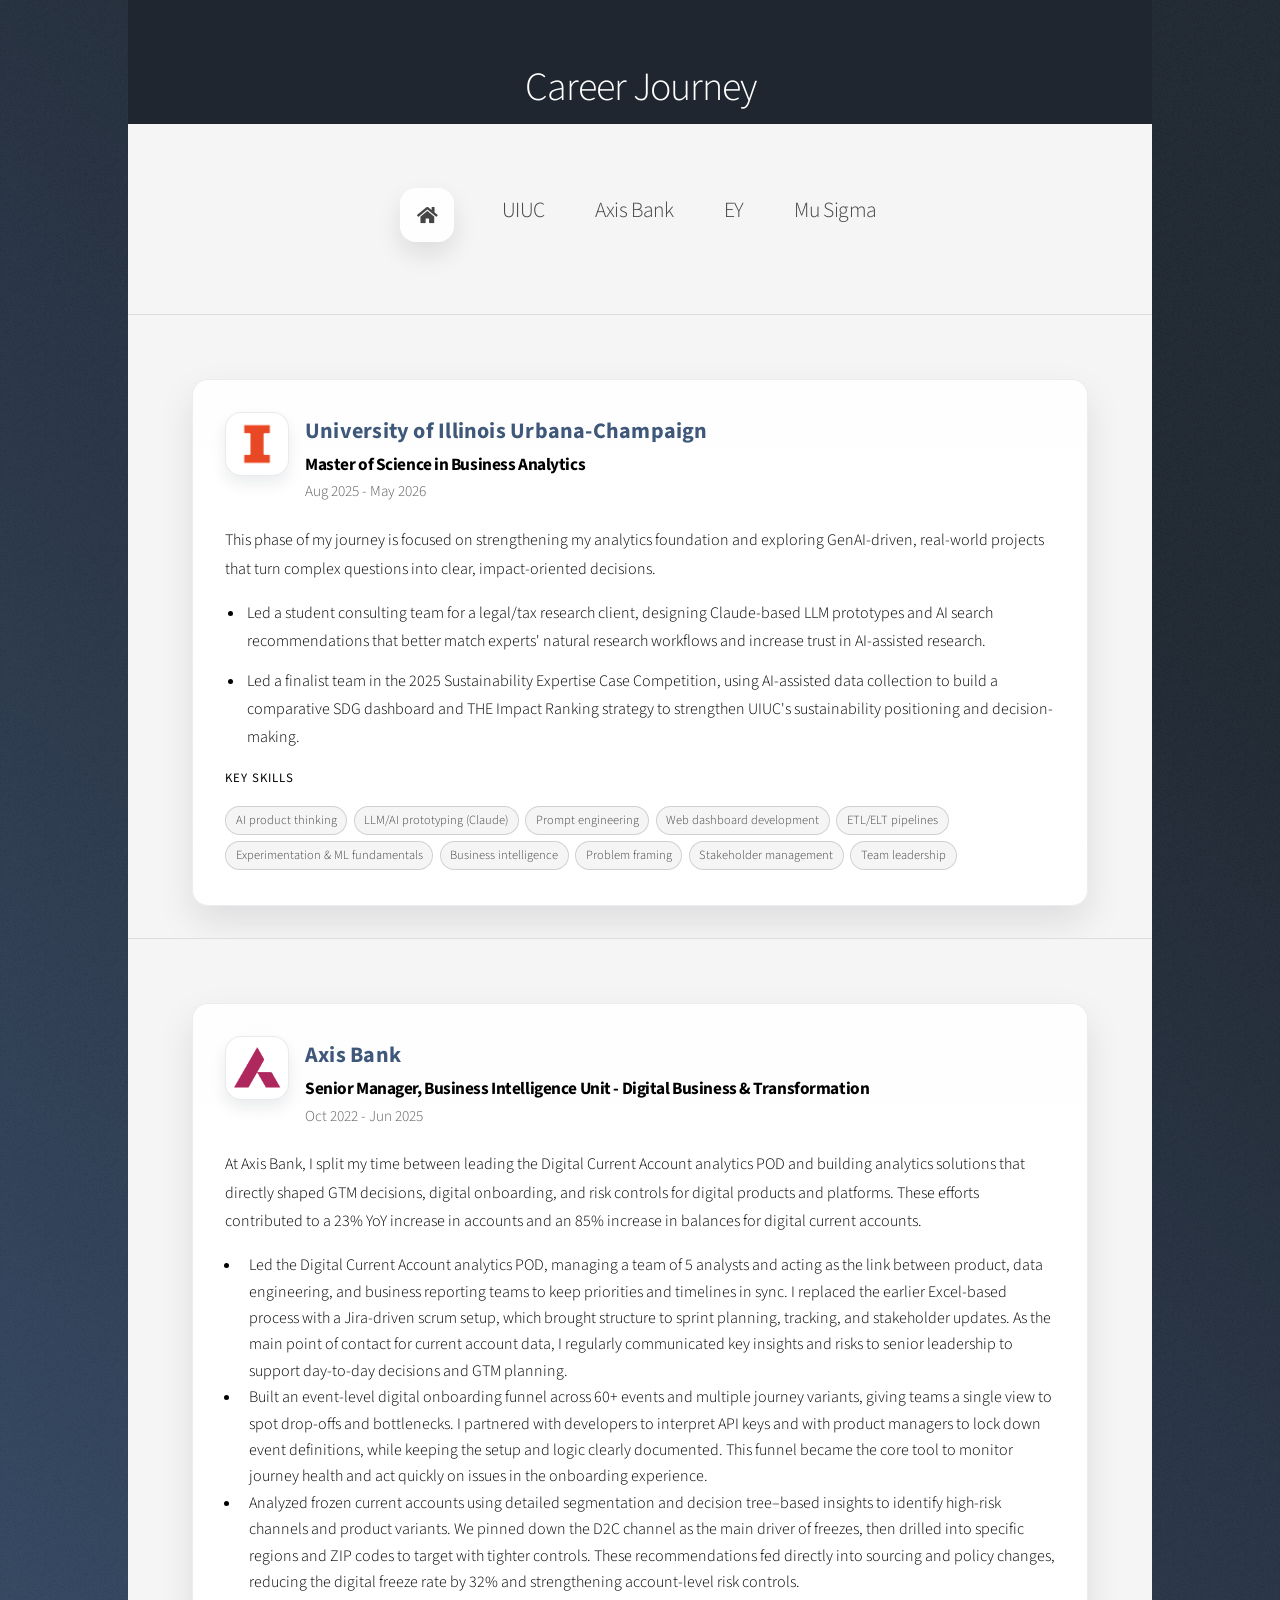
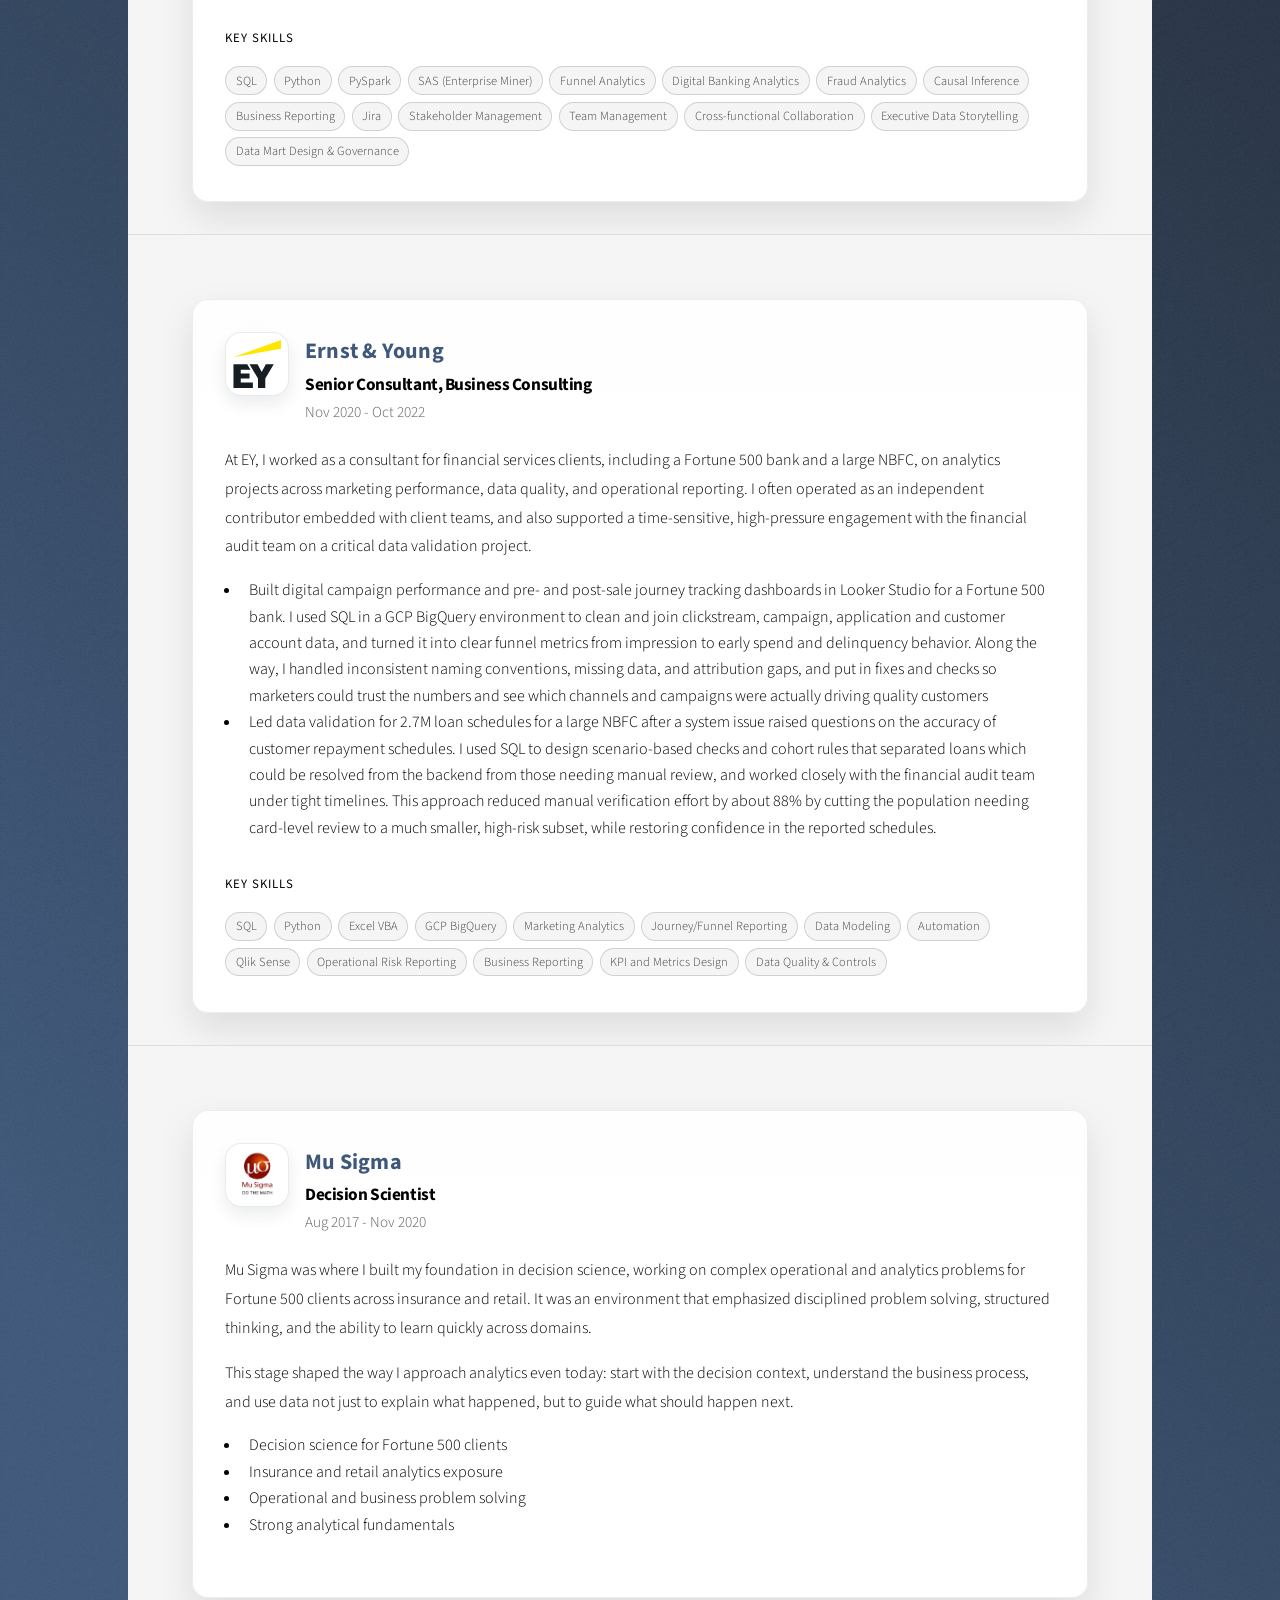
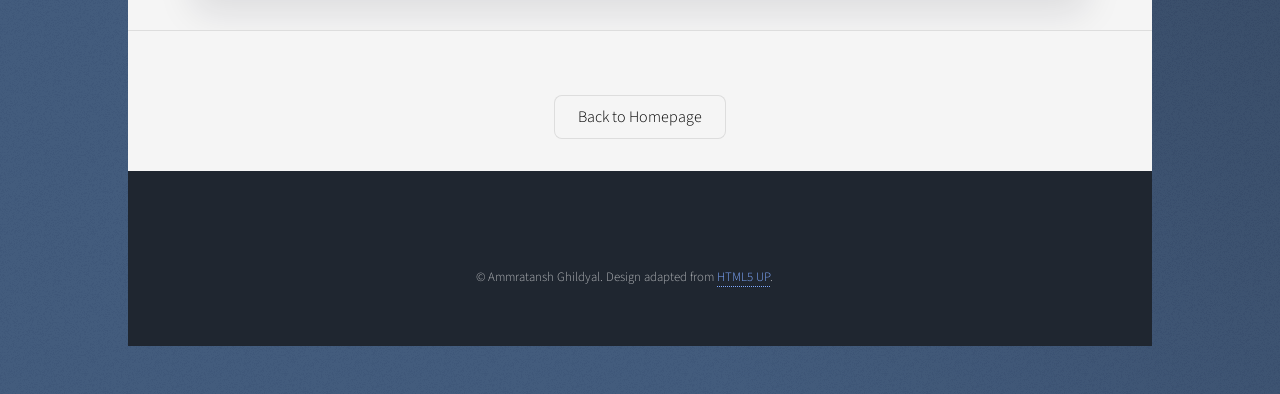
==== career-details.html @ f943766b "Remove extra EY paragraph" ====
<!DOCTYPE HTML>
<!--
	Stellar by HTML5 UP
	html5up.net | @ajlkn
	Free for personal and commercial use under the CCA 3.0 license (html5up.net/license)
-->
<html>
	<head>
		<!-- Google tag (gtag.js) -->
		<script async src="https://www.googletagmanager.com/gtag/js?id=G-5G189T6WT8"></script>
		<script>
		  window.dataLayer = window.dataLayer || [];
		  function gtag(){dataLayer.push(arguments);}
		  gtag('js', new Date());

		  gtag('config', 'G-5G189T6WT8');
		</script>
		<title>Career Journey Details - Ammratansh Ghildyal</title>
		<meta charset="utf-8" />
		<meta name="viewport" content="width=device-width, initial-scale=1, user-scalable=no" />
		<link rel="stylesheet" href="assets/css/main.css" />
		<noscript><link rel="stylesheet" href="assets/css/noscript.css" /></noscript>
		<style>
			.career-detail-nav {
				display: flex;
				justify-content: center;
				flex-wrap: wrap;
				gap: 2.75rem;
				margin: 0 auto 2.5rem auto;
				padding: 0;
				list-style: none;
			}
			.career-detail-nav li {
				padding-left: 0;
			}
			.career-detail-nav a {
				display: inline-flex;
				align-items: center;
				justify-content: center;
				padding: 0.35rem 0.2rem;
				color: rgba(17, 17, 17, 0.78);
				text-decoration: none;
				border: 0;
				font-size: 1.35rem;
				font-weight: 300;
				letter-spacing: -0.02em;
				transition: color 0.25s ease, transform 0.25s ease, background 0.25s ease, box-shadow 0.25s ease;
			}
			.career-detail-nav a:hover {
				color: #3f587a;
				transform: translateY(-0.1rem);
			}
			.career-detail-nav__home {
				width: 3.4rem;
				height: 3.4rem;
				padding: 0;
				border-radius: 1rem;
				background: rgba(255, 255, 255, 0.95);
				box-shadow: 0 0.75rem 1.5rem rgba(16, 24, 40, 0.10);
				color: #3f587a;
			}
			.career-detail-nav__home:hover {
				background: #ffffff;
				box-shadow: 0 1rem 1.9rem rgba(16, 24, 40, 0.14);
				color: #2f4460;
			}
			.career-detail-nav__home:before {
				font-size: 1.15rem;
				margin: 0;
			}
			.career-detail {
				scroll-margin-top: 2rem;
			}
			.career-detail-card {
				padding: 2rem 2rem 1.7rem 2rem;
				border-radius: 1rem;
				background: linear-gradient(180deg, rgba(255, 255, 255, 0.90), rgba(255, 255, 255, 0.98));
				border: 1px solid rgba(63, 88, 122, 0.10);
				box-shadow: 0 1rem 2.25rem rgba(16, 24, 40, 0.10);
				text-align: left;
			}
			.career-detail-header {
				display: flex;
				align-items: flex-start;
				gap: 1rem;
				margin-bottom: 1.25rem;
			}
					.career-detail-header > div {
									display: flex;
									flex-direction: column;
									gap: 0.18rem;
									justify-content: center;
								}
					.career-detail-org,
					.career-detail-role,
					.career-detail-meta {
									padding: 0 !important;
								}
			.career-detail-logo {
				width: 4rem;
				height: 4rem;
				border-radius: 1rem;
				background: #ffffff;
				border: 1px solid rgba(63, 88, 122, 0.12);
				box-shadow: 0 0.5rem 1rem rgba(16, 24, 40, 0.08);
				display: flex;
				align-items: center;
				justify-content: center;
				flex-shrink: 0;
				overflow: hidden;
			}
			.career-detail-logo img {
				max-width: 78%;
				max-height: 78%;
				width: auto;
				height: auto;
				object-fit: contain;
				display: block;
			}
			.career-detail-org {
				margin: 0 !important;
				font-size: 1.38rem;
				font-weight: 700;
				color: #3f587a;
				letter-spacing: 0.01em;
				line-height: 1.12;
			}
			.career-detail-role {
				margin: 0 0 0.1rem 0 !important;
				font-size: 1.08rem;
				font-weight: 700;
				line-height: 1.12;
			}
			.career-detail-meta {
				margin: 0 !important;
				font-size: 0.95rem;
				color: rgba(34, 34, 34, 0.72);
			}
			.career-detail-card p {
				margin: 0 0 1rem 0;
				line-height: 1.8;
			}
			.career-detail-list {
				margin: 0.2rem 0 1rem 0;
				padding-left: 1.25rem;
			}
			.career-detail-list li {
				padding-left: 0.15rem;
				margin-bottom: 0.7rem;
				line-height: 1.75;
			}
			        .key-skills-label {
            margin: 1.1rem 0 0.3rem 0;
            font-size: 0.8rem;
            text-transform: uppercase;
            letter-spacing: 0.08em;
            color: #888;
        }
        .key-skills-list {
            list-style: none;
            padding: 0;
            margin: 0 0 0.5rem 0;
            display: flex;
            flex-wrap: wrap;
            gap: 0.4rem;
        }
        .key-skills-list li {
            font-size: 0.78rem;
            padding: 0.2rem 0.6rem;
            border-radius: 999px;
            border: 1px solid rgba(0,0,0,0.15);
            background: rgba(0,0,0,0.04);
            color: #444;
        }
			@media screen and (max-width: 736px) {
				.career-detail-nav {
					gap: 1.25rem;
					margin-bottom: 2rem;
				}
				.career-detail-nav a {
					font-size: 1rem;
				}
				.career-detail-nav__home {
					width: 3rem;
					height: 3rem;
				}
				.career-detail-card {
					padding: 1.4rem 1.2rem 1.15rem 1.2rem;
				}
				.career-detail-header {
					gap: 0.85rem;
				}
				.career-detail-logo {
					width: 3.3rem;
					height: 3.3rem;
				}
				.career-detail-org {
					font-size: 1.18rem;
				}
				.career-detail-role {
					font-size: 1rem;
				}
			}
		</style>
	</head>
	<body class="is-preload">

		<!-- Wrapper -->
			<div id="wrapper">

				<!-- Header -->
					<header id="header">
						<h1>Career Journey</h1>
					</header>

				<!-- Main -->
					<div id="main">

						<section class="main special">
							<ul class="career-detail-nav">
								<li><a href="index.html" class="career-detail-nav__home icon solid fa-home"><span class="label">Home</span></a></li>
								<li><a href="#uiuc">UIUC</a></li>
								<li><a href="#axis-bank">Axis Bank</a></li>
								<li><a href="#ey">EY</a></li>
								<li><a href="#mu-sigma">Mu Sigma</a></li>
							</ul>
						</section>

						<section id="uiuc" class="main career-detail">
							<div class="career-detail-card">
								<div class="career-detail-header">
									<div class="career-detail-logo">
										<img src="images/logos/Illinois_UIUC.png" alt="University of Illinois Urbana-Champaign logo" />
									</div>
									<div>
										<p class="career-detail-org">University of Illinois Urbana-Champaign</p>
										<h2 class="career-detail-role">Master of Science in Business Analytics</h2>
										<p class="career-detail-meta">Aug 2025 - May 2026</p>
									</div>
								</div>
								<p>This phase of my journey is focused on strengthening my analytics foundation and exploring GenAI-driven, real-world projects that turn complex questions into clear, impact-oriented decisions.</p>
								<ul class="career-detail-list">
									<li>Led a student consulting team for a legal/tax research client, designing Claude-based LLM prototypes and AI search recommendations that better match experts' natural research workflows and increase trust in AI-assisted research.</li>
									<li>Led a finalist team in the 2025 Sustainability Expertise Case Competition, using AI-assisted data collection to build a comparative SDG dashboard and THE Impact Ranking strategy to strengthen UIUC's sustainability positioning and decision-making.</li>
								</ul>
								                                <p class="key-skills-label"><strong>Key skills</strong></p>
                                <ul class="key-skills-list">
                                    <li>AI product thinking</li>
                                    <li>LLM/AI prototyping (Claude)</li>
                                    <li>Prompt engineering</li>
                                    <li>Web dashboard development</li>
                                    <li>ETL/ELT pipelines</li>
                                    <li>Experimentation &amp; ML fundamentals</li>
                                    <li>Business intelligence</li>
                                    <li>Problem framing</li>
                                    <li>Stakeholder management</li>
                                    <li>Team leadership</li>
                                </ul>
							</div>
						</section>

						<section id="axis-bank" class="main career-detail">
							<div class="career-detail-card">
								<div class="career-detail-header">
									<div class="career-detail-logo">
										<img src="images/logos/axis_bank.png" alt="Axis Bank logo" />
									</div>
									<div>
										<p class="career-detail-org">Axis Bank</p>
										<h2 class="career-detail-role">Senior Manager, Business Intelligence Unit - Digital Business &amp; Transformation</h2>
										<p class="career-detail-meta">Oct 2022 - Jun 2025</p>
									</div>
								</div>
								<p>At Axis Bank, I split my time between leading the Digital Current Account analytics POD and building analytics solutions that directly shaped GTM decisions, digital onboarding, and risk controls for digital products and platforms. These efforts contributed to a 23% YoY increase in accounts and an 85% increase in balances for digital current accounts.</p>
								<ul class="career-detail-points">
									<li>Led the Digital Current Account analytics POD, managing a team of 5 analysts and acting as the link between product, data engineering, and business reporting teams to keep priorities and timelines in sync. I replaced the earlier Excel-based process with a Jira-driven scrum setup, which brought structure to sprint planning, tracking, and stakeholder updates. As the main point of contact for current account data, I regularly communicated key insights and risks to senior leadership to support day-to-day decisions and GTM planning. </li>
									<li>Built an event-level digital onboarding funnel across 60+ events and multiple journey variants, giving teams a single view to spot drop-offs and bottlenecks. I partnered with developers to interpret API keys and with product managers to lock down event definitions, while keeping the setup and logic clearly documented. This funnel became the core tool to monitor journey health and act quickly on issues in the onboarding experience.</li>
									<li>Analyzed frozen current accounts using detailed segmentation and decision tree–based insights to identify high-risk channels and product variants. We pinned down the D2C channel as the main driver of freezes, then drilled into specific regions and ZIP codes to target with tighter controls. These recommendations fed directly into sourcing and policy changes, reducing the digital freeze rate by 32% and strengthening account-level risk controls.</li>
								</ul>
								<p class="key-skills-label"><strong>Key Skills</strong></p>
								<ul class="key-skills-list">
									<li>SQL</li>
									<li>Python</li>
									<li>PySpark</li>
									<li>SAS (Enterprise Miner)</li>
									<li>Funnel Analytics</li>
									<li>Digital Banking Analytics</li>
									<li>Fraud Analytics</li>
									<li>Causal Inference</li>
									<li>Business Reporting</li>
									<li>Jira</li>
									<li>Stakeholder Management</li>
									<li>Team Management</li>
									<li>Cross-functional Collaboration</li>
									<li>Executive Data Storytelling</li>
									<li>Data Mart Design &amp; Governance</li>
								</ul>
							</div>
						</section>

						<section id="ey" class="main career-detail">
							<div class="career-detail-card">
								<div class="career-detail-header">
									<div class="career-detail-logo">
										<img src="images/logos/ey.svg" alt="Ernst and Young logo" />
									</div>
									<div>
										<p class="career-detail-org">Ernst &amp; Young</p>
										<h2 class="career-detail-role">Senior Consultant, Business Consulting</h2>
										<p class="career-detail-meta">Nov 2020 - Oct 2022</p>
									</div>
									                        </div>
									<p>At EY, I worked as a consultant for financial services clients, including a Fortune 500 bank and a large NBFC, on analytics projects across marketing performance, data quality, and operational reporting. I often operated as an independent contributor embedded with client teams, and also supported a time-sensitive, high-pressure engagement with the financial audit team on a critical data validation project.</p>
								<ul class="career-detail-points">
									<li>Built digital campaign performance and pre- and post-sale journey tracking dashboards in Looker Studio for a Fortune 500 bank. I used SQL in a GCP BigQuery environment to clean and join clickstream, campaign, application and customer account data, and turned it into clear funnel metrics from impression to early spend and delinquency behavior. Along the way, I handled inconsistent naming conventions, missing data, and attribution gaps, and put in fixes and checks so marketers could trust the numbers and see which channels and campaigns were actually driving quality customers</li>
									<li>Led data validation for 2.7M loan schedules for a large NBFC after a system issue raised questions on the accuracy of customer repayment schedules. I used SQL to design scenario-based checks and cohort rules that separated loans which could be resolved from the backend from those needing manual review, and worked closely with the financial audit team under tight timelines. This approach reduced manual verification effort by about 88% by cutting the population needing card-level review to a much smaller, high-risk subset, while restoring confidence in the reported schedules.</li>
								</ul>
								<p class="key-skills-label"><strong>Key Skills</strong></p>
								<ul class="key-skills-list">
									<li>SQL</li>
									<li>Python</li>
									<li>Excel VBA</li>
									<li>GCP BigQuery</li>
									<li>Marketing Analytics</li>
									<li>Journey/Funnel Reporting</li>
									<li>Data Modeling</li>
									<li>Automation</li>
									<li>Qlik Sense</li>
									<li>Operational Risk Reporting</li>
									<li>Business Reporting</li>
									<li>KPI and Metrics Design</li>
									<li>Data Quality &amp; Controls</li>
								</ul>
							</div>
						</section>

						<section id="mu-sigma" class="main career-detail">
							<div class="career-detail-card">
								<div class="career-detail-header">
									<div class="career-detail-logo">
										<img src="images/logos/mu-sigma.jpg" alt="Mu Sigma logo" />
									</div>
									<div>
										<p class="career-detail-org">Mu Sigma</p>
										<h2 class="career-detail-role">Decision Scientist</h2>
										<p class="career-detail-meta">Aug 2017 - Nov 2020</p>
									</div>
								</div>
								<p>Mu Sigma was where I built my foundation in decision science, working on complex operational and analytics problems for Fortune 500 clients across insurance and retail. It was an environment that emphasized disciplined problem solving, structured thinking, and the ability to learn quickly across domains.</p>
								<p>This stage shaped the way I approach analytics even today: start with the decision context, understand the business process, and use data not just to explain what happened, but to guide what should happen next.</p>
								<ul class="career-detail-points">
									<li>Decision science for Fortune 500 clients</li>
									<li>Insurance and retail analytics exposure</li>
									<li>Operational and business problem solving</li>
									<li>Strong analytical fundamentals</li>
								</ul>
							</div>
						</section>

						<section class="main special">
							<footer class="career-detail-actions">
								<a href="index.html#career" class="button">Back to Homepage</a>
							</footer>
						</section>

					</div>

				<!-- Footer -->
					<footer id="footer">
						<p class="copyright">&copy; Ammratansh Ghildyal. Design adapted from <a href="https://html5up.net">HTML5 UP</a>.</p>
					</footer>

			</div>

		<!-- Scripts -->
			<script src="assets/js/jquery.min.js"></script>
			<script src="assets/js/jquery.scrollex.min.js"></script>
			<script src="assets/js/jquery.scrolly.min.js"></script>
			<script src="assets/js/browser.min.js"></script>
			<script src="assets/js/breakpoints.min.js"></script>
			<script src="assets/js/util.js"></script>
			<script src="assets/js/main.js"></script>

	</body>
</html>
---- assets/css/main.css ----
@import url(fontawesome-all.min.css);
@import 'https://fonts.googleapis.com/css?family=Source+Sans+Pro:300,400';

/*
	Stellar by HTML5 UP
	html5up.net | @ajlkn
	Free for personal and commercial use under the CCA 3.0 license (html5up.net/license)
*/

html, body, div, span, applet, object,
iframe, h1, h2, h3, h4, h5, h6, p, blockquote,
pre, a, abbr, acronym, address, big, cite,
code, del, dfn, em, img, ins, kbd, q, s, samp,
small, strike, strong, sub, sup, tt, var, b,
u, i, center, dl, dt, dd, ol, ul, li, fieldset,
form, label, legend, table, caption, tbody,
tfoot, thead, tr, th, td, article, aside,
canvas, details, embed, figure, figcaption,
footer, header, hgroup, menu, nav, output, ruby,
section, summary, time, mark, audio, video {
	margin: 0;
	padding: 0;
	border: 0;
	font-size: 100%;
	font: inherit;
	vertical-align: baseline;}

article, aside, details, figcaption, figure,
footer, header, hgroup, menu, nav, section {
	display: block;}

body {
	line-height: 1;
}

ol, ul {
	list-style: none;
}

blockquote, q {
	quotes: none;
}

	blockquote:before, blockquote:after, q:before, q:after {
		content: '';
		content: none;
	}

table {
	border-collapse: collapse;
	border-spacing: 0;
}

body {
	-webkit-text-size-adjust: none;
}

mark {
	background-color: transparent;
	color: inherit;
}

input::-moz-focus-inner {
	border: 0;
	padding: 0;
}

input, select, textarea {
	-moz-appearance: none;
	-webkit-appearance: none;
	-ms-appearance: none;
	appearance: none;
}

:root {
	--bg: #1f2630;
	--bg-alt: #252d38;
}

/* Basic */

	@-ms-viewport {
		width: device-width;
	}

	body {
		-ms-overflow-style: scrollbar;
	}

	@media screen and (max-width: 480px) {

		html, body {
			min-width: 320px;
		}

	}

	html {
		box-sizing: border-box;
	}

	*, *:before, *:after {
		box-sizing: inherit;
	}

	body {
		background-color: #1f2630;
		background-image: url("images/overlay.png"), -moz-linear-gradient(45deg, #3f587a 15%, #1f2630 85%);
		background-image: url("images/overlay.png"), -webkit-linear-gradient(45deg, #3f587a 15%, #1f2630 85%);
		background-image: url("images/overlay.png"), -ms-linear-gradient(45deg, #3f587a 15%, #1f2630 85%);
		background-image: url("images/overlay.png"), linear-gradient(45deg, #3f587a 15%, #1f2630 85%);
	}

		body.is-preload *, body.is-preload *:before, body.is-preload *:after {
			-moz-animation: none !important;
			-webkit-animation: none !important;
			-ms-animation: none !important;
			animation: none !important;
			-moz-transition: none !important;
			-webkit-transition: none !important;
			-ms-transition: none !important;
			transition: none !important;
		}

/* Type */

	body {
		background-color: #1f2630;
		color: rgba(255, 255, 255, 0.65);
	}

	body, input, select, textarea {
		font-family: "Source Sans Pro", Helvetica, sans-serif;
		font-size: 17pt;
		font-weight: 300;
		line-height: 1.65;
	}

		@media screen and (max-width: 1680px) {

			body, input, select, textarea {
				font-size: 14pt;
			}

		}

		@media screen and (max-width: 1280px) {

			body, input, select, textarea {
				font-size: 12pt;
			}

		}

		@media screen and (max-width: 360px) {

			body, input, select, textarea {
				font-size: 11pt;
			}

		}

	a {
		-moz-transition: color 0.2s ease, border-bottom 0.2s ease;
		-webkit-transition: color 0.2s ease, border-bottom 0.2s ease;
		-ms-transition: color 0.2s ease, border-bottom 0.2s ease;
		transition: color 0.2s ease, border-bottom 0.2s ease;
		text-decoration: none;
		border-bottom: dotted 1px;
		color: #7fa9ff;
	}

		a:hover {
			color: #a9c1ff;
			border-bottom-color: transparent;
		}

	strong, b {
		font-weight: 400;
	}

	em, i {
		font-style: italic;
	}

	p {
		margin: 0 0 2em 0;
	}

		p.content {
			-moz-columns: 20em 2;
			-webkit-columns: 20em 2;
			-ms-columns: 20em 2;
			columns: 20em 2;
			-moz-column-gap: 2em;
			-webkit-column-gap: 2em;
			-ms-column-gap: 2em;
			column-gap: 2em;
			text-align: justify;
		}

	h1, h2, h3, h4, h5, h6 {
		font-weight: 300;
		line-height: 1.5;
		margin: 0 0 0.1em 0;
		letter-spacing: -0.025em;
	}

		h1 a, h2 a, h3 a, h4 a, h5 a, h6 a {
			color: inherit;
			text-decoration: none;
		}

	h1 {
		font-size: 2.5em;
		line-height: 1.2;
	}

	h2 {
		font-size: 1.5em;
	}

	h3 {
		font-size: 1.25em;
	}

	h4 {
		font-size: 1.1em;
	}

	h5 {
		font-size: 0.9em;
	}

	h6 {
		font-size: 0.7em;
	}

	@media screen and (max-width: 736px) {

		h1 {
			font-size: 2em;
		}

	}

	sub {
		font-size: 0.8em;
		position: relative;
		top: 0.5em;
	}

	sup {
		font-size: 0.8em;
		position: relative;
		top: -0.5em;
	}

	blockquote {
		border-left: solid 4px;
		font-style: italic;
		margin: 0 0 2em 0;
		padding: 0.5em 0 0.5em 2em;
	}

	code {
		border-radius: 8px;
		border: solid 1px;
		font-family: "Courier New", monospace;
		font-size: 0.9em;
		margin: 0 0.25em;
		padding: 0.25em 0.65em;
	}

	pre {
		-webkit-overflow-scrolling: touch;
		font-family: "Courier New", monospace;
		font-size: 0.9em;
		margin: 0 0 2em 0;
	}

		pre code {
			display: block;
			line-height: 1.75;
			padding: 1em 1.5em;
			overflow-x: auto;
		}

	hr {
		border: 0;
		border-bottom: solid 1px;
		margin: 2em 0;
	}

		hr.major {
			margin: 3em 0;
		}

	.align-left {
		text-align: left;
	}

	.align-center {
		text-align: center;
	}

	.align-right {
		text-align: right;
	}

	input, select, textarea {
		color: #ffffff;
	}

	a:hover {
		color: #a9c1ff;
	}

	strong, b {
		color: #ffffff;
	}

	h1, h2, h3, h4, h5, h6 {
		color: #ffffff;
	}

	blockquote {
		border-left-color: rgba(255, 255, 255, 0.35);
	}

	code {
		background: rgba(255, 255, 255, 0.075);
		border-color: rgba(255, 255, 255, 0.35);
	}

	hr {
		border-bottom-color: rgba(255, 255, 255, 0.35);
	}

/* Row */

	.row {
		display: flex;
		flex-wrap: wrap;
		box-sizing: border-box;
		align-items: stretch;
	}

		.row > * {
			box-sizing: border-box;
		}

		.row.gtr-uniform > * > :last-child {
			margin-bottom: 0;
		}

		.row.aln-left {
			justify-content: flex-start;
		}

		.row.aln-center {
			justify-content: center;
		}

		.row.aln-right {
			justify-content: flex-end;
		}

		.row.aln-top {
			align-items: flex-start;
		}

		.row.aln-middle {
			align-items: center;
		}

		.row.aln-bottom {
			align-items: flex-end;
		}

		.row > .imp {
			order: -1;
		}

		.row > .col-1 {
			width: 8.33333%;
		}

		.row > .off-1 {
			margin-left: 8.33333%;
		}

		.row > .col-2 {
			width: 16.66667%;
		}

		.row > .off-2 {
			margin-left: 16.66667%;
		}

		.row > .col-3 {
			width: 25%;
		}

		.row > .off-3 {
			margin-left: 25%;
		}

		.row > .col-4 {
			width: 33.33333%;
		}

		.row > .off-4 {
			margin-left: 33.33333%;
		}

		.row > .col-5 {
			width: 41.66667%;
		}

		.row > .off-5 {
			margin-left: 41.66667%;
		}

		.row > .col-6 {
			width: 50%;
		}

		.row > .off-6 {
			margin-left: 50%;
		}

		.row > .col-7 {
			width: 58.33333%;
		}

		.row > .off-7 {
			margin-left: 58.33333%;
		}

		.row > .col-8 {
			width: 66.66667%;
		}

		.row > .off-8 {
			margin-left: 66.66667%;
		}

		.row > .col-9 {
			width: 75%;
		}

		.row > .off-9 {
			margin-left: 75%;
		}

		.row > .col-10 {
			width: 83.33333%;
		}

		.row > .off-10 {
			margin-left: 83.33333%;
		}

		.row > .col-11 {
			width: 91.66667%;
		}

		.row > .off-11 {
			margin-left: 91.66667%;
		}

		.row > .col-12 {
			width: 100%;
		}

		.row > .off-12 {
			margin-left: 100%;
		}

		.row.gtr-0 {
			margin-top: 0;
			margin-left: 0em;
		}

			.row.gtr-0 > * {
				padding: 0 0 0 0em;
			}

			.row.gtr-0.gtr-uniform {
				margin-top: 0em;
			}

				.row.gtr-0.gtr-uniform > * {
					padding-top: 0em;
				}

		.row.gtr-25 {
			margin-top: 0;
			margin-left: -0.375em;
		}

			.row.gtr-25 > * {
				padding: 0 0 0 0.375em;
			}

			.row.gtr-25.gtr-uniform {
				margin-top: -0.375em;
			}

				.row.gtr-25.gtr-uniform > * {
					padding-top: 0.375em;
				}

		.row.gtr-50 {
			margin-top: 0;
			margin-left: -0.75em;
		}

			.row.gtr-50 > * {
				padding: 0 0 0 0.75em;
			}

			.row.gtr-50.gtr-uniform {
				margin-top: -0.75em;
			}

				.row.gtr-50.gtr-uniform > * {
					padding-top: 0.75em;
				}

		.row {
			margin-top: 0;
			margin-left: -1.5em;
		}

			.row > * {
				padding: 0 0 0 1.5em;
			}

			.row.gtr-uniform {
				margin-top: -1.5em;
			}

				.row.gtr-uniform > * {
					padding-top: 1.5em;
				}

		.row.gtr-150 {
			margin-top: 0;
			margin-left: -2.25em;
		}

			.row.gtr-150 > * {
				padding: 0 0 0 2.25em;
			}

			.row.gtr-150.gtr-uniform {
				margin-top: -2.25em;
			}

				.row.gtr-150.gtr-uniform > * {
					padding-top: 2.25em;
				}

		.row.gtr-200 {
			margin-top: 0;
			margin-left: -3em;
		}

			.row.gtr-200 > * {
				padding: 0 0 0 3em;
			}

			.row.gtr-200.gtr-uniform {
				margin-top: -3em;
			}

				.row.gtr-200.gtr-uniform > * {
					padding-top: 3em;
				}

		@media screen and (max-width: 1680px) {

			.row {
				display: flex;
				flex-wrap: wrap;
				box-sizing: border-box;
				align-items: stretch;
			}

				.row > * {
					box-sizing: border-box;
				}

				.row.gtr-uniform > * > :last-child {
					margin-bottom: 0;
				}

				.row.aln-left {
					justify-content: flex-start;
				}

				.row.aln-center {
					justify-content: center;
				}

				.row.aln-right {
					justify-content: flex-end;
				}

				.row.aln-top {
					align-items: flex-start;
				}

				.row.aln-middle {
					align-items: center;
				}

				.row.aln-bottom {
					align-items: flex-end;
				}

				.row > .imp-xlarge {
					order: -1;
				}

				.row > .col-1-xlarge {
					width: 8.33333%;
				}

				.row > .off-1-xlarge {
					margin-left: 8.33333%;
				}

				.row > .col-2-xlarge {
					width: 16.66667%;
				}

				.row > .off-2-xlarge {
					margin-left: 16.66667%;
				}

				.row > .col-3-xlarge {
					width: 25%;
				}

				.row > .off-3-xlarge {
					margin-left: 25%;
				}

				.row > .col-4-xlarge {
					width: 33.33333%;
				}

				.row > .off-4-xlarge {
					margin-left: 33.33333%;
				}

				.row > .col-5-xlarge {
					width: 41.66667%;
				}

				.row > .off-5-xlarge {
					margin-left: 41.66667%;
				}

				.row > .col-6-xlarge {
					width: 50%;
				}

				.row > .off-6-xlarge {
					margin-left: 50%;
				}

				.row > .col-7-xlarge {
					width: 58.33333%;
				}

				.row > .off-7-xlarge {
					margin-left: 58.33333%;
				}

				.row > .col-8-xlarge {
					width: 66.66667%;
				}

				.row > .off-8-xlarge {
					margin-left: 66.66667%;
				}

				.row > .col-9-xlarge {
					width: 75%;
				}

				.row > .off-9-xlarge {
					margin-left: 75%;
				}

				.row > .col-10-xlarge {
					width: 83.33333%;
				}

				.row > .off-10-xlarge {
					margin-left: 83.33333%;
				}

				.row > .col-11-xlarge {
					width: 91.66667%;
				}

				.row > .off-11-xlarge {
					margin-left: 91.66667%;
				}

				.row > .col-12-xlarge {
					width: 100%;
				}

				.row > .off-12-xlarge {
					margin-left: 100%;
				}

				.row.gtr-0 {
					margin-top: 0;
					margin-left: 0em;
				}

					.row.gtr-0 > * {
						padding: 0 0 0 0em;
					}

					.row.gtr-0.gtr-uniform {
						margin-top: 0em;
					}

						.row.gtr-0.gtr-uniform > * {
							padding-top: 0em;
						}

				.row.gtr-25 {
					margin-top: 0;
					margin-left: -0.375em;
				}

					.row.gtr-25 > * {
						padding: 0 0 0 0.375em;
					}

					.row.gtr-25.gtr-uniform {
						margin-top: -0.375em;
					}

						.row.gtr-25.gtr-uniform > * {
							padding-top: 0.375em;
						}

				.row.gtr-50 {
					margin-top: 0;
					margin-left: -0.75em;
				}

					.row.gtr-50 > * {
						padding: 0 0 0 0.75em;
					}

					.row.gtr-50.gtr-uniform {
						margin-top: -0.75em;
					}

						.row.gtr-50.gtr-uniform > * {
							padding-top: 0.75em;
						}

				.row {
					margin-top: 0;
					margin-left: -1.5em;
				}

					.row > * {
						padding: 0 0 0 1.5em;
					}

					.row.gtr-uniform {
						margin-top: -1.5em;
					}

						.row.gtr-uniform > * {
							padding-top: 1.5em;
						}

				.row.gtr-150 {
					margin-top: 0;
					margin-left: -2.25em;
				}

					.row.gtr-150 > * {
						padding: 0 0 0 2.25em;
					}

					.row.gtr-150.gtr-uniform {
						margin-top: -2.25em;
					}

						.row.gtr-150.gtr-uniform > * {
							padding-top: 2.25em;
						}

				.row.gtr-200 {
					margin-top: 0;
					margin-left: -3em;
				}

					.row.gtr-200 > * {
						padding: 0 0 0 3em;
					}

					.row.gtr-200.gtr-uniform {
						margin-top: -3em;
					}

						.row.gtr-200.gtr-uniform > * {
							padding-top: 3em;
						}

		}

		@media screen and (max-width: 1280px) {

			.row {
				display: flex;
				flex-wrap: wrap;
				box-sizing: border-box;
				align-items: stretch;
			}

				.row > * {
					box-sizing: border-box;
				}

				.row.gtr-uniform > * > :last-child {
					margin-bottom: 0;
				}

				.row.aln-left {
					justify-content: flex-start;
				}

				.row.aln-center {
					justify-content: center;
				}

				.row.aln-right {
					justify-content: flex-end;
				}

				.row.aln-top {
					align-items: flex-start;
				}

				.row.aln-middle {
					align-items: center;
				}

				.row.aln-bottom {
					align-items: flex-end;
				}

				.row > .imp-large {
					order: -1;
				}

				.row > .col-1-large {
					width: 8.33333%;
				}

				.row > .off-1-large {
					margin-left: 8.33333%;
				}

				.row > .col-2-large {
					width: 16.66667%;
				}

				.row > .off-2-large {
					margin-left: 16.66667%;
				}

				.row > .col-3-large {
					width: 25%;
				}

				.row > .off-3-large {
					margin-left: 25%;
				}

				.row > .col-4-large {
					width: 33.33333%;
				}

				.row > .off-4-large {
					margin-left: 33.33333%;
				}

				.row > .col-5-large {
					width: 41.66667%;
				}

				.row > .off-5-large {
					margin-left: 41.66667%;
				}

				.row > .col-6-large {
					width: 50%;
				}

				.row > .off-6-large {
					margin-left: 50%;
				}

				.row > .col-7-large {
					width: 58.33333%;
				}

				.row > .off-7-large {
					margin-left: 58.33333%;
				}

				.row > .col-8-large {
					width: 66.66667%;
				}

				.row > .off-8-large {
					margin-left: 66.66667%;
				}

				.row > .col-9-large {
					width: 75%;
				}

				.row > .off-9-large {
					margin-left: 75%;
				}

				.row > .col-10-large {
					width: 83.33333%;
				}

				.row > .off-10-large {
					margin-left: 83.33333%;
				}

				.row > .col-11-large {
					width: 91.66667%;
				}

				.row > .off-11-large {
					margin-left: 91.66667%;
				}

				.row > .col-12-large {
					width: 100%;
				}

				.row > .off-12-large {
					margin-left: 100%;
				}

				.row.gtr-0 {
					margin-top: 0;
					margin-left: 0em;
				}

					.row.gtr-0 > * {
						padding: 0 0 0 0em;
					}

					.row.gtr-0.gtr-uniform {
						margin-top: 0em;
					}

						.row.gtr-0.gtr-uniform > * {
							padding-top: 0em;
						}

				.row.gtr-25 {
					margin-top: 0;
					margin-left: -0.375em;
				}

					.row.gtr-25 > * {
						padding: 0 0 0 0.375em;
					}

					.row.gtr-25.gtr-uniform {
						margin-top: -0.375em;
					}

						.row.gtr-25.gtr-uniform > * {
							padding-top: 0.375em;
						}

				.row.gtr-50 {
					margin-top: 0;
					margin-left: -0.75em;
				}

					.row.gtr-50 > * {
						padding: 0 0 0 0.75em;
					}

					.row.gtr-50.gtr-uniform {
						margin-top: -0.75em;
					}

						.row.gtr-50.gtr-uniform > * {
							padding-top: 0.75em;
						}

				.row {
					margin-top: 0;
					margin-left: -1.5em;
				}

					.row > * {
						padding: 0 0 0 1.5em;
					}

					.row.gtr-uniform {
						margin-top: -1.5em;
					}

						.row.gtr-uniform > * {
							padding-top: 1.5em;
						}

				.row.gtr-150 {
					margin-top: 0;
					margin-left: -2.25em;
				}

					.row.gtr-150 > * {
						padding: 0 0 0 2.25em;
					}

					.row.gtr-150.gtr-uniform {
						margin-top: -2.25em;
					}

						.row.gtr-150.gtr-uniform > * {
							padding-top: 2.25em;
						}

				.row.gtr-200 {
					margin-top: 0;
					margin-left: -3em;
				}

					.row.gtr-200 > * {
						padding: 0 0 0 3em;
					}

					.row.gtr-200.gtr-uniform {
						margin-top: -3em;
					}

						.row.gtr-200.gtr-uniform > * {
							padding-top: 3em;
						}

		}

		@media screen and (max-width: 980px) {

			.row {
				display: flex;
				flex-wrap: wrap;
				box-sizing: border-box;
				align-items: stretch;
			}

				.row > * {
					box-sizing: border-box;
				}

				.row.gtr-uniform > * > :last-child {
					margin-bottom: 0;
				}

				.row.aln-left {
					justify-content: flex-start;
				}

				.row.aln-center {
					justify-content: center;
				}

				.row.aln-right {
					justify-content: flex-end;
				}

				.row.aln-top {
					align-items: flex-start;
				}

				.row.aln-middle {
					align-items: center;
				}

				.row.aln-bottom {
					align-items: flex-end;
				}

				.row > .imp-medium {
					order: -1;
				}

				.row > .col-1-medium {
					width: 8.33333%;
				}

				.row > .off-1-medium {
					margin-left: 8.33333%;
				}

				.row > .col-2-medium {
					width: 16.66667%;
				}

				.row > .off-2-medium {
					margin-left: 16.66667%;
				}

				.row > .col-3-medium {
					width: 25%;
				}

				.row > .off-3-medium {
					margin-left: 25%;
				}

				.row > .col-4-medium {
					width: 33.33333%;
				}

				.row > .off-4-medium {
					margin-left: 33.33333%;
				}

				.row > .col-5-medium {
					width: 41.66667%;
				}

				.row > .off-5-medium {
					margin-left: 41.66667%;
				}

				.row > .col-6-medium {
					width: 50%;
				}

				.row > .off-6-medium {
					margin-left: 50%;
				}

				.row > .col-7-medium {
					width: 58.33333%;
				}

				.row > .off-7-medium {
					margin-left: 58.33333%;
				}

				.row > .col-8-medium {
					width: 66.66667%;
				}

				.row > .off-8-medium {
					margin-left: 66.66667%;
				}

				.row > .col-9-medium {
					width: 75%;
				}

				.row > .off-9-medium {
					margin-left: 75%;
				}

				.row > .col-10-medium {
					width: 83.33333%;
				}

				.row > .off-10-medium {
					margin-left: 83.33333%;
				}

				.row > .col-11-medium {
					width: 91.66667%;
				}

				.row > .off-11-medium {
					margin-left: 91.66667%;
				}

				.row > .col-12-medium {
					width: 100%;
				}

				.row > .off-12-medium {
					margin-left: 100%;
				}

				.row.gtr-0 {
					margin-top: 0;
					margin-left: 0em;
				}

					.row.gtr-0 > * {
						padding: 0 0 0 0em;
					}

					.row.gtr-0.gtr-uniform {
						margin-top: 0em;
					}

						.row.gtr-0.gtr-uniform > * {
							padding-top: 0em;
						}

				.row.gtr-25 {
					margin-top: 0;
					margin-left: -0.375em;
				}

					.row.gtr-25 > * {
						padding: 0 0 0 0.375em;
					}

					.row.gtr-25.gtr-uniform {
						margin-top: -0.375em;
					}

						.row.gtr-25.gtr-uniform > * {
							padding-top: 0.375em;
						}

				.row.gtr-50 {
					margin-top: 0;
					margin-left: -0.75em;
				}

					.row.gtr-50 > * {
						padding: 0 0 0 0.75em;
					}

					.row.gtr-50.gtr-uniform {
						margin-top: -0.75em;
					}

						.row.gtr-50.gtr-uniform > * {
							padding-top: 0.75em;
						}

				.row {
					margin-top: 0;
					margin-left: -1.5em;
				}

					.row > * {
						padding: 0 0 0 1.5em;
					}

					.row.gtr-uniform {
						margin-top: -1.5em;
					}

						.row.gtr-uniform > * {
							padding-top: 1.5em;
						}

				.row.gtr-150 {
					margin-top: 0;
					margin-left: -2.25em;
				}

					.row.gtr-150 > * {
						padding: 0 0 0 2.25em;
					}

					.row.gtr-150.gtr-uniform {
						margin-top: -2.25em;
					}

						.row.gtr-150.gtr-uniform > * {
							padding-top: 2.25em;
						}

				.row.gtr-200 {
					margin-top: 0;
					margin-left: -3em;
				}

					.row.gtr-200 > * {
						padding: 0 0 0 3em;
					}

					.row.gtr-200.gtr-uniform {
						margin-top: -3em;
					}

						.row.gtr-200.gtr-uniform > * {
							padding-top: 3em;
						}

		}

		@media screen and (max-width: 736px) {

			.row {
				display: flex;
				flex-wrap: wrap;
				box-sizing: border-box;
				align-items: stretch;
			}

				.row > * {
					box-sizing: border-box;
				}

				.row.gtr-uniform > * > :last-child {
					margin-bottom: 0;
				}

				.row.aln-left {
					justify-content: flex-start;
				}

				.row.aln-center {
					justify-content: center;
				}

				.row.aln-right {
					justify-content: flex-end;
				}

				.row.aln-top {
					align-items: flex-start;
				}

				.row.aln-middle {
					align-items: center;
				}

				.row.aln-bottom {
					align-items: flex-end;
				}

				.row > .imp-small {
					order: -1;
				}

				.row > .col-1-small {
					width: 8.33333%;
				}

				.row > .off-1-small {
					margin-left: 8.33333%;
				}

				.row > .col-2-small {
					width: 16.66667%;
				}

				.row > .off-2-small {
					margin-left: 16.66667%;
				}

				.row > .col-3-small {
					width: 25%;
				}

				.row > .off-3-small {
					margin-left: 25%;
				}

				.row > .col-4-small {
					width: 33.33333%;
				}

				.row > .off-4-small {
					margin-left: 33.33333%;
				}

				.row > .col-5-small {
					width: 41.66667%;
				}

				.row > .off-5-small {
					margin-left: 41.66667%;
				}

				.row > .col-6-small {
					width: 50%;
				}

				.row > .off-6-small {
					margin-left: 50%;
				}

				.row > .col-7-small {
					width: 58.33333%;
				}

				.row > .off-7-small {
					margin-left: 58.33333%;
				}

				.row > .col-8-small {
					width: 66.66667%;
				}

				.row > .off-8-small {
					margin-left: 66.66667%;
				}

				.row > .col-9-small {
					width: 75%;
				}

				.row > .off-9-small {
					margin-left: 75%;
				}

				.row > .col-10-small {
					width: 83.33333%;
				}

				.row > .off-10-small {
					margin-left: 83.33333%;
				}

				.row > .col-11-small {
					width: 91.66667%;
				}

				.row > .off-11-small {
					margin-left: 91.66667%;
				}

				.row > .col-12-small {
					width: 100%;
				}

				.row > .off-12-small {
					margin-left: 100%;
				}

				.row.gtr-0 {
					margin-top: 0;
					margin-left: 0em;
				}

					.row.gtr-0 > * {
						padding: 0 0 0 0em;
					}

					.row.gtr-0.gtr-uniform {
						margin-top: 0em;
					}

						.row.gtr-0.gtr-uniform > * {
							padding-top: 0em;
						}

				.row.gtr-25 {
					margin-top: 0;
					margin-left: -0.25em;
				}

					.row.gtr-25 > * {
						padding: 0 0 0 0.25em;
					}

					.row.gtr-25.gtr-uniform {
						margin-top: -0.25em;
					}

						.row.gtr-25.gtr-uniform > * {
							padding-top: 0.25em;
						}

				.row.gtr-50 {
					margin-top: 0;
					margin-left: -0.5em;
				}

					.row.gtr-50 > * {
						padding: 0 0 0 0.5em;
					}

					.row.gtr-50.gtr-uniform {
						margin-top: -0.5em;
					}

						.row.gtr-50.gtr-uniform > * {
							padding-top: 0.5em;
						}

				.row {
					margin-top: 0;
					margin-left: -1em;
				}

					.row > * {
						padding: 0 0 0 1em;
					}

					.row.gtr-uniform {
						margin-top: -1em;
					}

						.row.gtr-uniform > * {
							padding-top: 1em;
						}

				.row.gtr-150 {
					margin-top: 0;
					margin-left: -1.5em;
				}

					.row.gtr-150 > * {
						padding: 0 0 0 1.5em;
					}

					.row.gtr-150.gtr-uniform {
						margin-top: -1.5em;
					}

						.row.gtr-150.gtr-uniform > * {
							padding-top: 1.5em;
						}

				.row.gtr-200 {
					margin-top: 0;
					margin-left: -2em;
				}

					.row.gtr-200 > * {
						padding: 0 0 0 2em;
					}

					.row.gtr-200.gtr-uniform {
						margin-top: -2em;
					}

						.row.gtr-200.gtr-uniform > * {
							padding-top: 2em;
						}

		}

		@media screen and (max-width: 480px) {

			.row {
				display: flex;
				flex-wrap: wrap;
				box-sizing: border-box;
				align-items: stretch;
			}

				.row > * {
					box-sizing: border-box;
				}

				.row.gtr-uniform > * > :last-child {
					margin-bottom: 0;
				}

				.row.aln-left {
					justify-content: flex-start;
				}

				.row.aln-center {
					justify-content: center;
				}

				.row.aln-right {
					justify-content: flex-end;
				}

				.row.aln-top {
					align-items: flex-start;
				}

				.row.aln-middle {
					align-items: center;
				}

				.row.aln-bottom {
					align-items: flex-end;
				}

				.row > .imp-xsmall {
					order: -1;
				}

				.row > .col-1-xsmall {
					width: 8.33333%;
				}

				.row > .off-1-xsmall {
					margin-left: 8.33333%;
				}

				.row > .col-2-xsmall {
					width: 16.66667%;
				}

				.row > .off-2-xsmall {
					margin-left: 16.66667%;
				}

				.row > .col-3-xsmall {
					width: 25%;
				}

				.row > .off-3-xsmall {
					margin-left: 25%;
				}

				.row > .col-4-xsmall {
					width: 33.33333%;
				}

				.row > .off-4-xsmall {
					margin-left: 33.33333%;
				}

				.row > .col-5-xsmall {
					width: 41.66667%;
				}

				.row > .off-5-xsmall {
					margin-left: 41.66667%;
				}

				.row > .col-6-xsmall {
					width: 50%;
				}

				.row > .off-6-xsmall {
					margin-left: 50%;
				}

				.row > .col-7-xsmall {
					width: 58.33333%;
				}

				.row > .off-7-xsmall {
					margin-left: 58.33333%;
				}

				.row > .col-8-xsmall {
					width: 66.66667%;
				}

				.row > .off-8-xsmall {
					margin-left: 66.66667%;
				}

				.row > .col-9-xsmall {
					width: 75%;
				}

				.row > .off-9-xsmall {
					margin-left: 75%;
				}

				.row > .col-10-xsmall {
					width: 83.33333%;
				}

				.row > .off-10-xsmall {
					margin-left: 83.33333%;
				}

				.row > .col-11-xsmall {
					width: 91.66667%;
				}

				.row > .off-11-xsmall {
					margin-left: 91.66667%;
				}

				.row > .col-12-xsmall {
					width: 100%;
				}

				.row > .off-12-xsmall {
					margin-left: 100%;
				}

				.row.gtr-0 {
					margin-top: 0;
					margin-left: 0em;
				}

					.row.gtr-0 > * {
						padding: 0 0 0 0em;
					}

					.row.gtr-0.gtr-uniform {
						margin-top: 0em;
					}

						.row.gtr-0.gtr-uniform > * {
							padding-top: 0em;
						}

				.row.gtr-25 {
					margin-top: 0;
					margin-left: -0.3125em;
				}

					.row.gtr-25 > * {
						padding: 0 0 0 0.3125em;
					}

					.row.gtr-25.gtr-uniform {
						margin-top: -0.3125em;
					}

						.row.gtr-25.gtr-uniform > * {
							padding-top: 0.3125em;
						}

				.row.gtr-50 {
					margin-top: 0;
					margin-left: -0.625em;
				}

					.row.gtr-50 > * {
						padding: 0 0 0 0.625em;
					}

					.row.gtr-50.gtr-uniform {
						margin-top: -0.625em;
					}

						.row.gtr-50.gtr-uniform > * {
							padding-top: 0.625em;
						}

				.row {
					margin-top: 0;
					margin-left: -1.25em;
				}

					.row > * {
						padding: 0 0 0 1.25em;
					}

					.row.gtr-uniform {
						margin-top: -1.25em;
					}

						.row.gtr-uniform > * {
							padding-top: 1.25em;
						}

				.row.gtr-150 {
					margin-top: 0;
					margin-left: -1.875em;
				}

					.row.gtr-150 > * {
						padding: 0 0 0 1.875em;
					}

					.row.gtr-150.gtr-uniform {
						margin-top: -1.875em;
					}

						.row.gtr-150.gtr-uniform > * {
							padding-top: 1.875em;
						}

				.row.gtr-200 {
					margin-top: 0;
					margin-left: -2.5em;
				}

					.row.gtr-200 > * {
						padding: 0 0 0 2.5em;
					}

					.row.gtr-200.gtr-uniform {
						margin-top: -2.5em;
					}

						.row.gtr-200.gtr-uniform > * {
							padding-top: 2.5em;
						}

		}

/* Box */

	.box {
		border-radius: 8px;
		border: solid;
		margin-bottom: 2em;
		padding: 1.5em;
	}

		.box > :last-child,
		.box > :last-child > :last-child,
		.box > :last-child > :last-child > :last-child {
			margin-bottom: 0;
		}

		.box.alt {
			border: 0;
			border-radius: 0;
			padding: 0;
		}

	.box {
		border-color: rgba(255, 255, 255, 0.35);
	}

/* Button */

	input[type="submit"],
	input[type="reset"],
	input[type="button"],
	button,
	.button {
		-moz-appearance: none;
		-webkit-appearance: none;
		-ms-appearance: none;
		appearance: none;
		-moz-transition: background-color 0.2s ease-in-out, color 0.2s ease-in-out;
		-webkit-transition: background-color 0.2s ease-in-out, color 0.2s ease-in-out;
		-ms-transition: background-color 0.2s ease-in-out, color 0.2s ease-in-out;
		transition: background-color 0.2s ease-in-out, color 0.2s ease-in-out;
		border-radius: 8px;
		border: 0;
		cursor: pointer;
		display: inline-block;
		font-weight: 300;
		height: 2.75em;
		line-height: 2.75em;
		min-width: 9.25em;
		padding: 0 1.5em;
		text-align: center;
		text-decoration: none;
		white-space: nowrap;
	}

		input[type="submit"].icon,
		input[type="reset"].icon,
		input[type="button"].icon,
		button.icon,
		.button.icon {
			padding-left: 1.35em;
		}

			input[type="submit"].icon:before,
			input[type="reset"].icon:before,
			input[type="button"].icon:before,
			button.icon:before,
			.button.icon:before {
				margin-right: 0.5em;
			}

		input[type="submit"].fit,
		input[type="reset"].fit,
		input[type="button"].fit,
		button.fit,
		.button.fit {
			width: 100%;
		}

		input[type="submit"].small,
		input[type="reset"].small,
		input[type="button"].small,
		button.small,
		.button.small {
			font-size: 0.8em;
		}

		input[type="submit"].large,
		input[type="reset"].large,
		input[type="button"].large,
		button.large,
		.button.large {
			font-size: 1.35em;
		}

		input[type="submit"].disabled, input[type="submit"]:disabled,
		input[type="reset"].disabled,
		input[type="reset"]:disabled,
		input[type="button"].disabled,
		input[type="button"]:disabled,
		button.disabled,
		button:disabled,
		.button.disabled,
		.button:disabled {
			pointer-events: none;
			opacity: 0.25;
		}

		@media screen and (max-width: 736px) {

			input[type="submit"],
			input[type="reset"],
			input[type="button"],
			button,
			.button {
				min-width: 0;
			}

		}

	input[type="submit"],
	input[type="reset"],
	input[type="button"],
	button,
	.button {
		background-color: transparent;
		box-shadow: inset 0 0 0 1px rgba(255, 255, 255, 0.35);
		color: #ffffff !important;
	}

		input[type="submit"]:hover,
		input[type="reset"]:hover,
		input[type="button"]:hover,
		button:hover,
		.button:hover {
			background-color: rgba(255, 255, 255, 0.075);
		}

		input[type="submit"]:active,
		input[type="reset"]:active,
		input[type="button"]:active,
		button:active,
		.button:active {
			background-color: rgba(255, 255, 255, 0.2);
		}

		input[type="submit"].icon:before,
		input[type="reset"].icon:before,
		input[type="button"].icon:before,
		button.icon:before,
		.button.icon:before {
			color: rgba(255, 255, 255, 0.5);
		}

		input[type="submit"].primary,
		input[type="reset"].primary,
		input[type="button"].primary,
		button.primary,
		.button.primary {
			background-color: #3f587a;
			color: #ffffff !important;
			box-shadow: none;
		}

			input[type="submit"].primary:hover,
			input[type="reset"].primary:hover,
			input[type="button"].primary:hover,
			button.primary:hover,
			.button.primary:hover {
				background-color: #4c6a92;
			}

			input[type="submit"].primary:active,
			input[type="reset"].primary:active,
			input[type="button"].primary:active,
			button.primary:active,
			.button.primary:active {
				background-color: #374c69;
			}

			input[type="submit"].primary.icon:before,
			input[type="reset"].primary.icon:before,
			input[type="button"].primary.icon:before,
			button.primary.icon:before,
			.button.primary.icon:before {
				color: #ffffff !important;
			}

/* Form */

	form {
		margin: 0 0 2em 0;
	}

	label {
		display: block;
		font-size: 0.9em;
		font-weight: 400;
		margin: 0 0 1em 0;
	}

	input[type="text"],
	input[type="password"],
	input[type="email"],
	select,
	textarea {
		-moz-appearance: none;
		-webkit-appearance: none;
		-ms-appearance: none;
		appearance: none;
		border-radius: 8px;
		border: solid 1px;
		color: inherit;
		display: block;
		outline: 0;
		padding: 0 1em;
		text-decoration: none;
		width: 100%;
	}

		input[type="text"]:invalid,
		input[type="password"]:invalid,
		input[type="email"]:invalid,
		select:invalid,
		textarea:invalid {
			box-shadow: none;
		}

	select {
		background-size: 1.25rem;
		background-repeat: no-repeat;
		background-position: calc(100% - 1rem) center;
		height: 2.75em;
		padding-right: 2.75em;
		text-overflow: ellipsis;
	}

		select:focus::-ms-value {
			background-color: transparent;
		}

		select::-ms-expand {
			display: none;
		}

	input[type="text"],
	input[type="password"],
	input[type="email"],
	select {
		height: 2.75em;
	}

	textarea {
		padding: 0.75em 1em;
	}

	input[type="checkbox"],
	input[type="radio"] {
		-moz-appearance: none;
		-webkit-appearance: none;
		-ms-appearance: none;
		appearance: none;
		display: block;
		float: left;
		margin-right: -2em;
		opacity: 0;
		width: 1em;
		z-index: -1;
	}

		input[type="checkbox"] + label,
		input[type="radio"] + label {
			text-decoration: none;
			cursor: pointer;
			display: inline-block;
			font-size: 1em;
			font-weight: 300;
			padding-left: 2.4em;
			padding-right: 0.75em;
			position: relative;
		}

			input[type="checkbox"] + label:before,
			input[type="radio"] + label:before {
				-moz-osx-font-smoothing: grayscale;
				-webkit-font-smoothing: antialiased;
				display: inline-block;
				font-style: normal;
				font-variant: normal;
				text-rendering: auto;
				line-height: 1;
				text-transform: none !important;
				font-family: 'Font Awesome 5 Free';
				font-weight: 900;
			}

			input[type="checkbox"] + label:before,
			input[type="radio"] + label:before {
				border-radius: 8px;
				border: solid 1px;
				content: '';
				display: inline-block;
				font-size: 0.8em;
				height: 2.0625em;
				left: 0;
				line-height: 2.0625em;
				position: absolute;
				text-align: center;
				top: 0;
				width: 2.0625em;
			}

		input[type="checkbox"]:checked + label:before,
		input[type="radio"]:checked + label:before {
			content: '\f00c';
		}

	input[type="checkbox"] + label:before {
		border-radius: 8px;
	}

	input[type="radio"] + label:before {
		border-radius: 100%;
	}

	::-webkit-input-placeholder {
		opacity: 1.0;
	}

	:-moz-placeholder {
		opacity: 1.0;
	}

	::-moz-placeholder {
		opacity: 1.0;
	}

	:-ms-input-placeholder {
		opacity: 1.0;
	}

	label {
		color: #ffffff;
	}

	input[type="text"],
	input[type="password"],
	input[type="email"],
	select,
	textarea {
		background-color: rgba(255, 255, 255, 0.075);
		border-color: rgba(255, 255, 255, 0.35);
	}

		input[type="text"]:focus,
		input[type="password"]:focus,
		input[type="email"]:focus,
		select:focus,
		textarea:focus {
			border-color: #3f587a;
			box-shadow: 0 0 0 1px #3f587a;
		}

	select {
		background-image: url("data:image/svg+xml;charset=utf8,%3Csvg xmlns='http://www.w3.org/2000/svg' width='40' height='40' preserveAspectRatio='none' viewBox='0 0 40 40'%3E%3Cpath d='M9.4,12.3l10.4,10.4l10.4-10.4c0.2-0.2,0.5-0.4,0.9-0.4c0.3,0,0.6,0.1,0.9,0.4l3.3,3.3c0.2,0.2,0.4,0.5,0.4,0.9 c0,0.4-0.1,0.6-0.4,0.9L20.7,31.9c-0.2,0.2-0.5,0.4-0.9,0.4c-0.3,0-0.6-0.1-0.9-0.4L4.3,17.3c-0.2-0.2-0.4-0.5-0.4-0.9 c0-0.4,0.1-0.6,0.4-0.9l3.3-3.3c0.2-0.2,0.5-0.4,0.9-0.4S9.1,12.1,9.4,12.3z' fill='rgba(255, 255, 255, 0.35)' /%3E%3C/svg%3E");
	}

		select option {
			color: #ffffff;
			background: #1f2630;
		}

	input[type="checkbox"] + label,
	input[type="radio"] + label {
		color: rgba(255, 255, 255, 0.65);
	}

		input[type="checkbox"] + label:before,
		input[type="radio"] + label:before {
			background: rgba(255, 255, 255, 0.075);
			border-color: rgba(255, 255, 255, 0.35);
		}

	input[type="checkbox"]:checked + label:before,
	input[type="radio"]:checked + label:before {
		background-color: #ffffff;
		border-color: #ffffff;
		color: #3f587a;
	}

	input[type="checkbox"]:focus + label:before,
	input[type="radio"]:focus + label:before {
		border-color: #3f587a;
		box-shadow: 0 0 0 1px #3f587a;
	}

	::-webkit-input-placeholder {
		color: rgba(255, 255, 255, 0.5) !important;
	}

	:-moz-placeholder {
		color: rgba(255, 255, 255, 0.5) !important;
	}

	::-moz-placeholder {
		color: rgba(255, 255, 255, 0.5) !important;
	}

	:-ms-input-placeholder {
		color: rgba(255, 255, 255, 0.5) !important;
	}

	.formerize-placeholder {
		color: rgba(255, 255, 255, 0.5) !important;
	}

/* Icon */

	.icon {
		text-decoration: none;
		-moz-transition: background-color 0.2s ease-in-out, color 0.2s ease-in-out;
		-webkit-transition: background-color 0.2s ease-in-out, color 0.2s ease-in-out;
		-ms-transition: background-color 0.2s ease-in-out, color 0.2s ease-in-out;
		transition: background-color 0.2s ease-in-out, color 0.2s ease-in-out;
		border-bottom: none;
		position: relative;
	}

		.icon:before {
			-moz-osx-font-smoothing: grayscale;
			-webkit-font-smoothing: antialiased;
			display: inline-block;
			font-style: normal;
			font-variant: normal;
			text-rendering: auto;
			line-height: 1;
			text-transform: none !important;
			font-family: 'Font Awesome 5 Free';
			font-weight: 400;
		}

		.icon > .label {
			display: none;
		}

		.icon:before {
			line-height: solid;
		}

		.icon.solid:before {
			font-weight: 900;
		}

		.icon.brands:before {
			font-family: 'Font Awesome 5 Brands';
		}

		.icon.major {
			border: solid 1px;
			display: inline-block;
			border-radius: 100%;
			padding: 0.65em;
			margin: 0 0 2em 0;
			cursor: default;
		}

			.icon.major:before {
				display: inline-block;
				font-size: 6.25rem;
				width: 2.25em;
				height: 2.25em;
				line-height: 2.2em;
				border-radius: 100%;
				border: solid 1px;
				text-align: center;
			}

		.icon.alt {
			display: inline-block;
			border: solid 1px;
			border-radius: 100%;
		}

			.icon.alt:before {
				display: block;
				font-size: 1.25em;
				width: 2em;
				height: 2em;
				text-align: center;
				line-height: 2em;
			}

		.icon.style1 {
			color: #5c708c;
		}

		.icon.style2 {
			color: #7084a0;
		}

		.icon.style3 {
			color: #5b6f8c;
		}

		.icon.style4 {
			color: #4d627d;
		}

		.icon.style5 {
			color: #3f587a;
		}

		@media screen and (max-width: 1680px) {

			.icon.major:before {
				font-size: 5.5rem;
			}

		}

		@media screen and (max-width: 1280px) {

			.icon.major:before {
				font-size: 4.75rem;
			}

		}

		@media screen and (max-width: 736px) {

			.icon.major {
				margin: 0 0 1.5em 0;
				padding: 0.35em;
			}

				.icon.major:before {
					font-size: 3.5rem;
				}

		}

	.icon.major {
		border-color: rgba(255, 255, 255, 0.35);
	}

		.icon.major:before {
			border-color: rgba(255, 255, 255, 0.35);
		}

	.icon.alt {
		border-color: rgba(255, 255, 255, 0.35);
		color: #ffffff;
	}

		.icon.alt:hover {
			background-color: rgba(255, 255, 255, 0.075);
		}

		.icon.alt:active {
			background-color: rgba(255, 255, 255, 0.2);
		}

/* Image */

	.image {
		border-radius: 8px;
		border: 0;
		display: inline-block;
		position: relative;
	}

		.image img {
			border-radius: 8px;
			display: block;
		}

		.image.left, .image.right {
			max-width: 40%;
		}

			.image.left img, .image.right img {
				width: 100%;
			}

		.image.left {
			float: left;
			margin: 0 1.5em 1em 0;
			top: 0.25em;
		}

		.image.right {
			float: right;
			margin: 0 0 1em 1.5em;
			top: 0.25em;
		}

		.image.fit {
			display: block;
			margin: 0 0 2em 0;
			width: 100%;
		}

			.image.fit img {
				width: 100%;
			}

		.image.main {
			display: block;
			margin: 0 0 3em 0;
			width: 100%;
		}

			.image.main img {
				width: 100%;
			}

/* List */

	ol {
		list-style: decimal;
		margin: 0 0 2em 0;
		padding-left: 1.25em;
	}

		ol li {
			padding-left: 0.25em;
		}

	ul {
		list-style: disc;
		margin: 0 0 2em 0;
		padding-left: 1em;
	}

		ul li {
			padding-left: 0.5em;
		}

		ul.alt {
			list-style: none;
			padding-left: 0;
		}

			ul.alt li {
				border-top: solid 1px;
				padding: 0.5em 0;
			}

				ul.alt li:first-child {
					border-top: 0;
					padding-top: 0;
				}

	dl {
		margin: 0 0 2em 0;
	}

		dl dt {
			display: block;
			font-weight: 400;
			margin: 0 0 1em 0;
		}

		dl dd {
			margin-left: 2em;
		}

		dl.alt dt {
			display: block;
			width: 3em;
			margin: 0;
			clear: left;
			float: left;
		}

		dl.alt dd {
			margin: 0 0 0.85em 5.5em;
		}

		dl.alt:after {
			content: '';
			display: block;
			clear: both;
		}

	ul.alt li {
		border-top-color: rgba(255, 255, 255, 0.35);
	}

	dl dt {
		color: #ffffff;
	}

/* Actions */

	ul.actions {
		display: -moz-flex;
		display: -webkit-flex;
		display: -ms-flex;
		display: flex;
		cursor: default;
		list-style: none;
		margin-left: -1em;
		padding-left: 0;
	}

		ul.actions li {
			padding: 0 0 0 1em;
			vertical-align: middle;
		}

		ul.actions.special {
			-moz-justify-content: center;
			-webkit-justify-content: center;
			-ms-justify-content: center;
			justify-content: center;
			width: 100%;
			margin-left: 0;
		}

			ul.actions.special li:first-child {
				padding-left: 0;
			}

		ul.actions.stacked {
			-moz-flex-direction: column;
			-webkit-flex-direction: column;
			-ms-flex-direction: column;
			flex-direction: column;
			margin-left: 0;
		}

			ul.actions.stacked li {
				padding: 1.3em 0 0 0;
			}

				ul.actions.stacked li:first-child {
					padding-top: 0;
				}

		ul.actions.fit {
			width: calc(100% + 1em);
		}

			ul.actions.fit li {
				-moz-flex-grow: 1;
				-webkit-flex-grow: 1;
				-ms-flex-grow: 1;
				flex-grow: 1;
				-moz-flex-shrink: 1;
				-webkit-flex-shrink: 1;
				-ms-flex-shrink: 1;
				flex-shrink: 1;
				width: 100%;
			}

				ul.actions.fit li > * {
					width: 100%;
				}

			ul.actions.fit.stacked {
				width: 100%;
			}

		@media screen and (max-width: 480px) {

			ul.actions:not(.fixed) {
				-moz-flex-direction: column;
				-webkit-flex-direction: column;
				-ms-flex-direction: column;
				flex-direction: column;
				margin-left: 0;
				width: 100% !important;
			}

				ul.actions:not(.fixed) li {
					-moz-flex-grow: 1;
					-webkit-flex-grow: 1;
					-ms-flex-grow: 1;
					flex-grow: 1;
					-moz-flex-shrink: 1;
					-webkit-flex-shrink: 1;
					-ms-flex-shrink: 1;
					flex-shrink: 1;
					padding: 1em 0 0 0;
					text-align: center;
					width: 100%;
				}

					ul.actions:not(.fixed) li > * {
						width: 100%;
					}

					ul.actions:not(.fixed) li:first-child {
						padding-top: 0;
					}

					ul.actions:not(.fixed) li input[type="submit"],
					ul.actions:not(.fixed) li input[type="reset"],
					ul.actions:not(.fixed) li input[type="button"],
					ul.actions:not(.fixed) li button,
					ul.actions:not(.fixed) li .button {
						width: 100%;
					}

						ul.actions:not(.fixed) li input[type="submit"].icon:before,
						ul.actions:not(.fixed) li input[type="reset"].icon:before,
						ul.actions:not(.fixed) li input[type="button"].icon:before,
						ul.actions:not(.fixed) li button.icon:before,
						ul.actions:not(.fixed) li .button.icon:before {
							margin-left: -0.5rem;
						}

		}

/* Icons */

	ul.icons {
		cursor: default;
		list-style: none;
		padding-left: 0;
	}

		ul.icons li {
			display: inline-block;
			padding: 0 0.65em 0 0;
		}

			ul.icons li:last-child {
				padding-right: 0 !important;
			}

/* Section/Article */

	section.special, article.special {
		text-align: center;
	}

	header.major {
		margin-bottom: 3em;
	}

		header.major h2 {
			font-size: 2em;
		}

			header.major h2:after {
				display: block;
				content: '';
				width: 3.25em;
				height: 2px;
				margin: 0.7em 0 1em 0;
				border-radius: 2px;
			}

				section.special header.major h2:after, article.special header.major h2:after {
					margin-left: auto;
					margin-right: auto;
				}

		header.major p {
			font-size: 1.25em;
			letter-spacing: -0.025em;
		}

		header.major.special {
			text-align: center;
		}

			header.major.special h2:after {
				margin-left: auto;
				margin-right: auto;
			}

	footer.major {
		margin-top: 3em;
	}

	@media screen and (max-width: 736px) {

		header.major {
			margin-bottom: 0;
		}

			header.major h2 {
				font-size: 1.5em;
			}

			header.major p {
				font-size: 1em;
				letter-spacing: 0;
			}

				header.major p br {
					display: none;
				}

		footer.major {
			margin-top: 0;
		}

	}

	header.major h2:after {
		background-color: rgba(255, 255, 255, 0.35);
	}

	section.main {
		padding: 5em 5em 3em 5em;
		background-color: var(--bg-alt);
		color: #000000;
		border-top: solid 1px rgba(255, 255, 255, 0.08);
	}

		section.main:first-of-type {
			border-top: 0;
		}

	section.main.special {
		text-align: center;
	}

	section.main input,
	section.main select,
	section.main textarea,
	section.main h1,
	section.main h2,
	section.main h3,
	section.main h4,
	section.main h5,
	section.main h6,
	section.main strong,
	section.main b {
		color: #000000;
	}

	section.main a:hover {
		color: #000000;
	}

	section.main .button {
		color: #000000 !important;
		box-shadow: inset 0 0 0 1px rgba(255, 255, 255, 0.35);
	}

		section.main .button:hover {
			background-color: rgba(255, 255, 255, 0.08);
		}

	section.hero {
		background-color: var(--bg);
		text-align: center;
		padding: 6rem 2rem 4rem 2rem;
		border-top: 0;
	}

	section.hero .major p {
		margin: 0 0 0.75rem 0;
		font-size: 1.1rem;
		opacity: 0.85;
	}

	section.hero .major h1 {
		margin: 0;
		font-size: 3rem;
	}

	.hero-actions {
		list-style: none;
		margin: 2rem 0 0 0;
		padding: 0;
		display: flex;
		justify-content: center;
		gap: 1rem;
		flex-wrap: wrap;
	}

	.hero-actions li {
		margin: 0;
	}

	.career-journey {
		max-width: 720px;
		margin: 0 auto;
		text-align: center;
	}

	.career-entry {
		padding: 1.25rem 0;
		border-bottom: 1px solid rgba(255, 255, 255, 0.15);
	}

		.career-entry:last-child {
			border-bottom: none;
		}

	.career-entry h3 {
		margin: 0 0 0.35rem 0;
	}

	.career-entry p {
		margin: 0.2rem 0;
	}

	@media screen and (max-width: 1280px) {

		section.main {
			padding: 4em 4em 2em 4em;
		}

	}

	@media screen and (max-width: 980px) {

		section.main {
			padding: 4em 3em 2em 3em;
		}

	}

	@media screen and (max-width: 736px) {

		section.main {
			padding: 3em 2em 1em 2em;
		}

		section.hero {
			padding: 4em 2em 2.5em 2em;
		}

		section.hero .major h1 {
			font-size: 2.4rem;
		}

	}

	@media screen and (max-width: 480px) {

		section.main {
			padding: 3em 1.5em 1em 1.5em;
		}

		section.hero {
			padding: 3.5em 1.5em 2em 1.5em;
		}

	}

/* Table */

	.table-wrapper {
		-webkit-overflow-scrolling: touch;
		overflow-x: auto;
	}

	table {
		margin: 0 0 2em 0;
		width: 100%;
	}

		table tbody tr {
			border: solid 1px;
			border-left: 0;
			border-right: 0;
		}

		table td {
			padding: 0.75em 0.75em;
		}

		table th {
			font-size: 0.9em;
			font-weight: 400;
			padding: 0 0.75em 0.75em 0.75em;
			text-align: left;
		}

		table thead {
			border-bottom: solid 2px;
		}

		table tfoot {
			border-top: solid 2px;
		}

		table.alt {
			border-collapse: separate;
		}

			table.alt tbody tr td {
				border: solid 1px;
				border-left-width: 0;
				border-top-width: 0;
			}

				table.alt tbody tr td:first-child {
					border-left-width: 1px;
				}

			table.alt tbody tr:first-child td {
				border-top-width: 1px;
			}

			table.alt thead {
				border-bottom: 0;
			}

			table.alt tfoot {
				border-top: 0;
			}

	table tbody tr {
		border-color: rgba(255, 255, 255, 0.35);
	}

		table tbody tr:nth-child(2n + 1) {
			background-color: rgba(255, 255, 255, 0.075);
		}

	table th {
		color: #ffffff;
	}

	table thead {
		border-bottom-color: rgba(255, 255, 255, 0.35);
	}

	table tfoot {
		border-top-color: rgba(255, 255, 255, 0.35);
	}

	table.alt tbody tr td {
		border-color: rgba(255, 255, 255, 0.35);
	}

/* Features */

	.features {
		display: -moz-flex;
		display: -webkit-flex;
		display: -ms-flex;
		display: flex;
		-moz-flex-wrap: wrap;
		-webkit-flex-wrap: wrap;
		-ms-flex-wrap: wrap;
		flex-wrap: wrap;
		-moz-justify-content: center;
		-webkit-justify-content: center;
		-ms-justify-content: center;
		justify-content: center;
		width: calc(100% + 2em);
		margin: 0 0 3em -2em;
		padding: 0;
		list-style: none;
	}

		.features li {
			width: calc(33.33333% - 2em);
			margin-left: 2em;
			margin-top: 3em;
			padding: 0;
		}

			.features li:nth-child(1), .features li:nth-child(2), .features li:nth-child(3) {
				margin-top: 0;
			}

			.features li > :last-child {
				margin-bottom: 0;
			}

		@media screen and (max-width: 980px) {

			.features li {
				width: calc(50% - 2em);
			}

				.features li:nth-child(3) {
					margin-top: 3em;
				}

		}

		@media screen and (max-width: 736px) {

			.features {
				width: 100%;
				margin: 0 0 2em 0;
			}

				.features li {
					width: 100%;
					margin-left: 0;
					margin-top: 2em;
				}

					.features li:nth-child(2), .features li:nth-child(3) {
						margin-top: 2em;
					}

		}

/* Statistics */

	.statistics {
		display: -moz-flex;
		display: -webkit-flex;
		display: -ms-flex;
		display: flex;
		width: 100%;
		margin: 0 0 3em 0;
		padding: 0;
		list-style: none;
		cursor: default;
	}

		.statistics li {
			-moz-flex: 1;
			-webkit-flex: 1;
			-ms-flex: 1;
			flex: 1;
			padding: 1.5em;
			color: #ffffff;
			text-align: center;
		}

			.statistics li.style1 {
				background-color: #5c708c;
			}

			.statistics li.style2 {
				background-color: #7084a0;
			}

			.statistics li.style3 {
				background-color: #5b6f8c;
			}

			.statistics li.style4 {
				background-color: #4d627d;
			}

			.statistics li.style5 {
				background-color: #3f587a;
			}

			.statistics li strong, .statistics li b {
				display: block;
				font-size: 2em;
				line-height: 1.1;
				color: inherit !important;
				font-weight: 300;
				letter-spacing: -0.025em;
			}

			.statistics li:first-child {
				border-top-left-radius: 8px;
				border-bottom-left-radius: 8px;
			}

			.statistics li:last-child {
				border-top-right-radius: 8px;
				border-bottom-right-radius: 8px;
			}

			.statistics li .icon {
				display: inline-block;
			}

				.statistics li .icon:before {
					font-size: 2.75rem;
					line-height: 1.3;
				}

		@media screen and (max-width: 980px) {

			.statistics li strong, .statistics li b {
				font-size: 1.5em;
			}

		}

		@media screen and (max-width: 736px) {

			.statistics {
				display: block;
				width: 20em;
				max-width: 100%;
				margin: 0 auto 2em auto;
			}

				.statistics li:first-child {
					border-bottom-left-radius: 0;
					border-top-right-radius: 8px;
				}

				.statistics li:last-child {
					border-top-right-radius: 0;
					border-bottom-left-radius: 8px;
				}

				.statistics li .icon:before {
					font-size: 3.75rem;
				}

				.statistics li strong, .statistics li b {
					font-size: 2.5em;
				}

		}

/* Spotlight */

	.spotlight {
		display: -moz-flex;
		display: -webkit-flex;
		display: -ms-flex;
		display: flex;
		-moz-align-items: center;
		-webkit-align-items: center;
		-ms-align-items: center;
		align-items: center;
		margin: 0 0 2em 0;
	}

		.spotlight .content {
			-moz-flex: 1;
			-webkit-flex: 1;
			-ms-flex: 1;
			flex: 1;
		}

			.spotlight .content > :last-child {
				margin-bottom: 0;
			}

			.spotlight .content header.major {
				margin: 0 0 2em 0;
			}

		.spotlight .image {
			display: inline-block;
			margin-left: 4em;
			padding: 0.65em;
			border-radius: 100%;
			border: solid 1px;
		}

			.spotlight .image img {
				display: block;
				border-radius: 100%;
				width: 16em;
			}

		@media screen and (max-width: 980px) {

			.spotlight {
				-moz-flex-direction: column-reverse;
				-webkit-flex-direction: column-reverse;
				-ms-flex-direction: column-reverse;
				flex-direction: column-reverse;
				text-align: center;
			}

				.spotlight .content {
					-moz-flex: 0 1 auto;
					-webkit-flex: 0 1 auto;
					-ms-flex: 0 1 auto;
					flex: 0 1 auto;
					width: 100%;
				}

					.spotlight .content header.major h2:after {
						margin-left: auto;
						margin-right: auto;
					}

					.spotlight .content .actions {
						-moz-justify-content: center;
						-webkit-justify-content: center;
						-ms-justify-content: center;
						justify-content: center;
						width: calc(100% + 1em);
					}

				.spotlight .image {
					-moz-flex: 0 1 auto;
					-webkit-flex: 0 1 auto;
					-ms-flex: 0 1 auto;
					flex: 0 1 auto;
					margin-left: 0;
					margin-bottom: 2em;
				}

		}

		@media screen and (max-width: 736px) {

			.spotlight .image {
				padding: 0.35em;
			}

				.spotlight .image img {
					width: 12em;
				}

		}

	.spotlight .image {
		border-color: rgba(255, 255, 255, 0.35);
	}

/* Header */

	#header {
		padding: 5em 5em 1em 5em ;
		text-align: center;
	}

		#header h1 {
			margin: 0 0 0.25em 0;
		}

		#header p {
			font-size: 1.25em;
			letter-spacing: -0.025em;
		}

		#header.alt {
			padding: 7em 5em 4em 5em ;
		}

			#header.alt h1 {
				font-size: 3.25em;
			}

			#header.alt > * {
				-moz-transition: opacity 3s ease;
				-webkit-transition: opacity 3s ease;
				-ms-transition: opacity 3s ease;
				transition: opacity 3s ease;
				-moz-transition-delay: 0.5s;
				-webkit-transition-delay: 0.5s;
				-ms-transition-delay: 0.5s;
				transition-delay: 0.5s;
				opacity: 1;
			}

			#header.alt .logo {
				-moz-transition: opacity 1.25s ease, -moz-transform 0.5s ease;
				-webkit-transition: opacity 1.25s ease, -webkit-transform 0.5s ease;
				-ms-transition: opacity 1.25s ease, -ms-transform 0.5s ease;
				transition: opacity 1.25s ease, transform 0.5s ease;
				-moz-transition-delay: 0s;
				-webkit-transition-delay: 0s;
				-ms-transition-delay: 0s;
				transition-delay: 0s;
				display: block;
				margin: 0 0 1.5em 0;
			}

				#header.alt .logo img {
					display: block;
					margin: 0 auto;
					max-width: 75%;
				}

		@media screen and (max-width: 1280px) {

			#header {
				padding: 4em 4em 0.1em 4em ;
			}

				#header.alt {
					padding: 6em 4em 3em 4em ;
				}

		}

		@media screen and (max-width: 980px) {

			#header {
				padding: 4em 3em 0.1em 3em ;
			}

				#header.alt {
					padding: 5em 3em 2em 3em ;
				}

		}

		@media screen and (max-width: 736px) {

			#header {
				padding: 3em 2em 0.1em 2em ;
			}

				#header p {
					font-size: 1em;
					letter-spacing: 0;
				}

					#header p br {
						display: none;
					}

				#header.alt {
					padding: 4em 2em 1em 2em ;
				}

					#header.alt h1 {
						font-size: 2.5em;
					}

		}

		@media screen and (max-width: 480px) {

			#header {
				padding: 3em 1.5em 0.1em 1.5em ;
			}

				#header.alt {
					padding: 4em 1.5em 1em 1.5em ;
				}

		}

		@media screen and (max-width: 360px) {

			#header {
				padding: 2.5em 1em 0.1em 1em ;
			}

				#header.alt {
					padding: 3.5em 1em 0.5em 1em ;
				}

		}

		body.is-preload #header.alt > * {
			opacity: 0;
		}

		body.is-preload #header.alt .logo {
			-moz-transform: scale(0.8) rotate(-30deg);
			-webkit-transform: scale(0.8) rotate(-30deg);
			-ms-transform: scale(0.8) rotate(-30deg);
			transform: scale(0.8) rotate(-30deg);
		}

/* Nav */

	#nav {
		-moz-transition: background-color 0.2s ease, border-top-left-radius 0.2s ease, border-top-right-radius 0.2s ease, padding 0.2s ease;
		-webkit-transition: background-color 0.2s ease, border-top-left-radius 0.2s ease, border-top-right-radius 0.2s ease, padding 0.2s ease;
		-ms-transition: background-color 0.2s ease, border-top-left-radius 0.2s ease, border-top-right-radius 0.2s ease, padding 0.2s ease;
		transition: background-color 0.2s ease, border-top-left-radius 0.2s ease, border-top-right-radius 0.2s ease, padding 0.2s ease;
		background-color: #ffffff;
		color: #636363;
		position: absolute;
		width: 64em;
		max-width: calc(100% - 4em);
		padding: 1em;
		background-color: #f7f7f7;
		border-top-left-radius: 0.25em;
		border-top-right-radius: 0.25em;
		cursor: default;
		text-align: center;
	}

		#nav input, #nav select, #nav textarea {
			color: #636363;
		}

		#nav a:hover {
			color: #3f587a;
		}

		#nav strong, #nav b {
			color: #636363;
		}

		#nav h1, #nav h2, #nav h3, #nav h4, #nav h5, #nav h6 {
			color: #636363;
		}

		#nav blockquote {
			border-left-color: #dddddd;
		}

		#nav code {
			background: rgba(222, 222, 222, 0.25);
			border-color: #dddddd;
		}

		#nav hr {
			border-bottom-color: #dddddd;
		}

		#nav + #main {
			padding-top: 4.25em;
		}

		#nav ul {
			margin: 0;
			padding: 0;
			list-style: none;
		}

			#nav ul li {
				-moz-transition: margin 0.2s ease;
				-webkit-transition: margin 0.2s ease;
				-ms-transition: margin 0.2s ease;
				transition: margin 0.2s ease;
				display: inline-block;
				margin: 0 0.35em;
				padding: 0;
				vertical-align: middle;
			}

				#nav ul li a {
					-moz-transition: font-size 0.2s ease;
					-webkit-transition: font-size 0.2s ease;
					-ms-transition: font-size 0.2s ease;
					transition: font-size 0.2s ease;
					display: inline-block;
					height: 2.25em;
					line-height: 2.25em;
					padding: 0 1.25em;
					border: 0;
					border-radius: 8px;
					box-shadow: inset 0 0 0 1px transparent;
								color: #636363;
				}

					#nav ul li a:hover {
						background-color: rgba(222, 222, 222, 0.25);
					}

					#nav ul li a.active {
						background-color: #ffffff;
						box-shadow: none;
					}

		#nav.alt {
			position: fixed;
			top: 0;
			padding: 0.5em 1em;
			background-color: rgba(247, 247, 247, 0.95);
			border-top-left-radius: 0;
			border-top-right-radius: 0;
			z-index: 10000;
		}

			#nav.alt ul li {
				margin: 0 0.175em;
			}

				#nav.alt ul li a {
					font-size: 0.9em;
				}

		@media screen and (max-width: 736px) {

			#nav {
				display: none;
			}

				#nav + #main {
					padding-top: 0;
				}

		}

/* Main */

	#main {
		background-color: #f5f5f5;
		color: #000000;
		border-radius: 0.25em;
	}

		#main input, #main select, #main textarea {
			color: #000000;
		}

		#main a:hover {
			color: #000000;
		}

		#main strong, #main b {
			color: #000000;
		}

		#main h1, #main h2, #main h3, #main h4, #main h5, #main h6 {
			color: #000000;
		}

		#main blockquote {
			border-left-color: #dddddd;
		}

		#main code {
			background: rgba(222, 222, 222, 0.25);
			border-color: #dddddd;
		}

		#main hr {
			border-bottom-color: #dddddd;
		}

		#main .box {
			border-color: #dddddd;
		}

		#main input[type="submit"],
		#main input[type="reset"],
		#main input[type="button"],
		#main button,
		#main .button {
			background-color: transparent;
			box-shadow: inset 0 0 0 1px #dddddd;
			color: #000000 !important;
		}

			#main input[type="submit"]:hover,
			#main input[type="reset"]:hover,
			#main input[type="button"]:hover,
			#main button:hover,
			#main .button:hover {
				background-color: rgba(222, 222, 222, 0.25);
			}

			#main input[type="submit"]:active,
			#main input[type="reset"]:active,
			#main input[type="button"]:active,
			#main button:active,
			#main .button:active {
				background-color: rgba(222, 222, 222, 0.5);
			}

			#main input[type="submit"].icon:before,
			#main input[type="reset"].icon:before,
			#main input[type="button"].icon:before,
			#main button.icon:before,
			#main .button.icon:before {
				color: rgba(99, 99, 99, 0.25);
			}

			#main input[type="submit"].primary,
			#main input[type="reset"].primary,
			#main input[type="button"].primary,
			#main button.primary,
			#main .button.primary {
				background-color: #3f587a;
				color: #ffffff !important;
				box-shadow: none;
			}

				#main input[type="submit"].primary:hover,
				#main input[type="reset"].primary:hover,
				#main input[type="button"].primary:hover,
				#main button.primary:hover,
				#main .button.primary:hover {
					background-color: #4c6a92;
				}

				#main input[type="submit"].primary:active,
				#main input[type="reset"].primary:active,
				#main input[type="button"].primary:active,
				#main button.primary:active,
				#main .button.primary:active {
					background-color: #374c69;
				}

				#main input[type="submit"].primary.icon:before,
				#main input[type="reset"].primary.icon:before,
				#main input[type="button"].primary.icon:before,
				#main button.primary.icon:before,
				#main .button.primary.icon:before {
					color: #ffffff !important;
				}

		#main label {
			color: #000000;
		}

		#main input[type="text"],
		#main input[type="password"],
		#main input[type="email"],
		#main select,
		#main textarea {
			background-color: rgba(222, 222, 222, 0.25);
			border-color: #dddddd;
		}

			#main input[type="text"]:focus,
			#main input[type="password"]:focus,
			#main input[type="email"]:focus,
			#main select:focus,
			#main textarea:focus {
				border-color: #3f587a;
				box-shadow: 0 0 0 1px #3f587a;
			}

		#main select {
			background-image: url("data:image/svg+xml;charset=utf8,%3Csvg xmlns='http://www.w3.org/2000/svg' width='40' height='40' preserveAspectRatio='none' viewBox='0 0 40 40'%3E%3Cpath d='M9.4,12.3l10.4,10.4l10.4-10.4c0.2-0.2,0.5-0.4,0.9-0.4c0.3,0,0.6,0.1,0.9,0.4l3.3,3.3c0.2,0.2,0.4,0.5,0.4,0.9 c0,0.4-0.1,0.6-0.4,0.9L20.7,31.9c-0.2,0.2-0.5,0.4-0.9,0.4c-0.3,0-0.6-0.1-0.9-0.4L4.3,17.3c-0.2-0.2-0.4-0.5-0.4-0.9 c0-0.4,0.1-0.6,0.4-0.9l3.3-3.3c0.2-0.2,0.5-0.4,0.9-0.4S9.1,12.1,9.4,12.3z' fill='%23dddddd' /%3E%3C/svg%3E");
		}

			#main select option {
				color: #000000;
				background: #ffffff;
			}

		#main input[type="checkbox"] + label,
		#main input[type="radio"] + label {
			color: #000000;
		}

			#main input[type="checkbox"] + label:before,
			#main input[type="radio"] + label:before {
				background: rgba(222, 222, 222, 0.25);
				border-color: #dddddd;
			}

		#main input[type="checkbox"]:checked + label:before,
		#main input[type="radio"]:checked + label:before {
			background-color: #636363;
			border-color: #636363;
			color: #ffffff;
		}

		#main input[type="checkbox"]:focus + label:before,
		#main input[type="radio"]:focus + label:before {
			border-color: #3f587a;
			box-shadow: 0 0 0 1px #3f587a;
		}

		#main ::-webkit-input-placeholder {
			color: rgba(99, 99, 99, 0.25) !important;
		}

		#main :-moz-placeholder {
			color: rgba(99, 99, 99, 0.25) !important;
		}

		#main ::-moz-placeholder {
			color: rgba(99, 99, 99, 0.25) !important;
		}

		#main :-ms-input-placeholder {
			color: rgba(99, 99, 99, 0.25) !important;
		}

		#main .formerize-placeholder {
			color: rgba(99, 99, 99, 0.25) !important;
		}

		#main .icon.major {
			border-color: #dddddd;
		}

			#main .icon.major:before {
				border-color: #dddddd;
			}

		#main .icon.alt {
			border-color: #dddddd;
			color: #000000;
		}

			#main .icon.alt:hover {
				background-color: rgba(222, 222, 222, 0.25);
			}

			#main .icon.alt:active {
				background-color: rgba(222, 222, 222, 0.5);
			}

		#main ul.alt li {
			border-top-color: #dddddd;
		}

		#main dl dt {
			color: #000000;
		}

		#main header.major h2:after {
			background-color: #dddddd;
			background-image: -moz-linear-gradient(90deg, #5c708c, #4d627d, #3f587a);
			background-image: -webkit-linear-gradient(90deg, #5c708c, #4d627d, #3f587a);
			background-image: -ms-linear-gradient(90deg, #5c708c, #4d627d, #3f587a);
			background-image: linear-gradient(90deg, #5c708c, #4d627d, #3f587a);
		}

		#main table tbody tr {
			border-color: #dddddd;
		}

			#main table tbody tr:nth-child(2n + 1) {
				background-color: rgba(222, 222, 222, 0.25);
			}

		#main table th {
			color: #000000;
		}

		#main table thead {
			border-bottom-color: #dddddd;
		}

		#main table tfoot {
			border-top-color: #dddddd;
		}

		#main table.alt tbody tr td {
			border-color: #dddddd;
		}

		#main .spotlight .image {
			border-color: #dddddd;
		}

		#main > .main {
			padding: 5em 5em 3em 5em ;
			background-color: #f5f5f5;
			border-top: solid 1px #dddddd;
		}

			#main > .main:first-child {
				border-top: 0;
			}

			#main > .main > .image.main:first-child {
				margin: -5em 0 5em -5em;
				width: calc(100% + 10em);
				border-top-right-radius: 0.25em;
				border-top-left-radius: 0.25em;
				border-bottom-right-radius: 0;
				border-bottom-left-radius: 0;
			}

				#main > .main > .image.main:first-child img {
					border-top-right-radius: 0.25em;
					border-top-left-radius: 0.25em;
					border-bottom-right-radius: 0;
					border-bottom-left-radius: 0;
				}

		@media screen and (max-width: 1280px) {

			#main > .main {
				padding: 4em 4em 2em 4em ;
			}

				#main > .main > .image.main:first-child {
					margin: -4em 0 4em -4em;
					width: calc(100% + 8em);
				}

		}

		@media screen and (max-width: 980px) {

			#main > .main {
				padding: 4em 3em 2em 3em ;
			}

				#main > .main > .image.main:first-child {
					margin: -4em 0 4em -3em;
					width: calc(100% + 6em);
				}

		}

		@media screen and (max-width: 736px) {

			#main > .main {
				padding: 3em 2em 1em 2em ;
			}

				#main > .main > .image.main:first-child {
					margin: -3em 0 2em -2em;
					width: calc(100% + 4em);
				}

		}

		@media screen and (max-width: 480px) {

			#main > .main {
				padding: 3em 1.5em 1em 1.5em ;
			}

				#main > .main > .image.main:first-child {
					margin: -3em 0 1.5em -1.5em;
					width: calc(100% + 3em);
				}

		}

		@media screen and (max-width: 360px) {

			#main {
				border-radius: 0;
			}

				#main > .main {
					padding: 2.5em 1em 0.5em 1em ;
				}

					#main > .main > .image.main:first-child {
						margin: -2.5em 0 1.5em -1em;
						width: calc(100% + 2em);
						border-radius: 0;
					}

						#main > .main > .image.main:first-child img {
							border-radius: 0;
						}

		}

/* Footer */

	#footer {
		display: -moz-flex;
		display: -webkit-flex;
		display: -ms-flex;
		display: flex;
		-moz-flex-wrap: wrap;
		-webkit-flex-wrap: wrap;
		-ms-flex-wrap: wrap;
		flex-wrap: wrap;
		padding: 5em 5em 3em 5em ;
		width: calc(100% + 2em);
		margin: 0 0 3em -2em;
	}

		#footer > * {
			width: calc(50% - 2em);
			margin-left: 2em;
		}

		#footer .copyright {
			width: 100%;
			margin: 2.5em 0 2em 0;
			font-size: 0.8em;
			text-align: center;
		}

		@media screen and (max-width: 1280px) {

			#footer {
				padding: 4em 4em 2em 4em ;
			}

		}

		@media screen and (max-width: 980px) {

			#footer {
				padding: 4em 3em 2em 3em ;
				display: block;
				margin: 0 0 3em 0;
				width: 100%;
			}

				#footer > * {
					width: 100%;
					margin-left: 0;
					margin-bottom: 3em;
				}

				#footer .copyright {
					text-align: left;
				}

		}

		@media screen and (max-width: 736px) {

			#footer {
				padding: 3em 2em 1em 2em ;
			}

		}

		@media screen and (max-width: 480px) {

			#footer {
				padding: 3em 1.5em 1em 1.5em ;
			}

		}

		@media screen and (max-width: 480px) {

			#footer {
				padding: 2.5em 1em 0.5em 1em ;
			}

		}

/* Wrapper */

	#wrapper {
		width: 64em;
		max-width: calc(100% - 4em);
		margin: 0 auto;
		background-color: #1f2630;
	}

		@media screen and (max-width: 480px) {

			#wrapper {
				max-width: calc(100% - 2em);
			}

		}

		@media screen and (max-width: 360px) {

			#wrapper {
				max-width: 100%;
			}

		}
/* Career Timeline Styles */


.career-timeline {
  margin-top: 2em;
  padding: 0 1em;
}

.career-card {
  margin-bottom: 3em;
  padding: 1.5em;
  background: rgba(255, 255, 255, 0.05);
  border-left: 2px solid #3f587a;
  display: flex;
  gap: 1.5em;
  align-items: flex-start;
  -moz-transition: all 0.3s ease;
  -webkit-transition: all 0.3s ease;
  -ms-transition: all 0.3s ease;
  transition: all 0.3s ease;
}

.career-card:hover {
  background: rgba(255, 255, 255, 0.08);
  box-shadow: 0 2px 8px rgba(0, 0, 0, 0.1);
}

.career-icon {
  flex-shrink: 0;
  display: flex;
  align-items: center;
  justify-content: center;
  width: 3.5em;
  height: 3.5em;
  background: #3f587a;
  border-radius: 50%;
}

.career-icon i {
  font-size: 1.5em;
  color: #fff;
}

.career-content h3 {
  margin: 0 0 0.25em 0;
  font-size: 1.25em;
}

.career-company {
  margin: 0 0 0.5em 0;
  font-size: 0.95em;
  color: #999;
}

.career-summary {
  margin: 0 0 0.75em 0;
  font-size: 0.95em;
  line-height: 1.6;
}

.career-highlights {
  margin: 0;
  padding-left: 1.5em;
  list-style: disc;
}

.career-highlights li {
  margin-bottom: 0.5em;
  font-size: 0.9em;
  line-height: 1.6;
  color: #999;
}

/* Mobile adjustments */
@media screen and (max-width: 736px) {
  .career-card {
    flex-direction: column;
    align-items: center;
    text-align: center;
    padding: 1.25em;
    gap: 1em;
  }
}

/* Projects section: layout and alignment */
#projects header.major h2:after {
  margin-left: auto;
  margin-right: auto;
}

#projects .projects-grid {
  max-width: 52rem;
  margin: 0 auto;
  display: grid;
  grid-template-columns: 1fr;
  gap: 2rem;
  align-items: stretch;
}

#projects .project-card {
  background: linear-gradient(180deg, rgba(255, 255, 255, 0.82), rgba(255, 255, 255, 0.96));
  border-radius: 1rem;
  padding: 2.25rem 2.25rem;
  box-shadow: 0 1rem 2.25rem rgba(16, 24, 40, 0.12);
  text-align: left;
  border: 1px solid rgba(63, 88, 122, 0.08);
  transition: transform 0.25s ease, box-shadow 0.25s ease, border-color 0.25s ease, background 0.25s ease;
}

#projects .project-card:hover {
  transform: translateY(-0.45rem);
  box-shadow: 0 1.35rem 2.75rem rgba(16, 24, 40, 0.16);
  border-color: rgba(63, 88, 122, 0.2);
}

#projects .project-card__heading {
  margin: 0 0 1.25rem 0;
  padding-bottom: 1rem;
  border-bottom: 1px solid rgba(63, 88, 122, 0.12);
  font-size: 1.35rem;
  font-weight: 700;
}

#projects .project-card__list {
  display: flex;
  flex-direction: column;
  gap: 1.5rem;
}

#projects .project-item {
  padding-top: 0.25rem;
  display: grid;
  grid-template-columns: auto minmax(0, 1fr);
  grid-template-areas:
    "number text"
    ". action";
  column-gap: 1.25rem;
  row-gap: 1rem;
  align-items: start;
}

#projects .project-item__number {
  grid-area: number;
  font-weight: 700;
  font-size: 0.85rem;
  width: 2.4rem;
  height: 2.4rem;
  border-radius: 999px;
  border: 0;
  background: rgba(63, 88, 122, 0.1);
  color: #3f587a;
  display: flex;
  align-items: center;
  justify-content: center;
  box-shadow: inset 0 0 0 1px rgba(63, 88, 122, 0.12);
}

#projects .project-item__text {
  grid-area: text;
  min-width: 0;
}

#projects .project-item__title {
  font-weight: 400;
  margin: 0 0 0.5rem 0;
  line-height: 1.35;
}

#projects .project-item__description {
  margin: 0;
  font-size: 0.95em;
  line-height: 1.8;
  opacity: 0.8;
}

#projects .project-item__action {
  grid-area: action;
  justify-self: start;
  align-self: start;
  display: flex;
  align-items: center;
  flex-wrap: wrap;
  gap: 0.75rem;
  padding-left: 0.1rem;
}

/* Stack cards on smaller screens */
@media screen and (max-width: 980px) {
  #projects .projects-grid {
    max-width: 100%;
  }
}

/* Responsive tweak: stack text and button on narrow screens */
@media screen and (max-width: 736px) {
  #projects .project-item {
    grid-template-columns: auto 1fr;
  }

  #projects .project-item__action {
    justify-self: start;
  }
}

/* Reuse existing button style, just a bit smaller */
#projects .button.small {
  display: inline-flex;
  align-items: center;
  justify-content: center;
  font-size: 0.85em;
  height: auto;
  line-height: 1.2;
  padding: 0.85rem 1.1rem;
  min-width: 10.5rem;
  text-align: center;
  white-space: nowrap;
}

/* Skills section */
#skills header.major h2:after {
  margin-left: auto;
  margin-right: auto;
}

#skills .skills-grid {
  max-width: 58rem;
  margin: 0 auto;
  display: grid;
  grid-template-columns: repeat(2, minmax(0, 1fr));
  gap: 1.5rem;
  text-align: left;
}

#skills .skill-card {
  position: relative;
  padding: 1.75rem 1.6rem 1.5rem 1.6rem;
  border-radius: 1rem;
  background: linear-gradient(180deg, rgba(255, 255, 255, 0.88), rgba(255, 255, 255, 0.98));
  border: 1px solid rgba(63, 88, 122, 0.10);
  box-shadow: 0 1rem 2rem rgba(16, 24, 40, 0.10);
  transition: transform 0.25s ease, box-shadow 0.25s ease, border-color 0.25s ease;
}

#skills .skill-card:hover {
  transform: translateY(-0.35rem);
  box-shadow: 0 1.25rem 2.5rem rgba(16, 24, 40, 0.14);
  border-color: rgba(63, 88, 122, 0.22);
}

#skills .skill-card__icon {
  width: 3rem;
  height: 3rem;
  border-radius: 0.9rem;
  display: inline-flex;
  align-items: center;
  justify-content: center;
  background: linear-gradient(135deg, rgba(63, 88, 122, 0.16), rgba(98, 119, 146, 0.22));
  color: #3f587a;
  flex-shrink: 0;
}

#skills .skill-card__icon .icon:before {
  font-size: 1.1rem;
}

#skills .skill-card__header {
  display: flex;
  align-items: center;
  gap: 0.95rem;
  margin: 0 0 1rem 0;
}

#skills .skill-card h3 {
  margin: 0;
  font-size: 1.12rem;
  font-weight: 700;
  line-height: 1.35;
}

#skills .skill-pill-list {
  list-style: none;
  margin: 0;
  padding: 0;
  display: flex;
  flex-wrap: wrap;
  gap: 0.65rem;
}

#skills .skill-pill-list li {
  margin: 0;
  padding: 0.5rem 0.8rem;
  border-radius: 999px;
  background: rgba(63, 88, 122, 0.08);
  color: rgba(17, 17, 17, 0.88);
  font-size: 0.9rem;
  line-height: 1.3;
}

@media screen and (max-width: 980px) {
  #skills .skills-grid {
    grid-template-columns: 1fr;
    max-width: 40rem;
  }
}

@media screen and (max-width: 736px) {
  #skills .skill-card {
    padding: 1.35rem 1.15rem 1.2rem 1.15rem;
  }

  #skills .skill-card__header {
    gap: 0.8rem;
    align-items: flex-start;
  }

  #skills .skill-pill-list li {
    font-size: 0.85rem;
  }
}
---- assets/css/noscript.css ----
/*
	Stellar by HTML5 UP
	html5up.net | @ajlkn
	Free for personal and commercial use under the CCA 3.0 license (html5up.net/license)
*/

/* Header */

	body.is-preload #header.alt > * {
		opacity: 1;
	}

	body.is-preload #header.alt .logo {
		-moz-transform: none;
		-webkit-transform: none;
		-ms-transform: none;
		transform: none;
	}
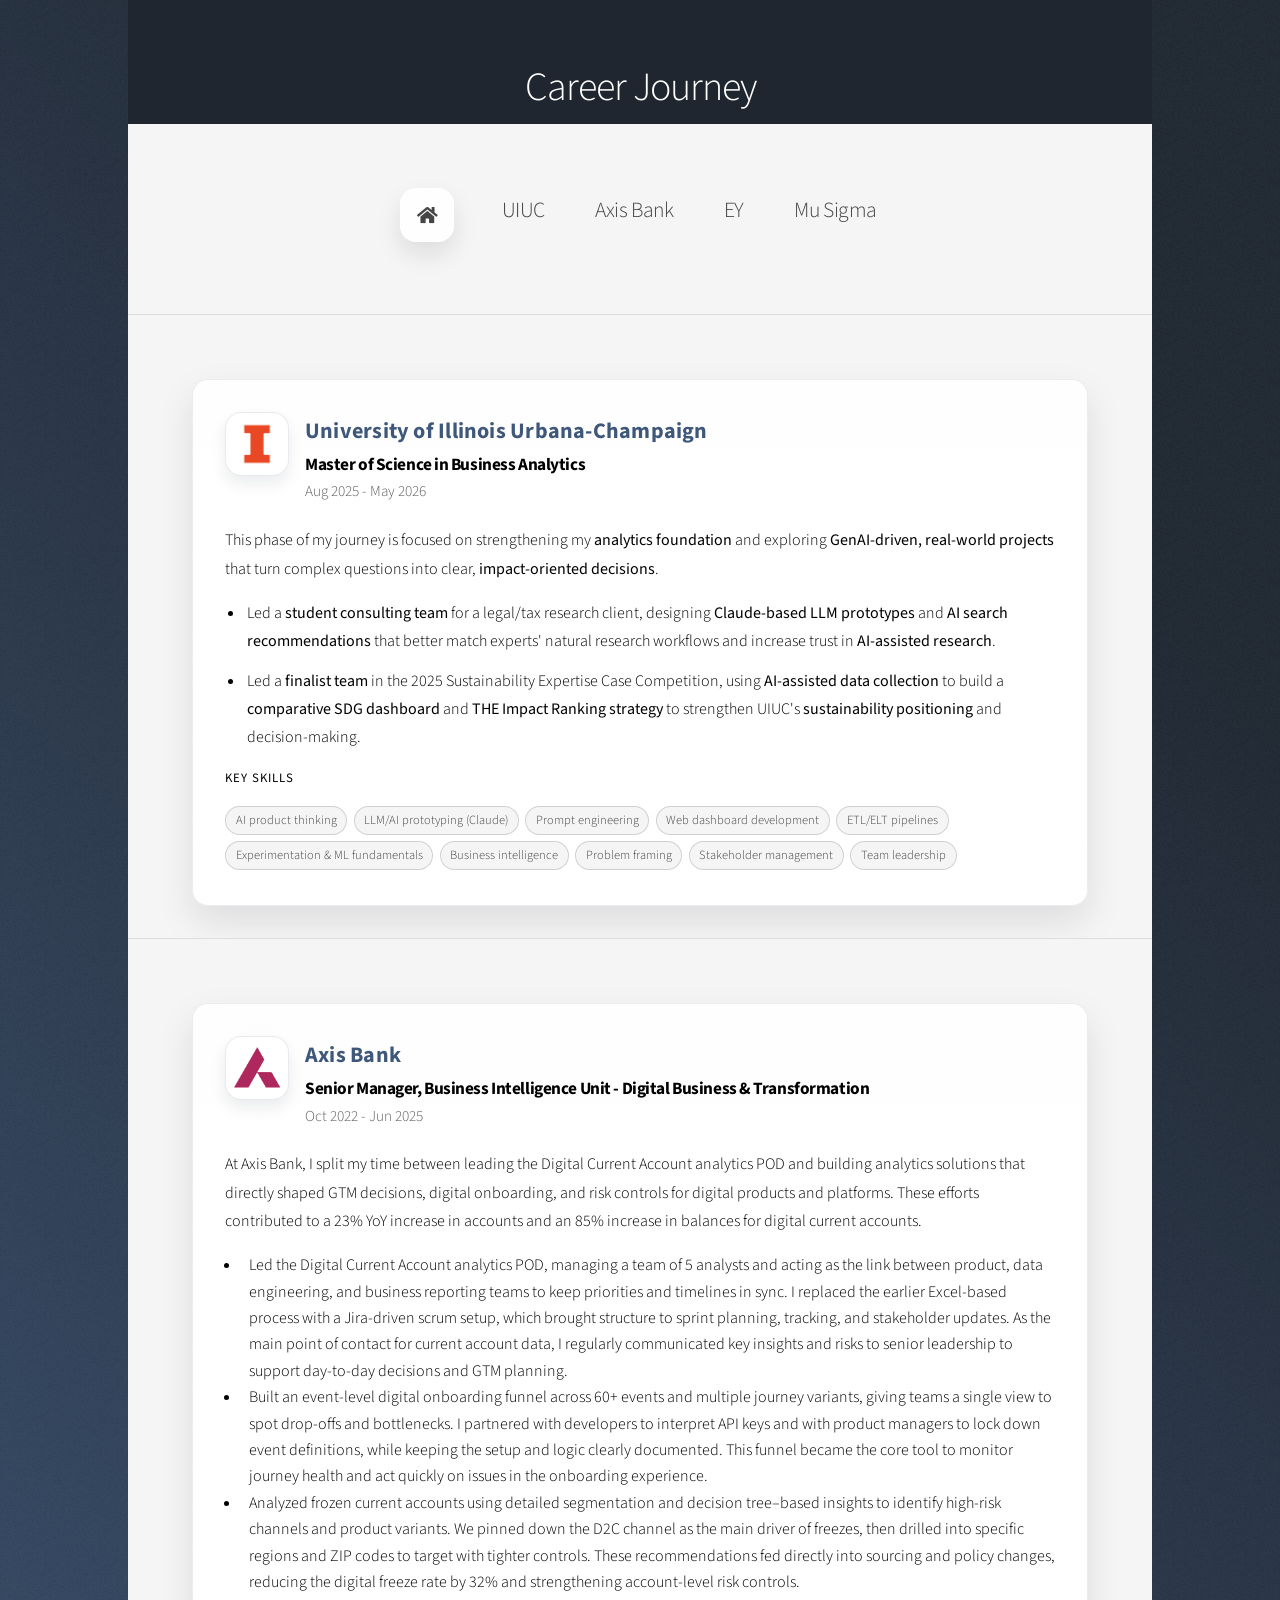
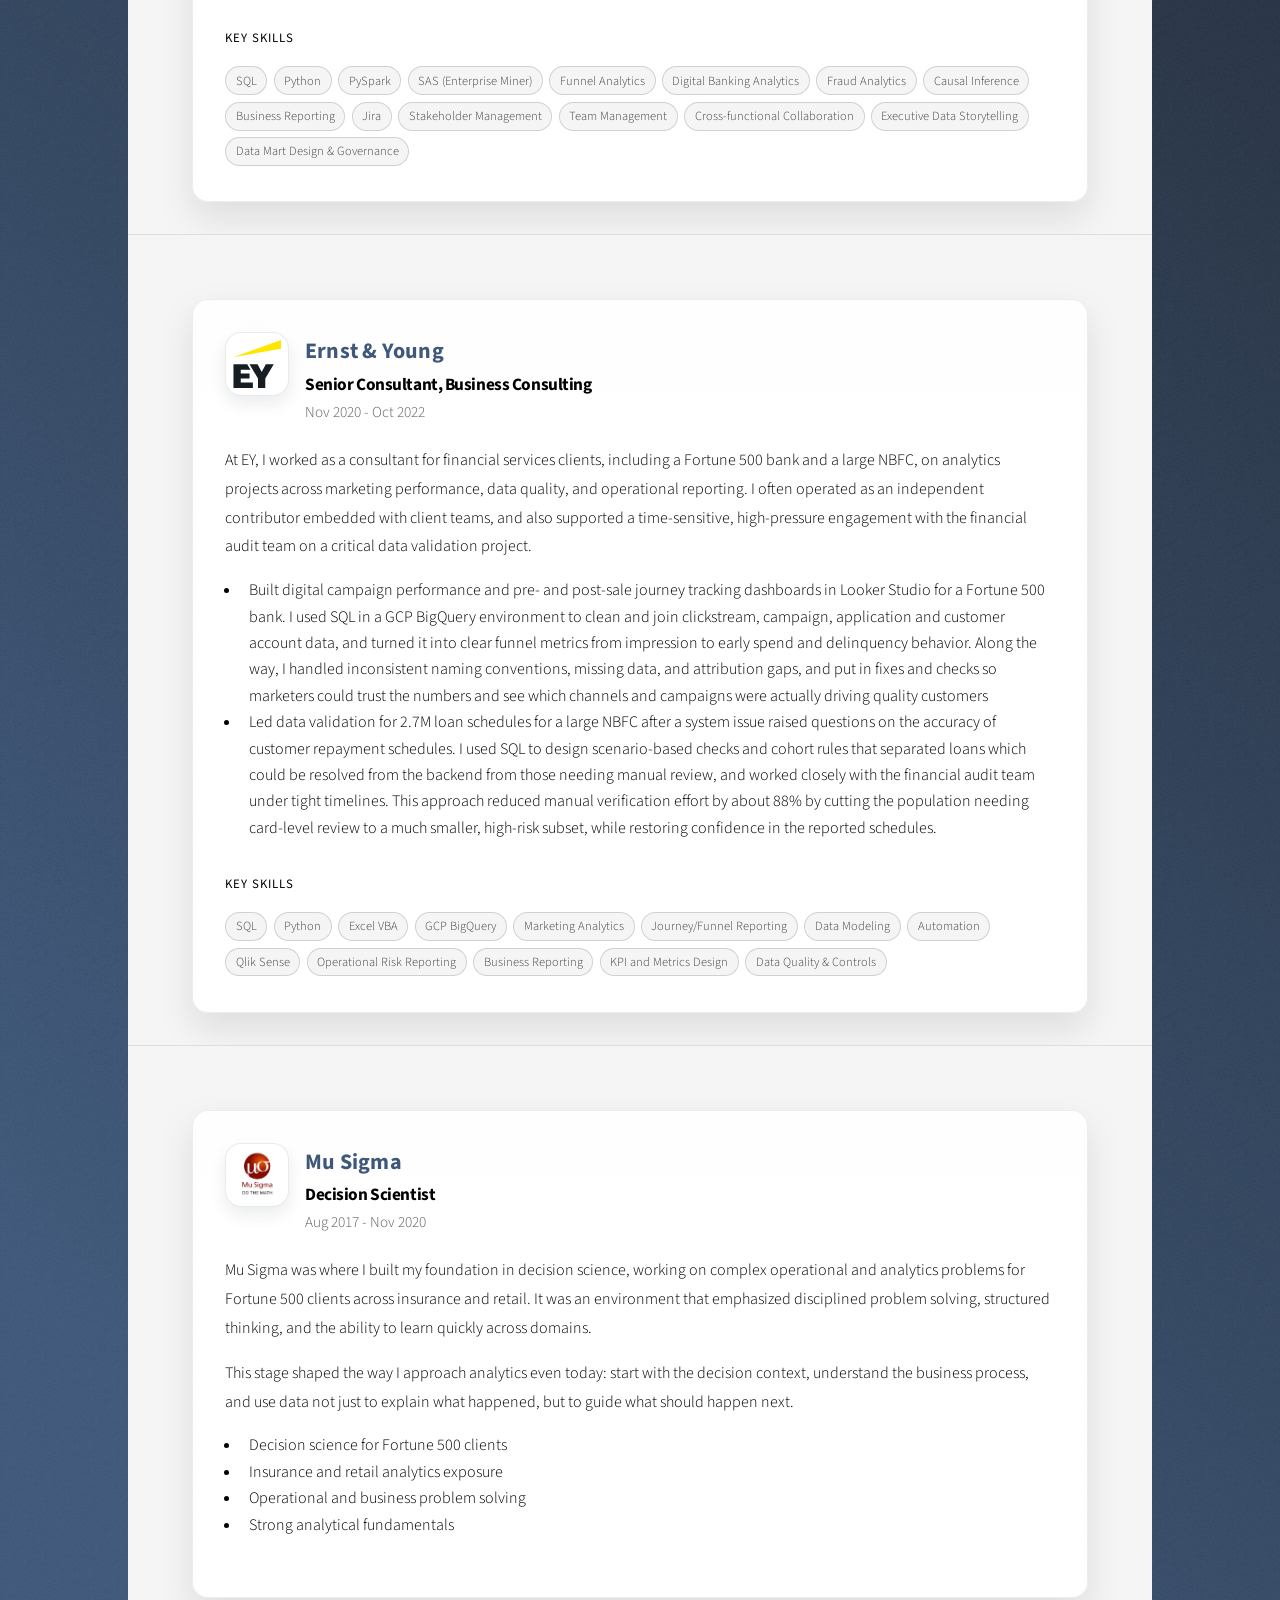
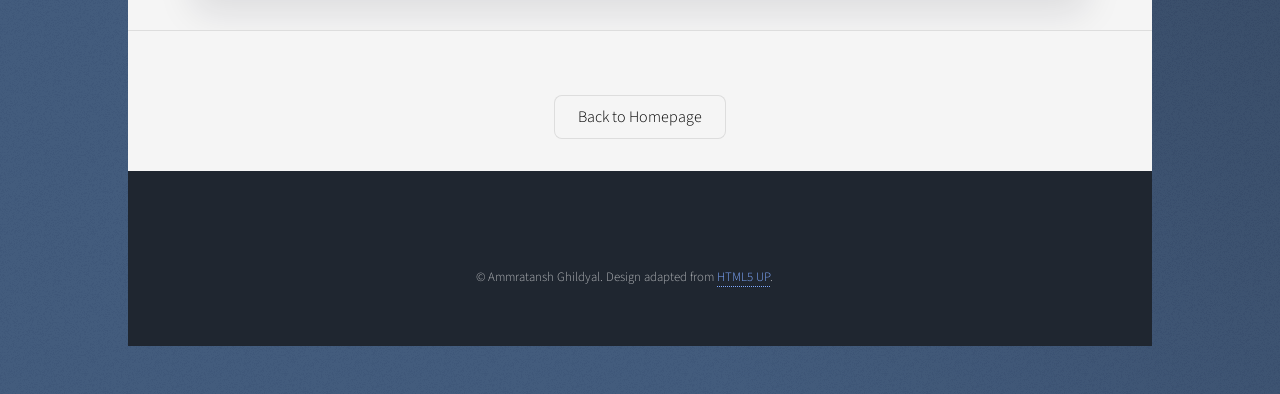
==== commit 8462109f: "Emphasize UIUC role highlights" ====
--- a/career-details.html
+++ b/career-details.html
@@ -238,10 +238,10 @@
 										<p class="career-detail-meta">Aug 2025 - May 2026</p>
 									</div>
 								</div>
-								<p>This phase of my journey is focused on strengthening my analytics foundation and exploring GenAI-driven, real-world projects that turn complex questions into clear, impact-oriented decisions.</p>
+								<p>This phase of my journey is focused on strengthening my <strong>analytics foundation</strong> and exploring <strong>GenAI-driven, real-world projects</strong> that turn complex questions into clear, <strong>impact-oriented decisions</strong>.</p>
 								<ul class="career-detail-list">
-									<li>Led a student consulting team for a legal/tax research client, designing Claude-based LLM prototypes and AI search recommendations that better match experts' natural research workflows and increase trust in AI-assisted research.</li>
-									<li>Led a finalist team in the 2025 Sustainability Expertise Case Competition, using AI-assisted data collection to build a comparative SDG dashboard and THE Impact Ranking strategy to strengthen UIUC's sustainability positioning and decision-making.</li>
+									<li>Led a <strong>student consulting team</strong> for a legal/tax research client, designing <strong>Claude-based LLM prototypes</strong> and <strong>AI search recommendations</strong> that better match experts' natural research workflows and increase trust in <strong>AI-assisted research</strong>.</li>
+									<li>Led a <strong>finalist team</strong> in the 2025 Sustainability Expertise Case Competition, using <strong>AI-assisted data collection</strong> to build a <strong>comparative SDG dashboard</strong> and <strong>THE Impact Ranking strategy</strong> to strengthen UIUC's <strong>sustainability positioning</strong> and decision-making.</li>
 								</ul>
 								                                <p class="key-skills-label"><strong>Key skills</strong></p>
                                 <ul class="key-skills-list">
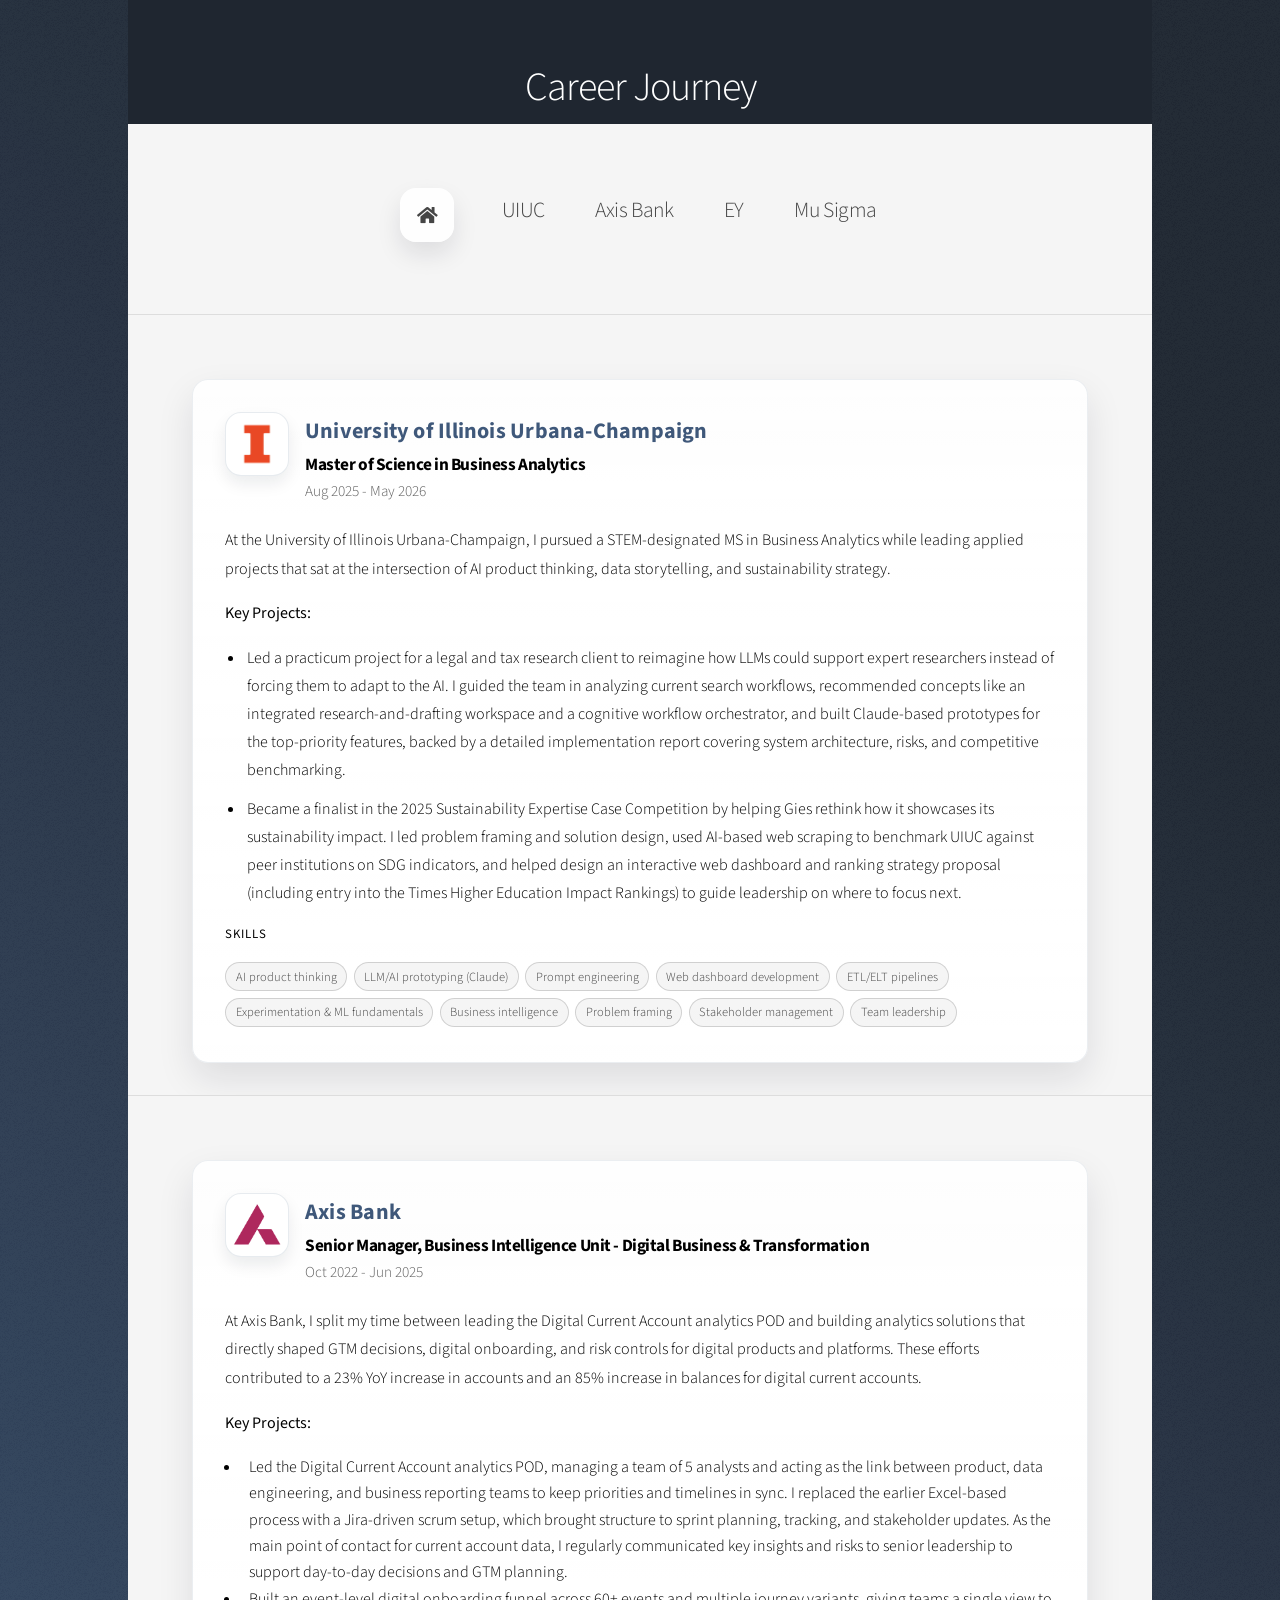
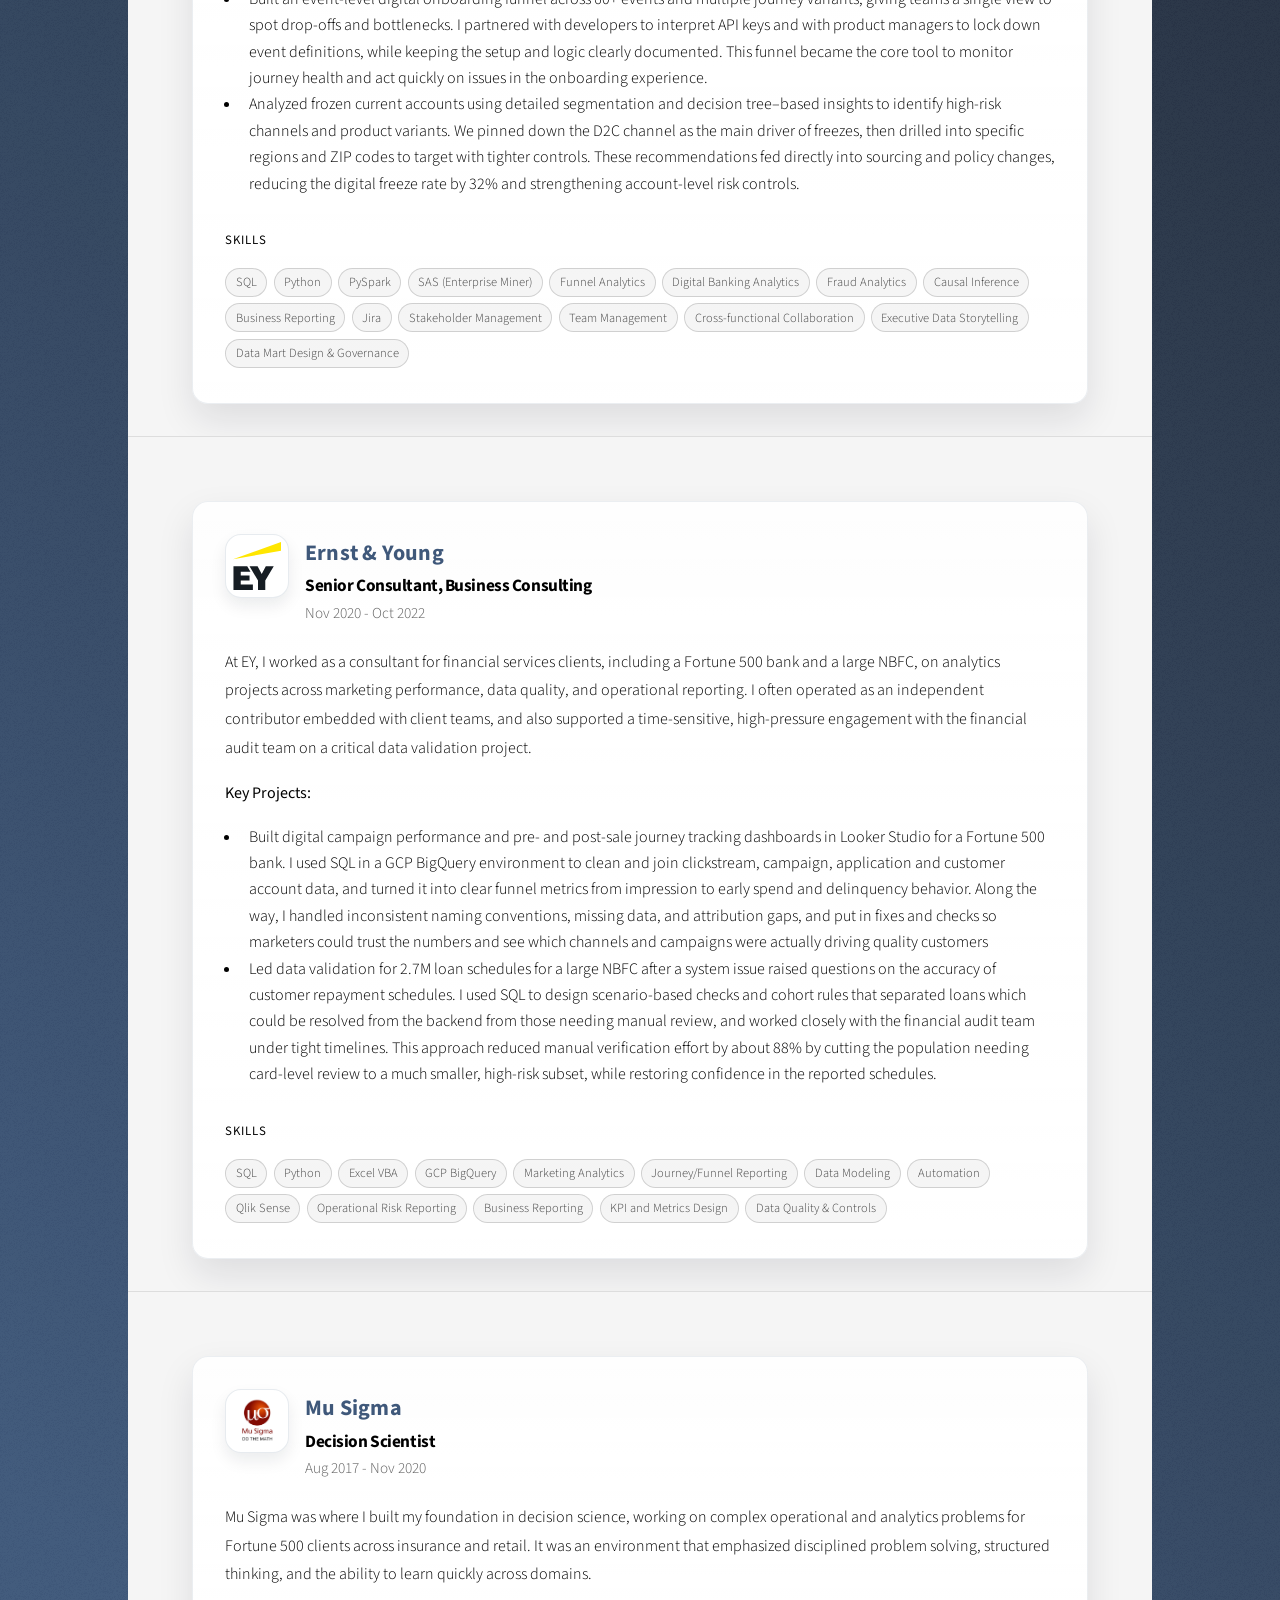
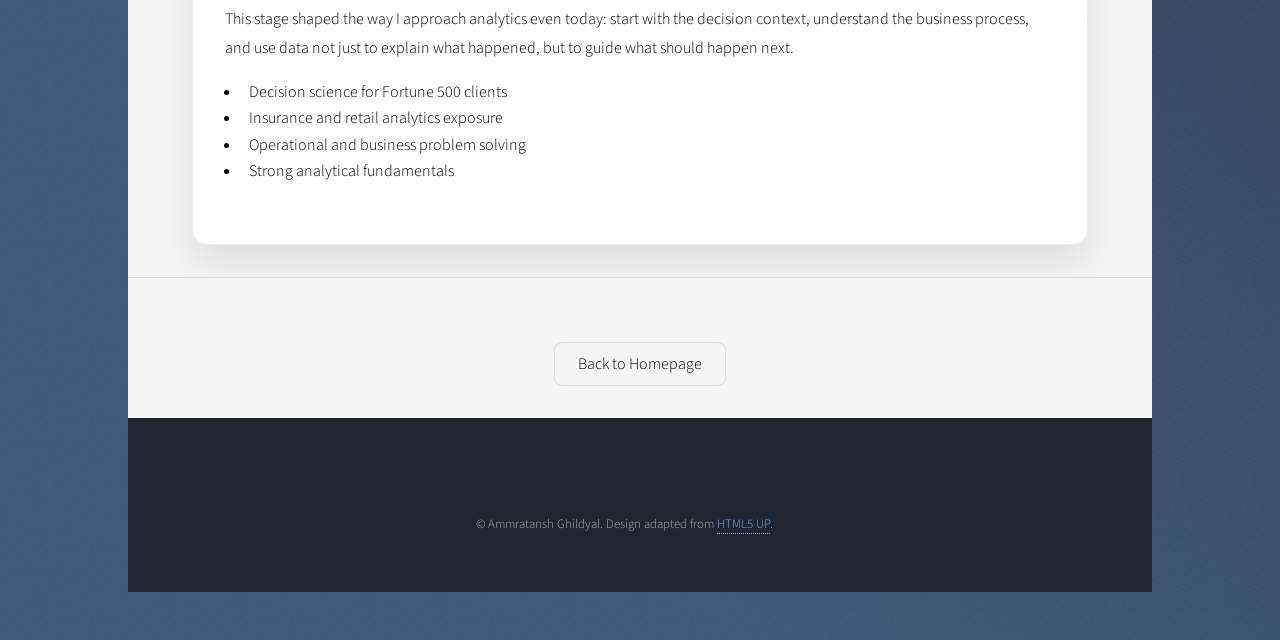
==== commit 9daa827f: "Refresh career card copy and labels" ====
--- a/career-details.html
+++ b/career-details.html
@@ -238,12 +238,13 @@
 										<p class="career-detail-meta">Aug 2025 - May 2026</p>
 									</div>
 								</div>
-								<p>This phase of my journey is focused on strengthening my <strong>analytics foundation</strong> and exploring <strong>GenAI-driven, real-world projects</strong> that turn complex questions into clear, <strong>impact-oriented decisions</strong>.</p>
+								<p>At the University of Illinois Urbana-Champaign, I pursued a STEM-designated MS in Business Analytics while leading applied projects that sat at the intersection of AI product thinking, data storytelling, and sustainability strategy.</p>
+								<p class="key-Projects-label"><strong>Key Projects: </strong></p>
 								<ul class="career-detail-list">
-									<li>Led a <strong>student consulting team</strong> for a legal/tax research client, designing <strong>Claude-based LLM prototypes</strong> and <strong>AI search recommendations</strong> that better match experts' natural research workflows and increase trust in <strong>AI-assisted research</strong>.</li>
-									<li>Led a <strong>finalist team</strong> in the 2025 Sustainability Expertise Case Competition, using <strong>AI-assisted data collection</strong> to build a <strong>comparative SDG dashboard</strong> and <strong>THE Impact Ranking strategy</strong> to strengthen UIUC's <strong>sustainability positioning</strong> and decision-making.</li>
-								</ul>
-								                                <p class="key-skills-label"><strong>Key skills</strong></p>
+									<li>Led a practicum project for a legal and tax research client to reimagine how LLMs could support expert researchers instead of forcing them to adapt to the AI. I guided the team in analyzing current search workflows, recommended concepts like an integrated research-and-drafting workspace and a cognitive workflow orchestrator, and built Claude-based prototypes for the top-priority features, backed by a detailed implementation report covering system architecture, risks, and competitive benchmarking.</li>
+									<li>Became a finalist in the 2025 Sustainability Expertise Case Competition by helping Gies rethink how it showcases its sustainability impact. I led problem framing and solution design, used AI-based web scraping to benchmark UIUC against peer institutions on SDG indicators, and helped design an interactive web dashboard and ranking strategy proposal (including entry into the Times Higher Education Impact Rankings) to guide leadership on where to focus next.</li>
+								</ul>
+								                                <p class="key-skills-label"><strong>Skills</strong></p>
                                 <ul class="key-skills-list">
                                     <li>AI product thinking</li>
                                     <li>LLM/AI prototyping (Claude)</li>
@@ -272,12 +273,13 @@
 									</div>
 								</div>
 								<p>At Axis Bank, I split my time between leading the Digital Current Account analytics POD and building analytics solutions that directly shaped GTM decisions, digital onboarding, and risk controls for digital products and platforms. These efforts contributed to a 23% YoY increase in accounts and an 85% increase in balances for digital current accounts.</p>
+								<p class="key-Projects-label"><strong>Key Projects: </strong></p>
 								<ul class="career-detail-points">
 									<li>Led the Digital Current Account analytics POD, managing a team of 5 analysts and acting as the link between product, data engineering, and business reporting teams to keep priorities and timelines in sync. I replaced the earlier Excel-based process with a Jira-driven scrum setup, which brought structure to sprint planning, tracking, and stakeholder updates. As the main point of contact for current account data, I regularly communicated key insights and risks to senior leadership to support day-to-day decisions and GTM planning. </li>
 									<li>Built an event-level digital onboarding funnel across 60+ events and multiple journey variants, giving teams a single view to spot drop-offs and bottlenecks. I partnered with developers to interpret API keys and with product managers to lock down event definitions, while keeping the setup and logic clearly documented. This funnel became the core tool to monitor journey health and act quickly on issues in the onboarding experience.</li>
 									<li>Analyzed frozen current accounts using detailed segmentation and decision tree–based insights to identify high-risk channels and product variants. We pinned down the D2C channel as the main driver of freezes, then drilled into specific regions and ZIP codes to target with tighter controls. These recommendations fed directly into sourcing and policy changes, reducing the digital freeze rate by 32% and strengthening account-level risk controls.</li>
 								</ul>
-								<p class="key-skills-label"><strong>Key Skills</strong></p>
+								<p class="key-skills-label"><strong>Skills</strong></p>
 								<ul class="key-skills-list">
 									<li>SQL</li>
 									<li>Python</li>
@@ -311,11 +313,12 @@
 									</div>
 									                        </div>
 									<p>At EY, I worked as a consultant for financial services clients, including a Fortune 500 bank and a large NBFC, on analytics projects across marketing performance, data quality, and operational reporting. I often operated as an independent contributor embedded with client teams, and also supported a time-sensitive, high-pressure engagement with the financial audit team on a critical data validation project.</p>
-								<ul class="career-detail-points">
+									<p class="key-Projects-label"><strong>Key Projects: </strong></p>
+									<ul class="career-detail-points">
 									<li>Built digital campaign performance and pre- and post-sale journey tracking dashboards in Looker Studio for a Fortune 500 bank. I used SQL in a GCP BigQuery environment to clean and join clickstream, campaign, application and customer account data, and turned it into clear funnel metrics from impression to early spend and delinquency behavior. Along the way, I handled inconsistent naming conventions, missing data, and attribution gaps, and put in fixes and checks so marketers could trust the numbers and see which channels and campaigns were actually driving quality customers</li>
 									<li>Led data validation for 2.7M loan schedules for a large NBFC after a system issue raised questions on the accuracy of customer repayment schedules. I used SQL to design scenario-based checks and cohort rules that separated loans which could be resolved from the backend from those needing manual review, and worked closely with the financial audit team under tight timelines. This approach reduced manual verification effort by about 88% by cutting the population needing card-level review to a much smaller, high-risk subset, while restoring confidence in the reported schedules.</li>
 								</ul>
-								<p class="key-skills-label"><strong>Key Skills</strong></p>
+								<p class="key-skills-label"><strong>Skills</strong></p>
 								<ul class="key-skills-list">
 									<li>SQL</li>
 									<li>Python</li>
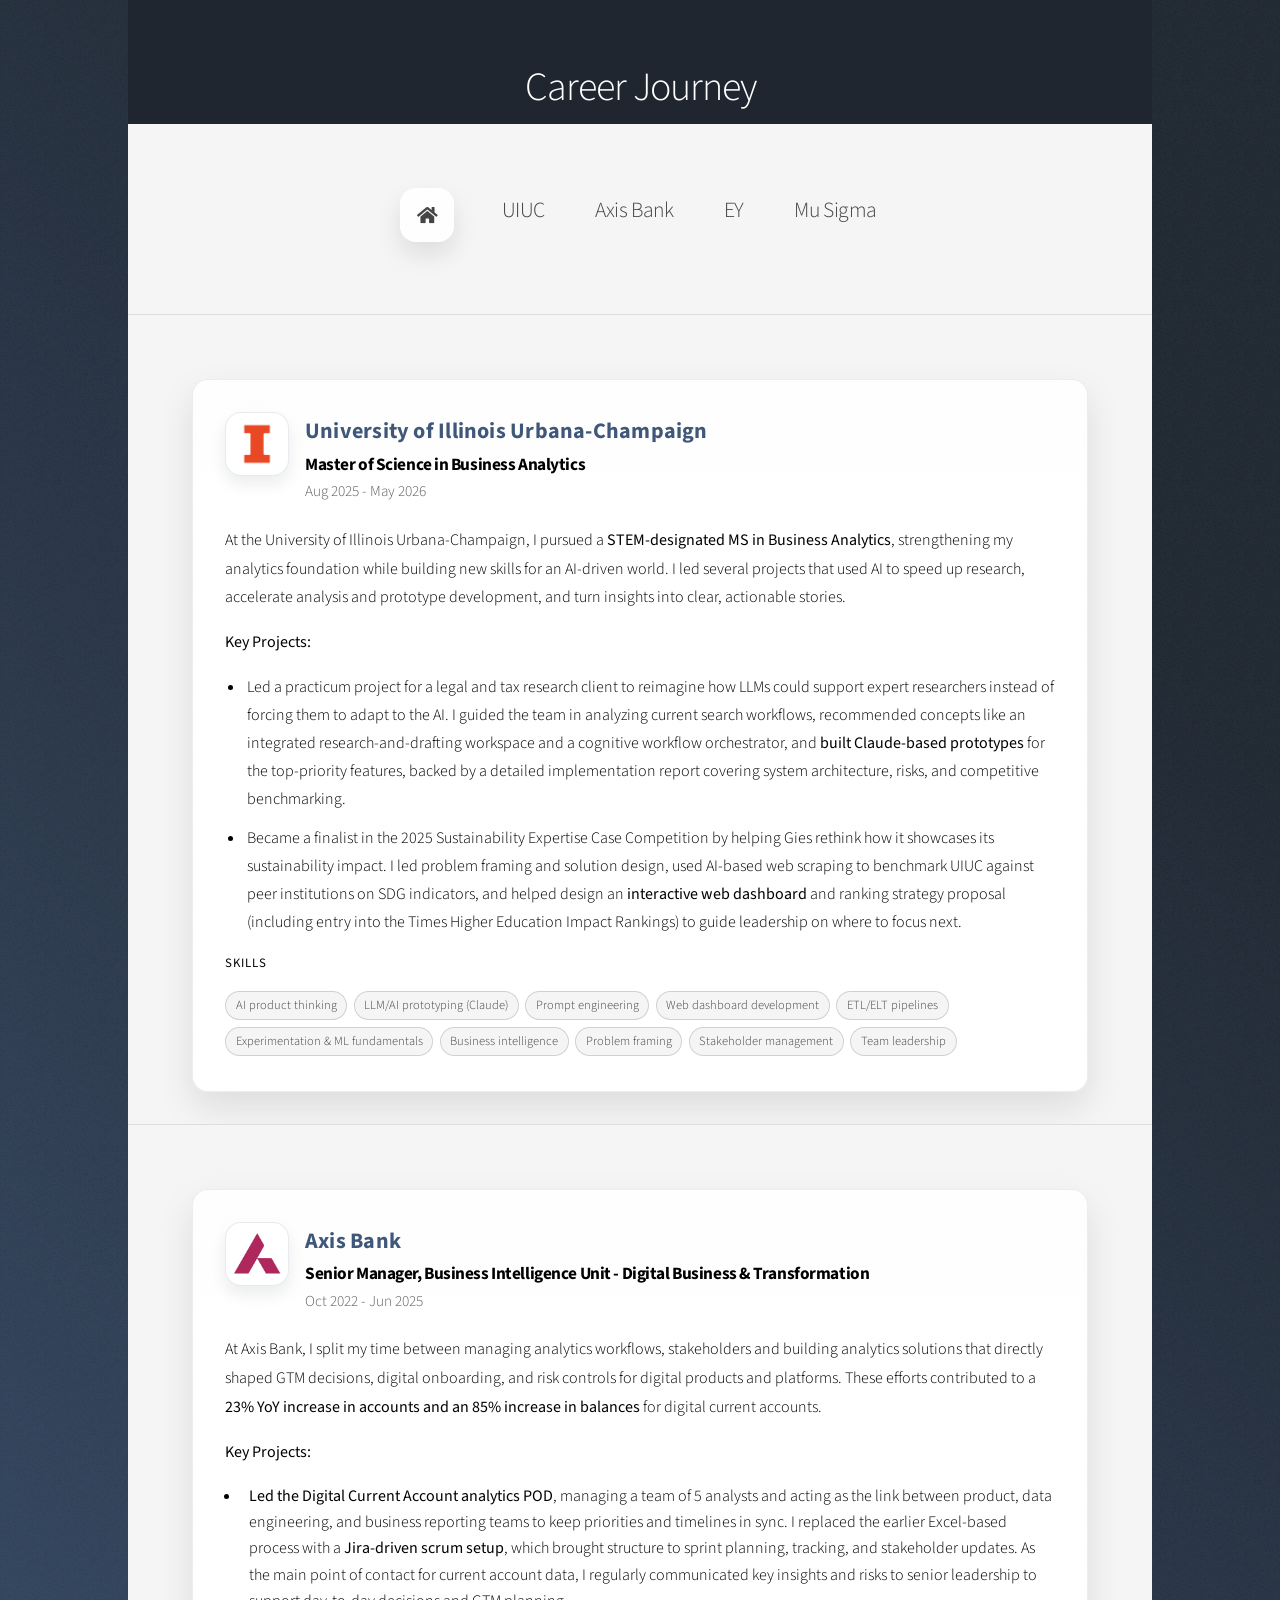
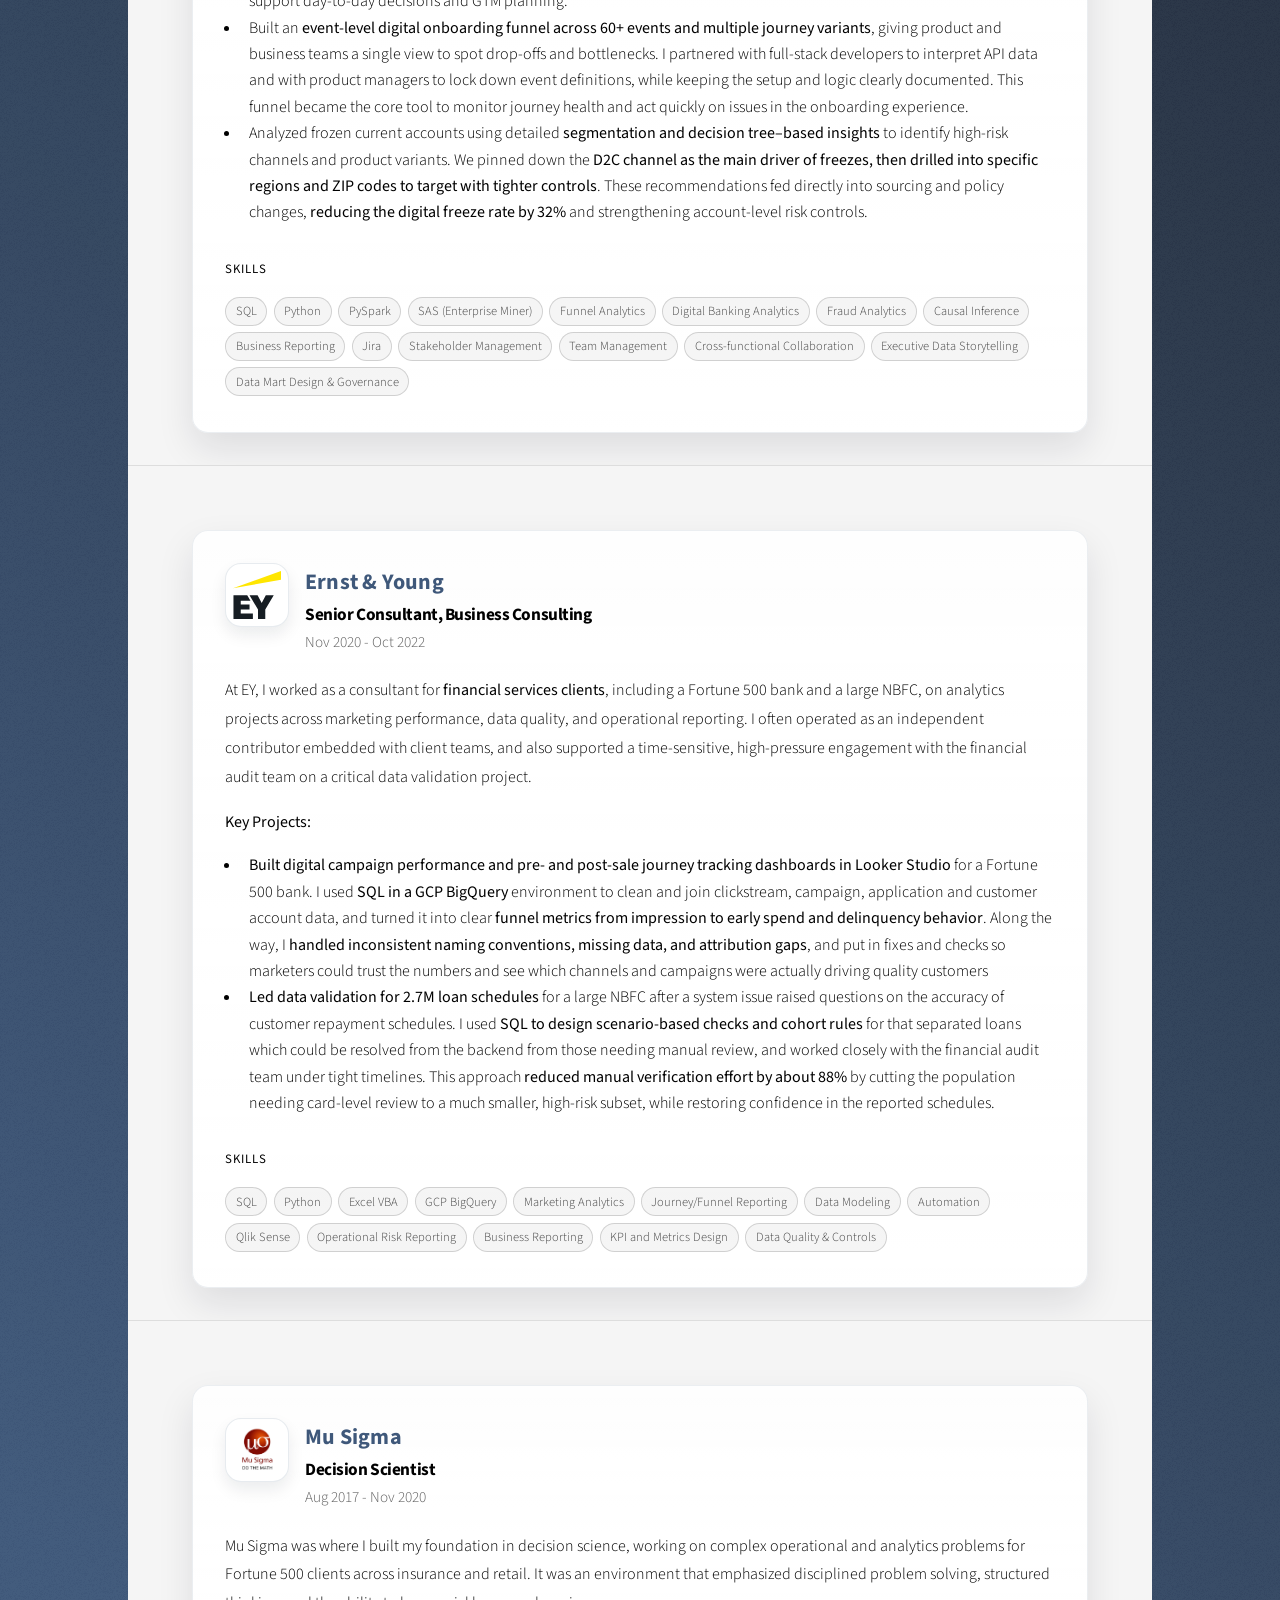
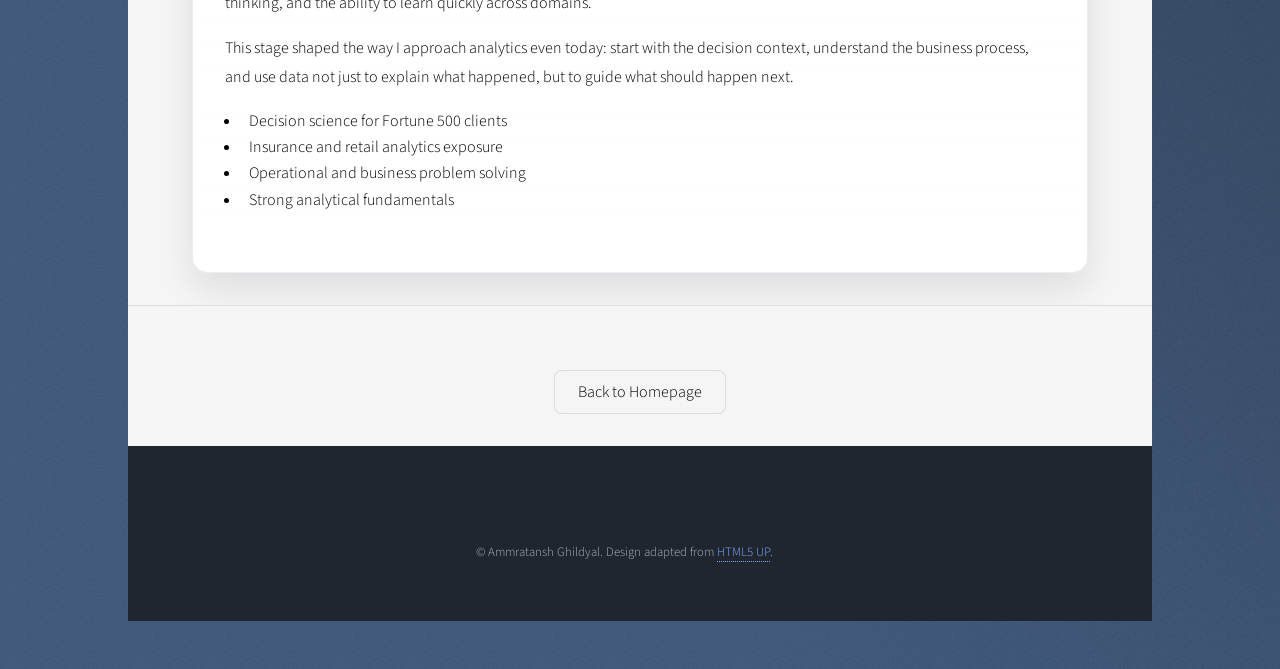
==== commit 3f6812ec: "Emphasize career card descriptions" ====
--- a/career-details.html
+++ b/career-details.html
@@ -238,11 +238,11 @@
 										<p class="career-detail-meta">Aug 2025 - May 2026</p>
 									</div>
 								</div>
-								<p>At the University of Illinois Urbana-Champaign, I pursued a STEM-designated MS in Business Analytics while leading applied projects that sat at the intersection of AI product thinking, data storytelling, and sustainability strategy.</p>
+								<p>At the University of Illinois Urbana-Champaign, I pursued a <strong>STEM-designated MS in Business Analytics</strong>, strengthening my analytics foundation while building new skills for an AI-driven world. I led several projects that used AI to speed up research, accelerate analysis and prototype development, and turn insights into clear, actionable stories.</p>
 								<p class="key-Projects-label"><strong>Key Projects: </strong></p>
 								<ul class="career-detail-list">
-									<li>Led a practicum project for a legal and tax research client to reimagine how LLMs could support expert researchers instead of forcing them to adapt to the AI. I guided the team in analyzing current search workflows, recommended concepts like an integrated research-and-drafting workspace and a cognitive workflow orchestrator, and built Claude-based prototypes for the top-priority features, backed by a detailed implementation report covering system architecture, risks, and competitive benchmarking.</li>
-									<li>Became a finalist in the 2025 Sustainability Expertise Case Competition by helping Gies rethink how it showcases its sustainability impact. I led problem framing and solution design, used AI-based web scraping to benchmark UIUC against peer institutions on SDG indicators, and helped design an interactive web dashboard and ranking strategy proposal (including entry into the Times Higher Education Impact Rankings) to guide leadership on where to focus next.</li>
+									<li>Led a practicum project for a legal and tax research client to reimagine how LLMs could support expert researchers instead of forcing them to adapt to the AI. I guided the team in analyzing current search workflows, recommended concepts like an integrated research-and-drafting workspace and a cognitive workflow orchestrator, and <strong>built Claude-based prototypes</strong> for the top-priority features, backed by a detailed implementation report covering system architecture, risks, and competitive benchmarking.</li>
+									<li>Became a finalist in the 2025 Sustainability Expertise Case Competition by helping Gies rethink how it showcases its sustainability impact. I led problem framing and solution design, used AI-based web scraping to benchmark UIUC against peer institutions on SDG indicators, and helped design an <strong>interactive web dashboard</strong> and ranking strategy proposal (including entry into the Times Higher Education Impact Rankings) to guide leadership on where to focus next.</li>
 								</ul>
 								                                <p class="key-skills-label"><strong>Skills</strong></p>
                                 <ul class="key-skills-list">
@@ -272,12 +272,12 @@
 										<p class="career-detail-meta">Oct 2022 - Jun 2025</p>
 									</div>
 								</div>
-								<p>At Axis Bank, I split my time between leading the Digital Current Account analytics POD and building analytics solutions that directly shaped GTM decisions, digital onboarding, and risk controls for digital products and platforms. These efforts contributed to a 23% YoY increase in accounts and an 85% increase in balances for digital current accounts.</p>
+								<p>At Axis Bank, I split my time between managing analytics workflows, stakeholders and building analytics solutions that directly shaped GTM decisions, digital onboarding, and risk controls for digital products and platforms. These efforts contributed to a <strong>23% YoY increase in accounts and an 85% increase in balances</strong> for digital current accounts.</p>
 								<p class="key-Projects-label"><strong>Key Projects: </strong></p>
 								<ul class="career-detail-points">
-									<li>Led the Digital Current Account analytics POD, managing a team of 5 analysts and acting as the link between product, data engineering, and business reporting teams to keep priorities and timelines in sync. I replaced the earlier Excel-based process with a Jira-driven scrum setup, which brought structure to sprint planning, tracking, and stakeholder updates. As the main point of contact for current account data, I regularly communicated key insights and risks to senior leadership to support day-to-day decisions and GTM planning. </li>
-									<li>Built an event-level digital onboarding funnel across 60+ events and multiple journey variants, giving teams a single view to spot drop-offs and bottlenecks. I partnered with developers to interpret API keys and with product managers to lock down event definitions, while keeping the setup and logic clearly documented. This funnel became the core tool to monitor journey health and act quickly on issues in the onboarding experience.</li>
-									<li>Analyzed frozen current accounts using detailed segmentation and decision tree–based insights to identify high-risk channels and product variants. We pinned down the D2C channel as the main driver of freezes, then drilled into specific regions and ZIP codes to target with tighter controls. These recommendations fed directly into sourcing and policy changes, reducing the digital freeze rate by 32% and strengthening account-level risk controls.</li>
+									<li><strong>Led the Digital Current Account analytics POD</strong>, managing a team of 5 analysts and acting as the link between product, data engineering, and business reporting teams to keep priorities and timelines in sync. I replaced the earlier Excel-based process with a <strong>Jira-driven scrum setup</strong>, which brought structure to sprint planning, tracking, and stakeholder updates. As the main point of contact for current account data, I regularly communicated key insights and risks to senior leadership to support day-to-day decisions and GTM planning. </li>
+									<li>Built an <strong>event-level digital onboarding funnel across 60+ events and multiple journey variants</strong>, giving product and business teams a single view to spot drop-offs and bottlenecks. I partnered with full-stack developers to interpret API data and with product managers to lock down event definitions, while keeping the setup and logic clearly documented. This funnel became the core tool to monitor journey health and act quickly on issues in the onboarding experience.</li>
+									<li>Analyzed frozen current accounts using detailed <strong>segmentation and decision tree–based insights</strong> to identify high-risk channels and product variants. We pinned down the <strong>D2C channel as the main driver of freezes, then drilled into specific regions and ZIP codes to target with tighter controls</strong>. These recommendations fed directly into sourcing and policy changes, <strong>reducing the digital freeze rate by 32%</strong> and strengthening account-level risk controls.</li>
 								</ul>
 								<p class="key-skills-label"><strong>Skills</strong></p>
 								<ul class="key-skills-list">
@@ -312,11 +312,11 @@
 										<p class="career-detail-meta">Nov 2020 - Oct 2022</p>
 									</div>
 									                        </div>
-									<p>At EY, I worked as a consultant for financial services clients, including a Fortune 500 bank and a large NBFC, on analytics projects across marketing performance, data quality, and operational reporting. I often operated as an independent contributor embedded with client teams, and also supported a time-sensitive, high-pressure engagement with the financial audit team on a critical data validation project.</p>
+									<p>At EY, I worked as a consultant for <strong>financial services clients</strong>, including a Fortune 500 bank and a large NBFC, on analytics projects across marketing performance, data quality, and operational reporting. I often operated as an independent contributor embedded with client teams, and also supported a time-sensitive, high-pressure engagement with the financial audit team on a critical data validation project.</p>
 									<p class="key-Projects-label"><strong>Key Projects: </strong></p>
 									<ul class="career-detail-points">
-									<li>Built digital campaign performance and pre- and post-sale journey tracking dashboards in Looker Studio for a Fortune 500 bank. I used SQL in a GCP BigQuery environment to clean and join clickstream, campaign, application and customer account data, and turned it into clear funnel metrics from impression to early spend and delinquency behavior. Along the way, I handled inconsistent naming conventions, missing data, and attribution gaps, and put in fixes and checks so marketers could trust the numbers and see which channels and campaigns were actually driving quality customers</li>
-									<li>Led data validation for 2.7M loan schedules for a large NBFC after a system issue raised questions on the accuracy of customer repayment schedules. I used SQL to design scenario-based checks and cohort rules that separated loans which could be resolved from the backend from those needing manual review, and worked closely with the financial audit team under tight timelines. This approach reduced manual verification effort by about 88% by cutting the population needing card-level review to a much smaller, high-risk subset, while restoring confidence in the reported schedules.</li>
+									<li><strong>Built digital campaign performance and pre- and post-sale journey tracking dashboards in Looker Studio</strong> for a Fortune 500 bank. I used <Strong>SQL in a GCP BigQuery</Strong> environment to clean and join clickstream, campaign, application and customer account data, and turned it into clear <strong>funnel metrics from impression to early spend and delinquency behavior</strong>. Along the way, I <strong>handled inconsistent naming conventions, missing data, and attribution gaps</strong>, and put in fixes and checks so marketers could trust the numbers and see which channels and campaigns were actually driving quality customers</li>
+									<li><strong>Led data validation for 2.7M loan schedules</strong> for a large NBFC after a system issue raised questions on the accuracy of customer repayment schedules. I used <strong>SQL to design scenario-based checks and cohort rules</strong> for that separated loans which could be resolved from the backend from those needing manual review, and worked closely with the financial audit team under tight timelines. This approach <strong>reduced manual verification effort by about 88%</strong> by cutting the population needing card-level review to a much smaller, high-risk subset, while restoring confidence in the reported schedules.</li>
 								</ul>
 								<p class="key-skills-label"><strong>Skills</strong></p>
 								<ul class="key-skills-list">
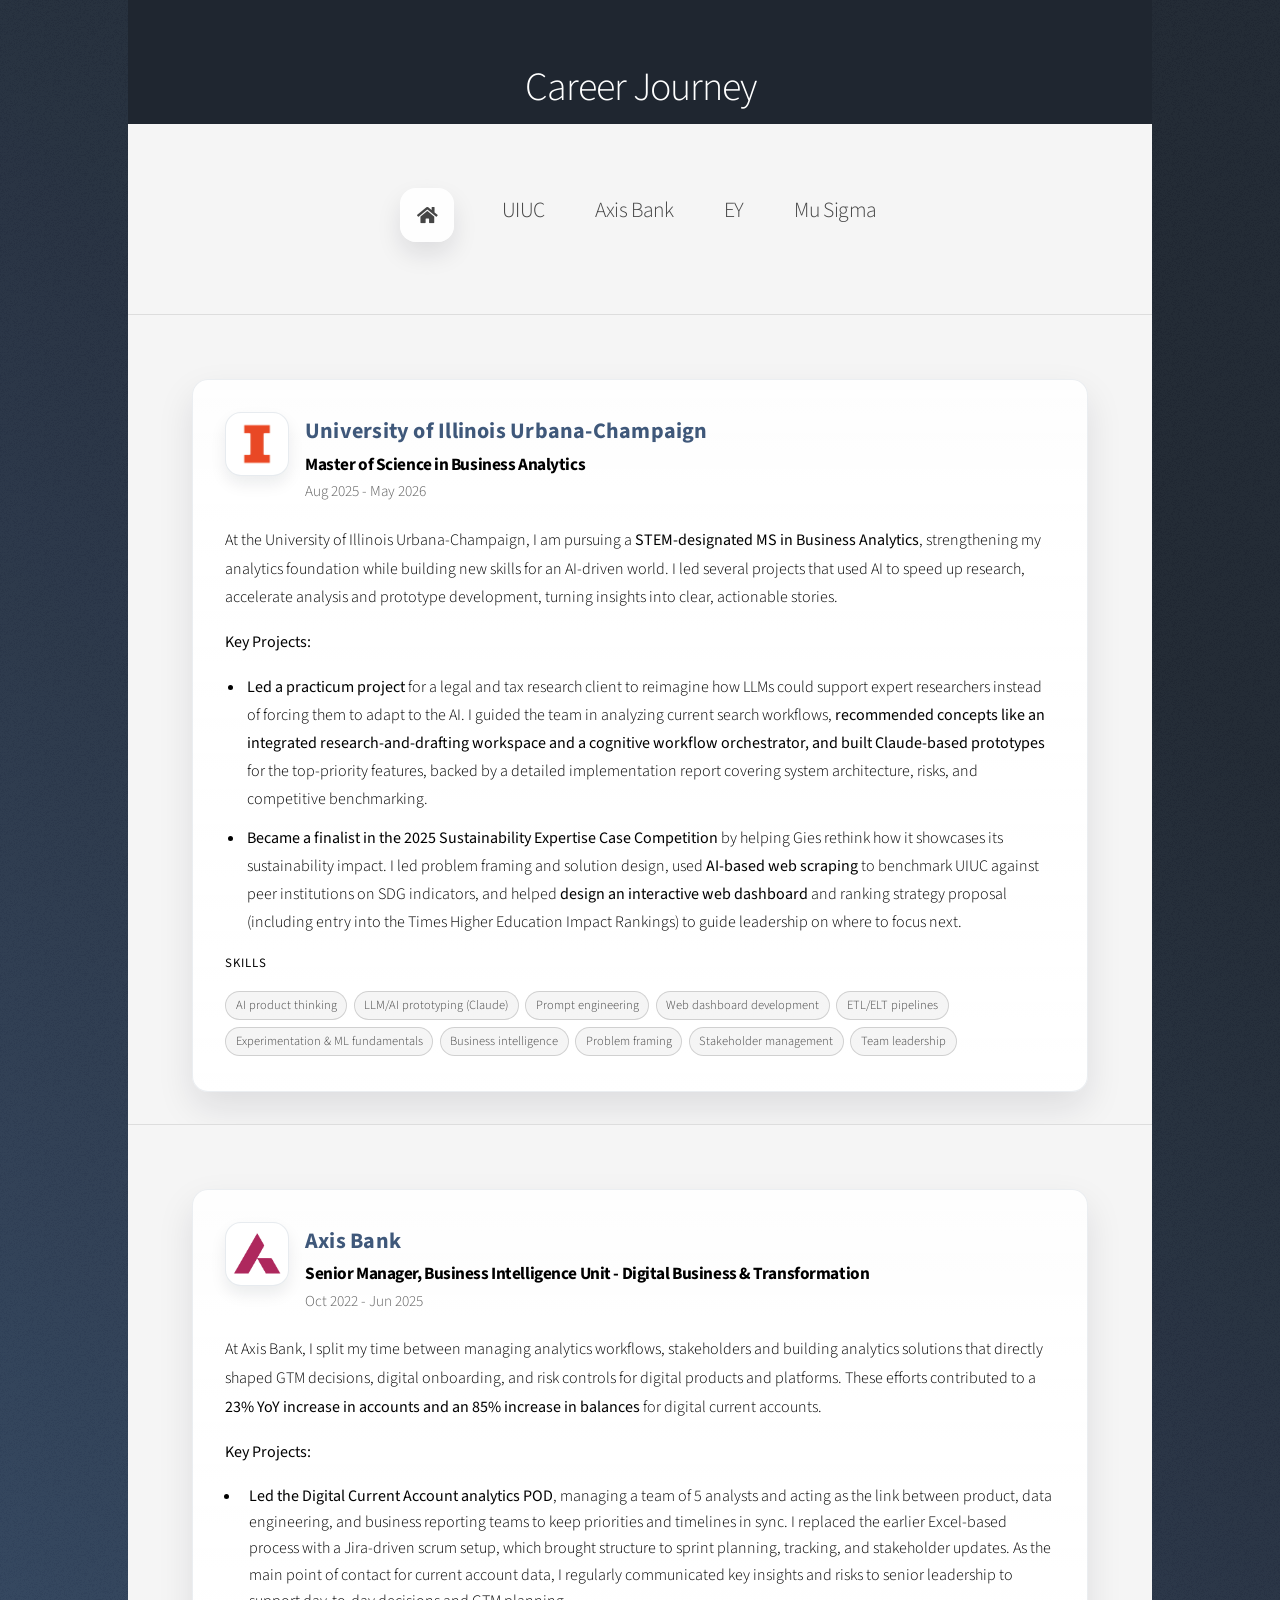
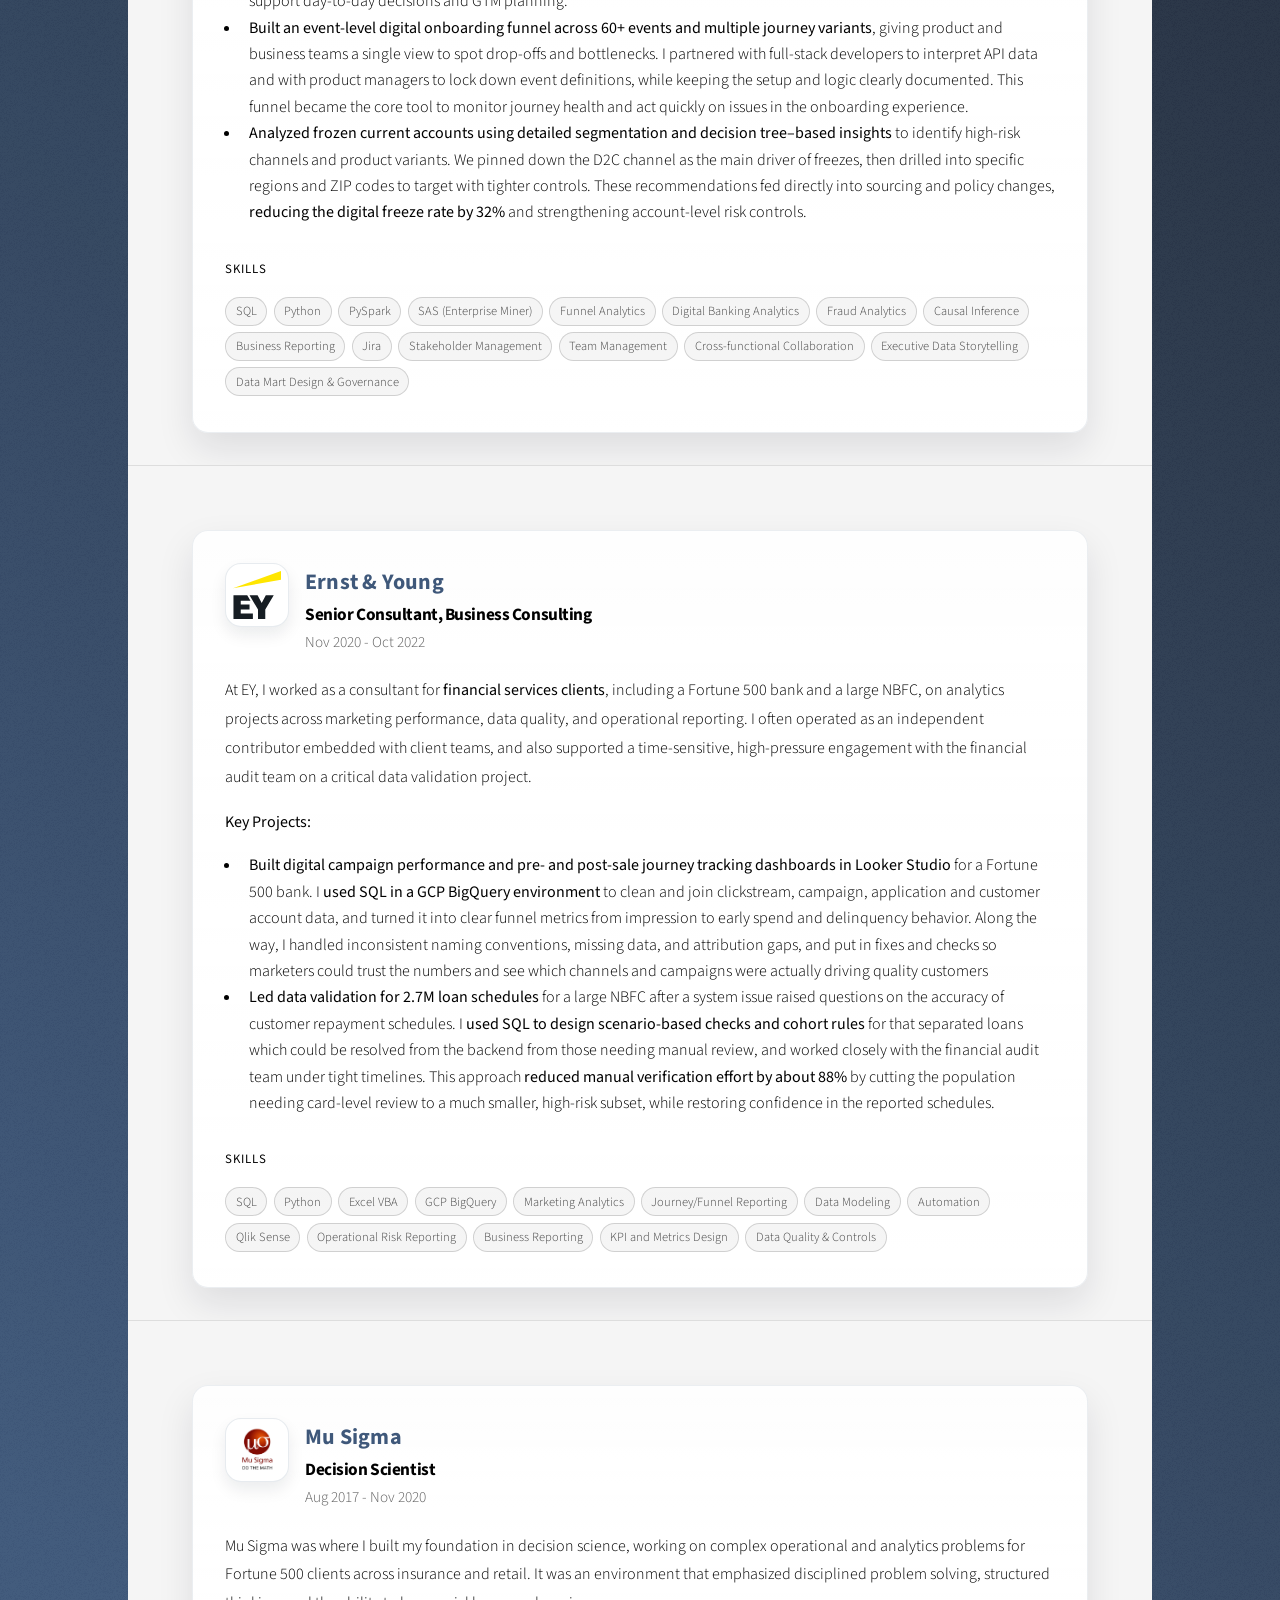
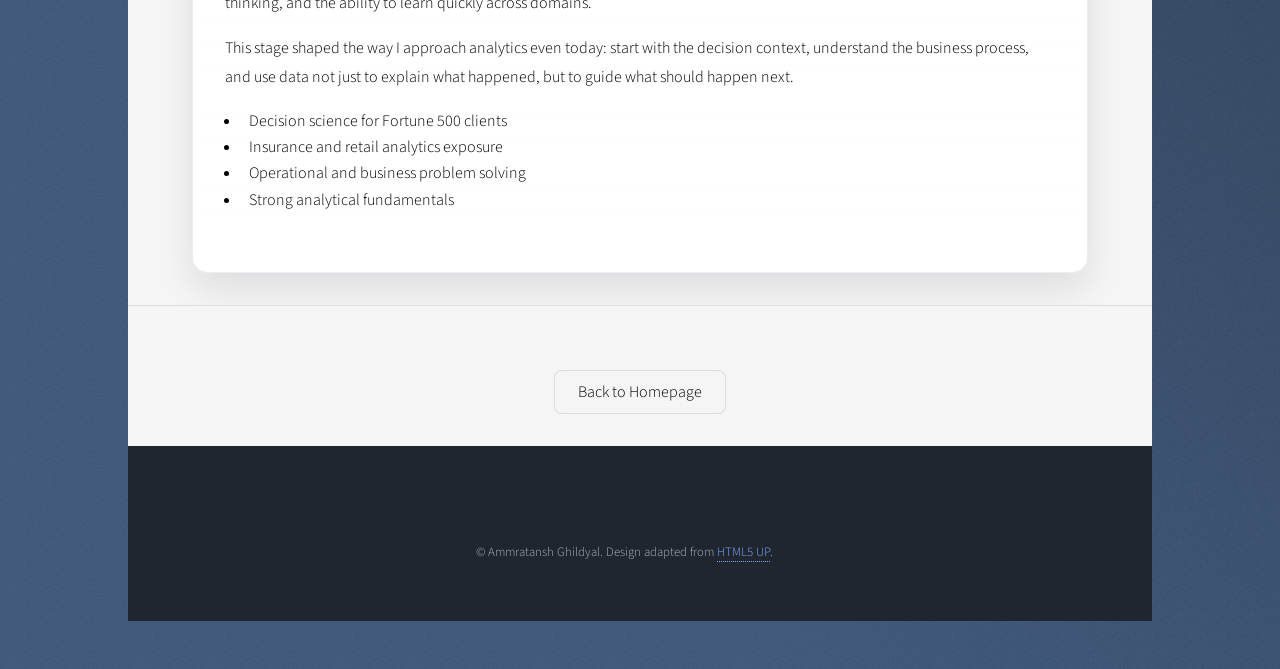
==== commit 02d02fc2: "Refine career details emphasis" ====
--- a/career-details.html
+++ b/career-details.html
@@ -238,11 +238,11 @@
 										<p class="career-detail-meta">Aug 2025 - May 2026</p>
 									</div>
 								</div>
-								<p>At the University of Illinois Urbana-Champaign, I pursued a <strong>STEM-designated MS in Business Analytics</strong>, strengthening my analytics foundation while building new skills for an AI-driven world. I led several projects that used AI to speed up research, accelerate analysis and prototype development, and turn insights into clear, actionable stories.</p>
+								<p>At the University of Illinois Urbana-Champaign, I am pursuing a <strong>STEM-designated MS in Business Analytics</strong>, strengthening my analytics foundation while building new skills for an AI-driven world. I led several projects that used AI to speed up research, accelerate analysis and prototype development, turning insights into clear, actionable stories.</p>
 								<p class="key-Projects-label"><strong>Key Projects: </strong></p>
 								<ul class="career-detail-list">
-									<li>Led a practicum project for a legal and tax research client to reimagine how LLMs could support expert researchers instead of forcing them to adapt to the AI. I guided the team in analyzing current search workflows, recommended concepts like an integrated research-and-drafting workspace and a cognitive workflow orchestrator, and <strong>built Claude-based prototypes</strong> for the top-priority features, backed by a detailed implementation report covering system architecture, risks, and competitive benchmarking.</li>
-									<li>Became a finalist in the 2025 Sustainability Expertise Case Competition by helping Gies rethink how it showcases its sustainability impact. I led problem framing and solution design, used AI-based web scraping to benchmark UIUC against peer institutions on SDG indicators, and helped design an <strong>interactive web dashboard</strong> and ranking strategy proposal (including entry into the Times Higher Education Impact Rankings) to guide leadership on where to focus next.</li>
+									<li><strong>Led a practicum project</strong> for a legal and tax research client to reimagine how LLMs could support expert researchers instead of forcing them to adapt to the AI. I guided the team in analyzing current search workflows, <strong>recommended concepts like an integrated research-and-drafting workspace and a cognitive workflow orchestrator, and built Claude-based prototypes</strong> for the top-priority features, backed by a detailed implementation report covering system architecture, risks, and competitive benchmarking.</li>
+									<li><strong>Became a finalist in the 2025 Sustainability Expertise Case Competition</strong> by helping Gies rethink how it showcases its sustainability impact. I led problem framing and solution design, used <strong>AI-based web scraping</strong> to benchmark UIUC against peer institutions on SDG indicators, and helped <strong>design an interactive web dashboard</strong> and ranking strategy proposal (including entry into the Times Higher Education Impact Rankings) to guide leadership on where to focus next.</li>
 								</ul>
 								                                <p class="key-skills-label"><strong>Skills</strong></p>
                                 <ul class="key-skills-list">
@@ -275,9 +275,9 @@
 								<p>At Axis Bank, I split my time between managing analytics workflows, stakeholders and building analytics solutions that directly shaped GTM decisions, digital onboarding, and risk controls for digital products and platforms. These efforts contributed to a <strong>23% YoY increase in accounts and an 85% increase in balances</strong> for digital current accounts.</p>
 								<p class="key-Projects-label"><strong>Key Projects: </strong></p>
 								<ul class="career-detail-points">
-									<li><strong>Led the Digital Current Account analytics POD</strong>, managing a team of 5 analysts and acting as the link between product, data engineering, and business reporting teams to keep priorities and timelines in sync. I replaced the earlier Excel-based process with a <strong>Jira-driven scrum setup</strong>, which brought structure to sprint planning, tracking, and stakeholder updates. As the main point of contact for current account data, I regularly communicated key insights and risks to senior leadership to support day-to-day decisions and GTM planning. </li>
-									<li>Built an <strong>event-level digital onboarding funnel across 60+ events and multiple journey variants</strong>, giving product and business teams a single view to spot drop-offs and bottlenecks. I partnered with full-stack developers to interpret API data and with product managers to lock down event definitions, while keeping the setup and logic clearly documented. This funnel became the core tool to monitor journey health and act quickly on issues in the onboarding experience.</li>
-									<li>Analyzed frozen current accounts using detailed <strong>segmentation and decision tree–based insights</strong> to identify high-risk channels and product variants. We pinned down the <strong>D2C channel as the main driver of freezes, then drilled into specific regions and ZIP codes to target with tighter controls</strong>. These recommendations fed directly into sourcing and policy changes, <strong>reducing the digital freeze rate by 32%</strong> and strengthening account-level risk controls.</li>
+									<li><strong>Led the Digital Current Account analytics POD</strong>, managing a team of 5 analysts and acting as the link between product, data engineering, and business reporting teams to keep priorities and timelines in sync. I replaced the earlier Excel-based process with a Jira-driven scrum setup, which brought structure to sprint planning, tracking, and stakeholder updates. As the main point of contact for current account data, I regularly communicated key insights and risks to senior leadership to support day-to-day decisions and GTM planning. </li>
+									<li><strong>Built an event-level digital onboarding funnel across 60+ events and multiple journey variants</strong>, giving product and business teams a single view to spot drop-offs and bottlenecks. I partnered with full-stack developers to interpret API data and with product managers to lock down event definitions, while keeping the setup and logic clearly documented. This funnel became the core tool to monitor journey health and act quickly on issues in the onboarding experience.</li>
+									<li><strong>Analyzed frozen current accounts using detailed segmentation and decision tree–based insights</strong> to identify high-risk channels and product variants. We pinned down the D2C channel as the main driver of freezes, then drilled into specific regions and ZIP codes to target with tighter controls. These recommendations fed directly into sourcing and policy changes, <strong>reducing the digital freeze rate by 32%</strong> and strengthening account-level risk controls.</li>
 								</ul>
 								<p class="key-skills-label"><strong>Skills</strong></p>
 								<ul class="key-skills-list">
@@ -315,8 +315,8 @@
 									<p>At EY, I worked as a consultant for <strong>financial services clients</strong>, including a Fortune 500 bank and a large NBFC, on analytics projects across marketing performance, data quality, and operational reporting. I often operated as an independent contributor embedded with client teams, and also supported a time-sensitive, high-pressure engagement with the financial audit team on a critical data validation project.</p>
 									<p class="key-Projects-label"><strong>Key Projects: </strong></p>
 									<ul class="career-detail-points">
-									<li><strong>Built digital campaign performance and pre- and post-sale journey tracking dashboards in Looker Studio</strong> for a Fortune 500 bank. I used <Strong>SQL in a GCP BigQuery</Strong> environment to clean and join clickstream, campaign, application and customer account data, and turned it into clear <strong>funnel metrics from impression to early spend and delinquency behavior</strong>. Along the way, I <strong>handled inconsistent naming conventions, missing data, and attribution gaps</strong>, and put in fixes and checks so marketers could trust the numbers and see which channels and campaigns were actually driving quality customers</li>
-									<li><strong>Led data validation for 2.7M loan schedules</strong> for a large NBFC after a system issue raised questions on the accuracy of customer repayment schedules. I used <strong>SQL to design scenario-based checks and cohort rules</strong> for that separated loans which could be resolved from the backend from those needing manual review, and worked closely with the financial audit team under tight timelines. This approach <strong>reduced manual verification effort by about 88%</strong> by cutting the population needing card-level review to a much smaller, high-risk subset, while restoring confidence in the reported schedules.</li>
+									<li><strong>Built digital campaign performance and pre- and post-sale journey tracking dashboards in Looker Studio</strong> for a Fortune 500 bank. I <Strong>used SQL in a GCP BigQuery environment</Strong> to clean and join clickstream, campaign, application and customer account data, and turned it into clear funnel metrics from impression to early spend and delinquency behavior. Along the way, I handled inconsistent naming conventions, missing data, and attribution gaps, and put in fixes and checks so marketers could trust the numbers and see which channels and campaigns were actually driving quality customers</li>
+									<li><strong>Led data validation for 2.7M loan schedules</strong> for a large NBFC after a system issue raised questions on the accuracy of customer repayment schedules. I <strong>used SQL to design scenario-based checks and cohort rules</strong> for that separated loans which could be resolved from the backend from those needing manual review, and worked closely with the financial audit team under tight timelines. This approach <strong>reduced manual verification effort by about 88%</strong> by cutting the population needing card-level review to a much smaller, high-risk subset, while restoring confidence in the reported schedules.</li>
 								</ul>
 								<p class="key-skills-label"><strong>Skills</strong></p>
 								<ul class="key-skills-list">
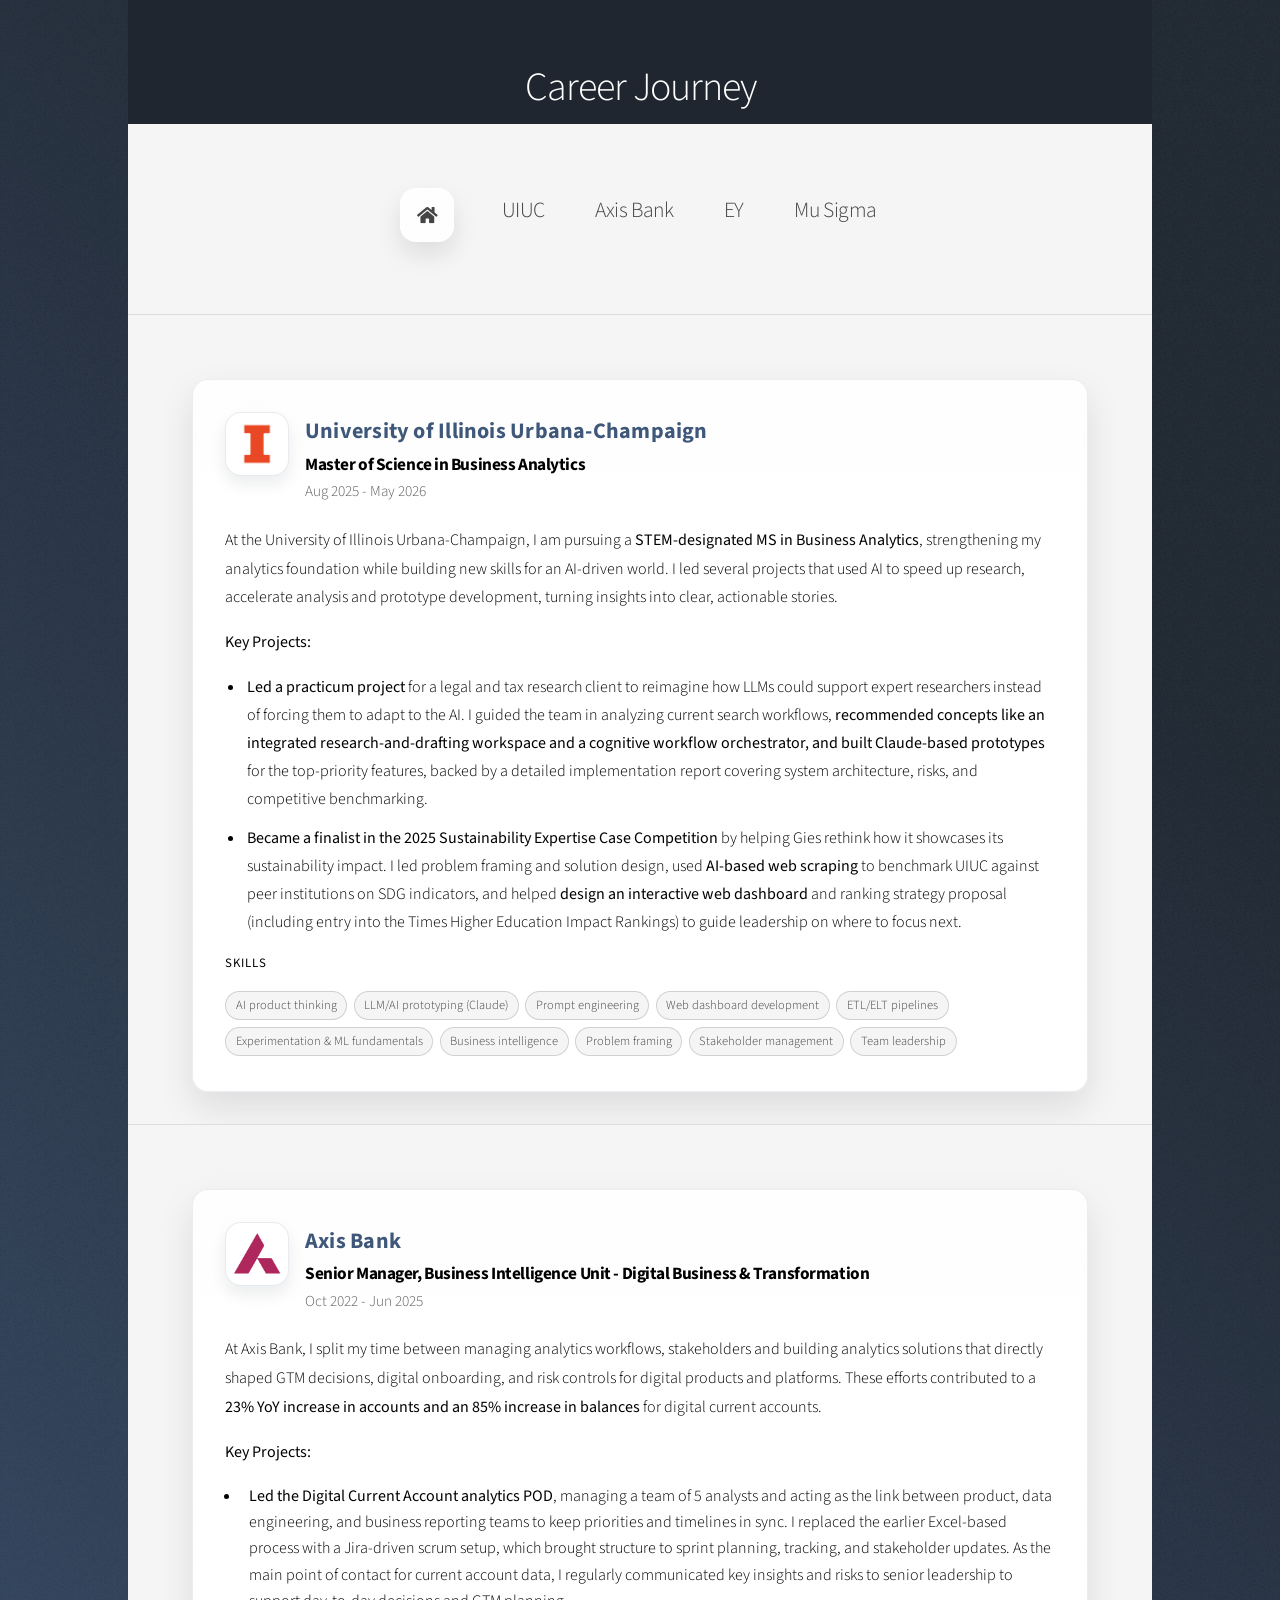
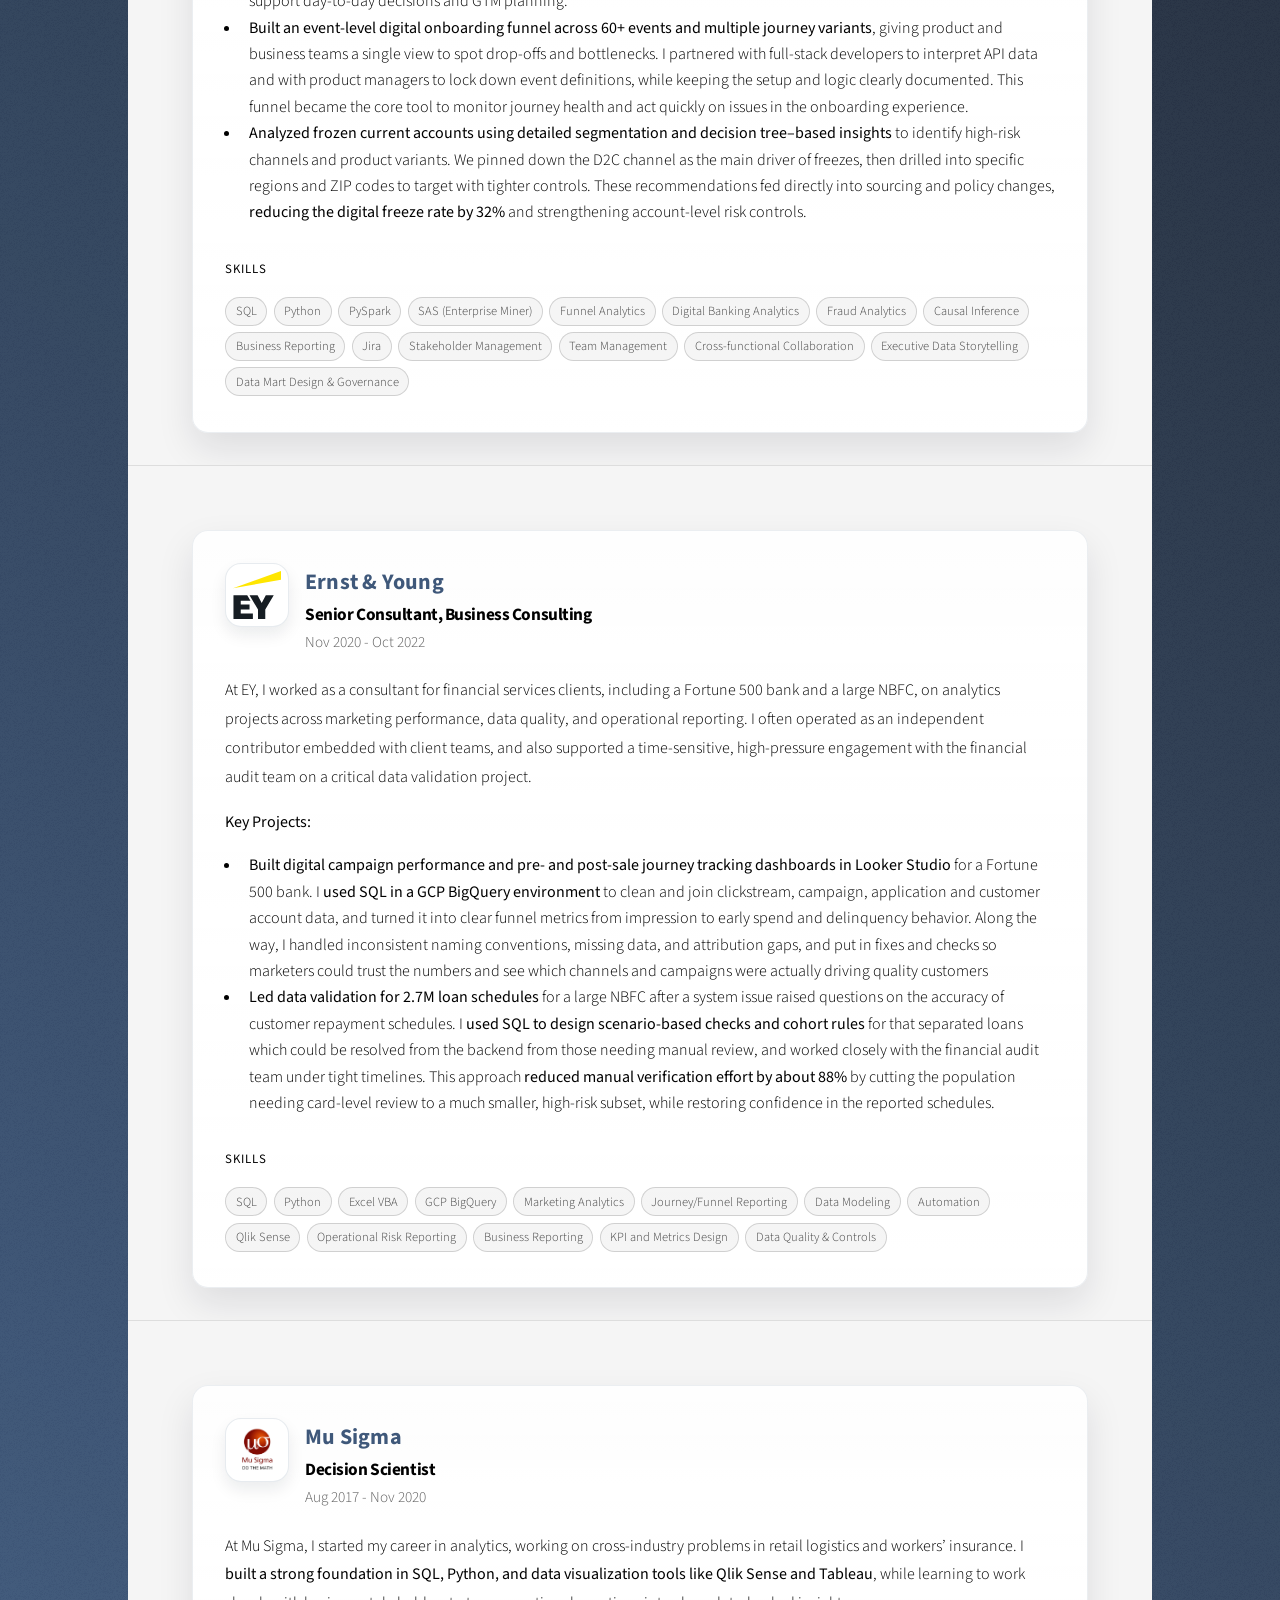
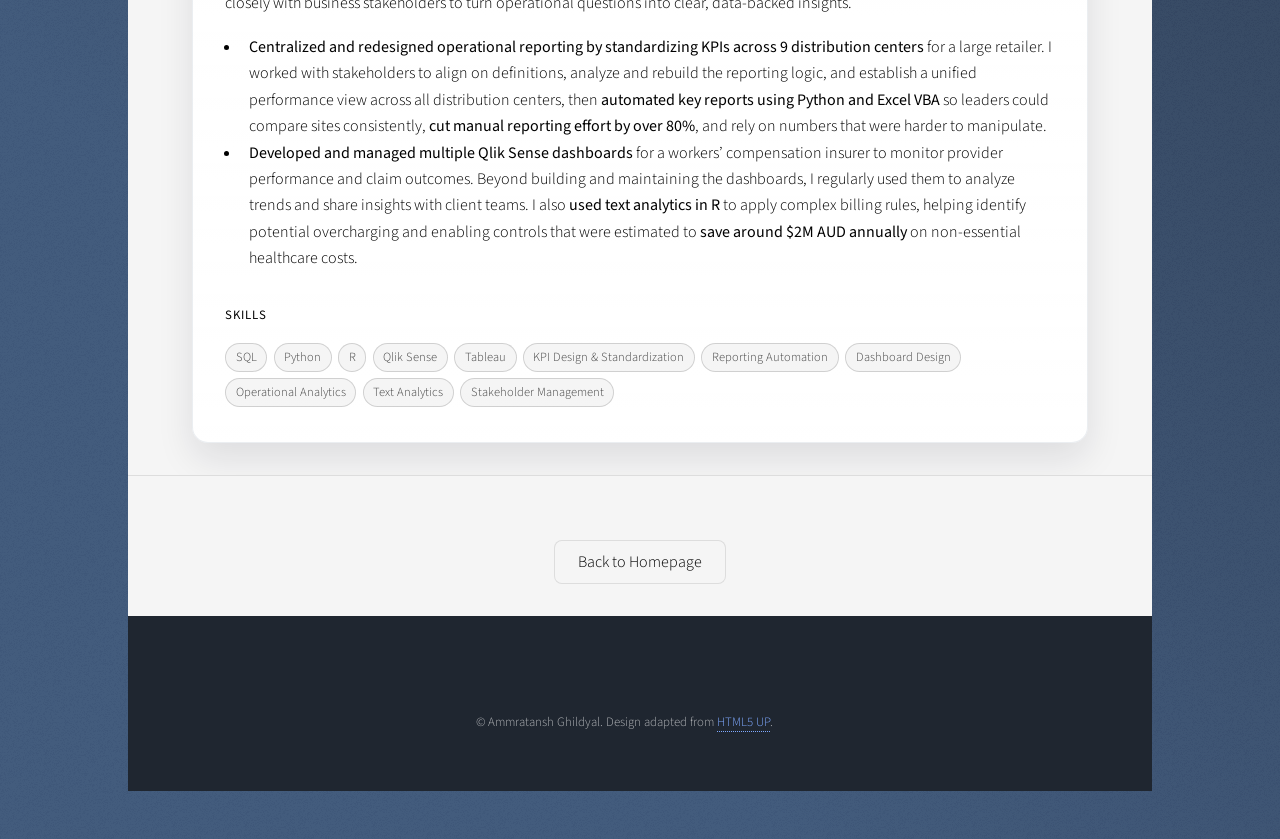
==== commit 45100f2f: "Update career details and add Mu Sigma skills" ====
--- a/career-details.html
+++ b/career-details.html
@@ -312,7 +312,7 @@
 										<p class="career-detail-meta">Nov 2020 - Oct 2022</p>
 									</div>
 									                        </div>
-									<p>At EY, I worked as a consultant for <strong>financial services clients</strong>, including a Fortune 500 bank and a large NBFC, on analytics projects across marketing performance, data quality, and operational reporting. I often operated as an independent contributor embedded with client teams, and also supported a time-sensitive, high-pressure engagement with the financial audit team on a critical data validation project.</p>
+									<p>At EY, I worked as a consultant for financial services clients, including a Fortune 500 bank and a large NBFC, on analytics projects across marketing performance, data quality, and operational reporting. I often operated as an independent contributor embedded with client teams, and also supported a time-sensitive, high-pressure engagement with the financial audit team on a critical data validation project.</p>
 									<p class="key-Projects-label"><strong>Key Projects: </strong></p>
 									<ul class="career-detail-points">
 									<li><strong>Built digital campaign performance and pre- and post-sale journey tracking dashboards in Looker Studio</strong> for a Fortune 500 bank. I <Strong>used SQL in a GCP BigQuery environment</Strong> to clean and join clickstream, campaign, application and customer account data, and turned it into clear funnel metrics from impression to early spend and delinquency behavior. Along the way, I handled inconsistent naming conventions, missing data, and attribution gaps, and put in fixes and checks so marketers could trust the numbers and see which channels and campaigns were actually driving quality customers</li>
@@ -349,13 +349,24 @@
 										<p class="career-detail-meta">Aug 2017 - Nov 2020</p>
 									</div>
 								</div>
-								<p>Mu Sigma was where I built my foundation in decision science, working on complex operational and analytics problems for Fortune 500 clients across insurance and retail. It was an environment that emphasized disciplined problem solving, structured thinking, and the ability to learn quickly across domains.</p>
-								<p>This stage shaped the way I approach analytics even today: start with the decision context, understand the business process, and use data not just to explain what happened, but to guide what should happen next.</p>
+								<p>At Mu Sigma, I started my career in analytics, working on cross‑industry problems in retail logistics and workers’ insurance. I <strong>built a strong foundation in SQL, Python, and data visualization tools like Qlik Sense and Tableau</strong>, while learning to work closely with business stakeholders to turn operational questions into clear, data-backed insights.</p>
 								<ul class="career-detail-points">
-									<li>Decision science for Fortune 500 clients</li>
-									<li>Insurance and retail analytics exposure</li>
-									<li>Operational and business problem solving</li>
-									<li>Strong analytical fundamentals</li>
+									<li><strong>Centralized and redesigned operational reporting by standardizing KPIs across 9 distribution centers</strong> for a large retailer. I worked with stakeholders to align on definitions, analyze and rebuild the reporting logic, and establish a unified performance view across all distribution centers, then <strong>automated key reports using Python and Excel VBA</strong> so leaders could compare sites consistently, <strong>cut manual reporting effort by over 80%</strong>, and rely on numbers that were harder to manipulate.</li>
+									<li><strong>Developed and managed multiple Qlik Sense dashboards</strong> for a workers’ compensation insurer to monitor provider performance and claim outcomes. Beyond building and maintaining the dashboards, I regularly used them to analyze trends and share insights with client teams. I also <strong>used text analytics in R</strong> to apply complex billing rules, helping identify potential overcharging and enabling controls that were estimated to <strong>save around $2M AUD annually</strong> on non-essential healthcare costs.</li>
+								</ul>
+								<p class="key-skills-label"><strong>Skills</strong></p>
+								<ul class="key-skills-list">
+									<li>SQL</li>
+									<li>Python</li>
+									<li>R</li>
+									<li>Qlik Sense</li>
+									<li>Tableau</li>
+									<li>KPI Design &amp; Standardization</li>
+									<li>Reporting Automation</li>
+									<li>Dashboard Design</li>
+									<li>Operational Analytics</li>
+									<li>Text Analytics</li>
+									<li>Stakeholder Management</li>
 								</ul>
 							</div>
 						</section>
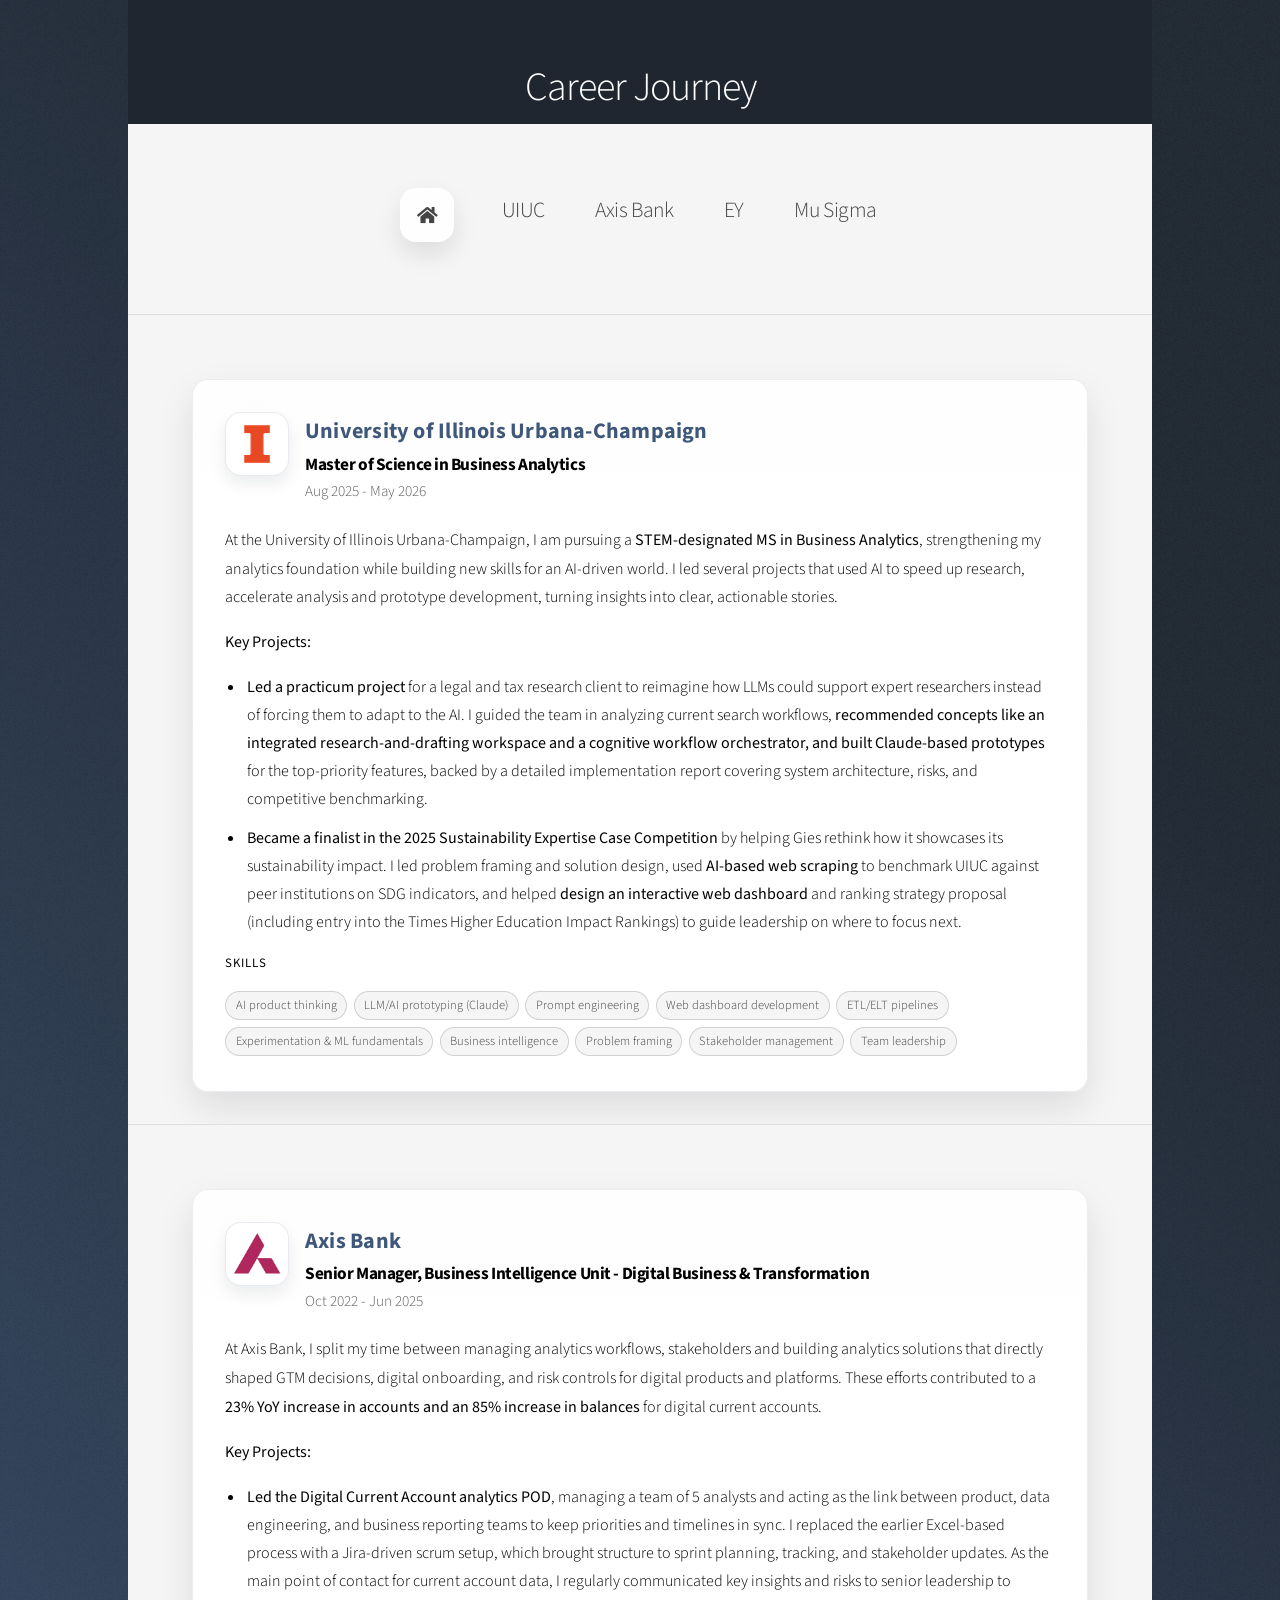
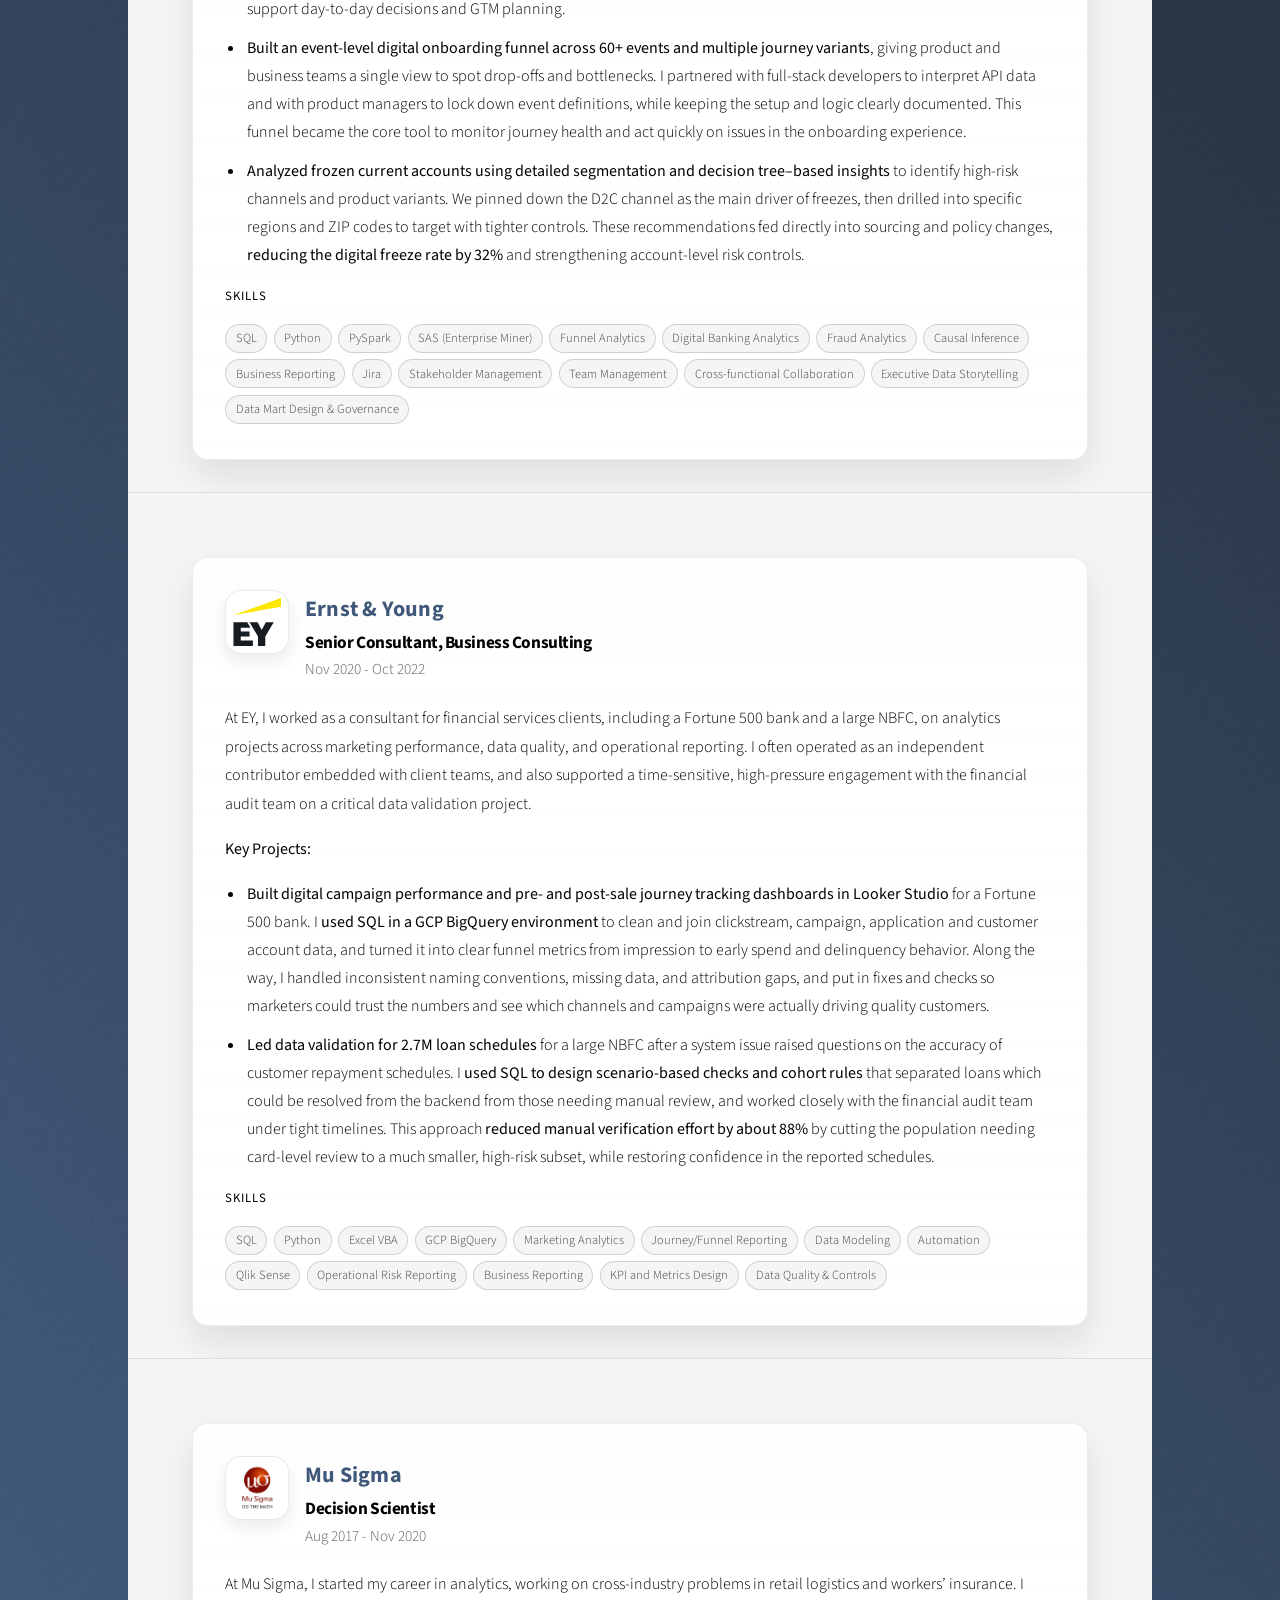
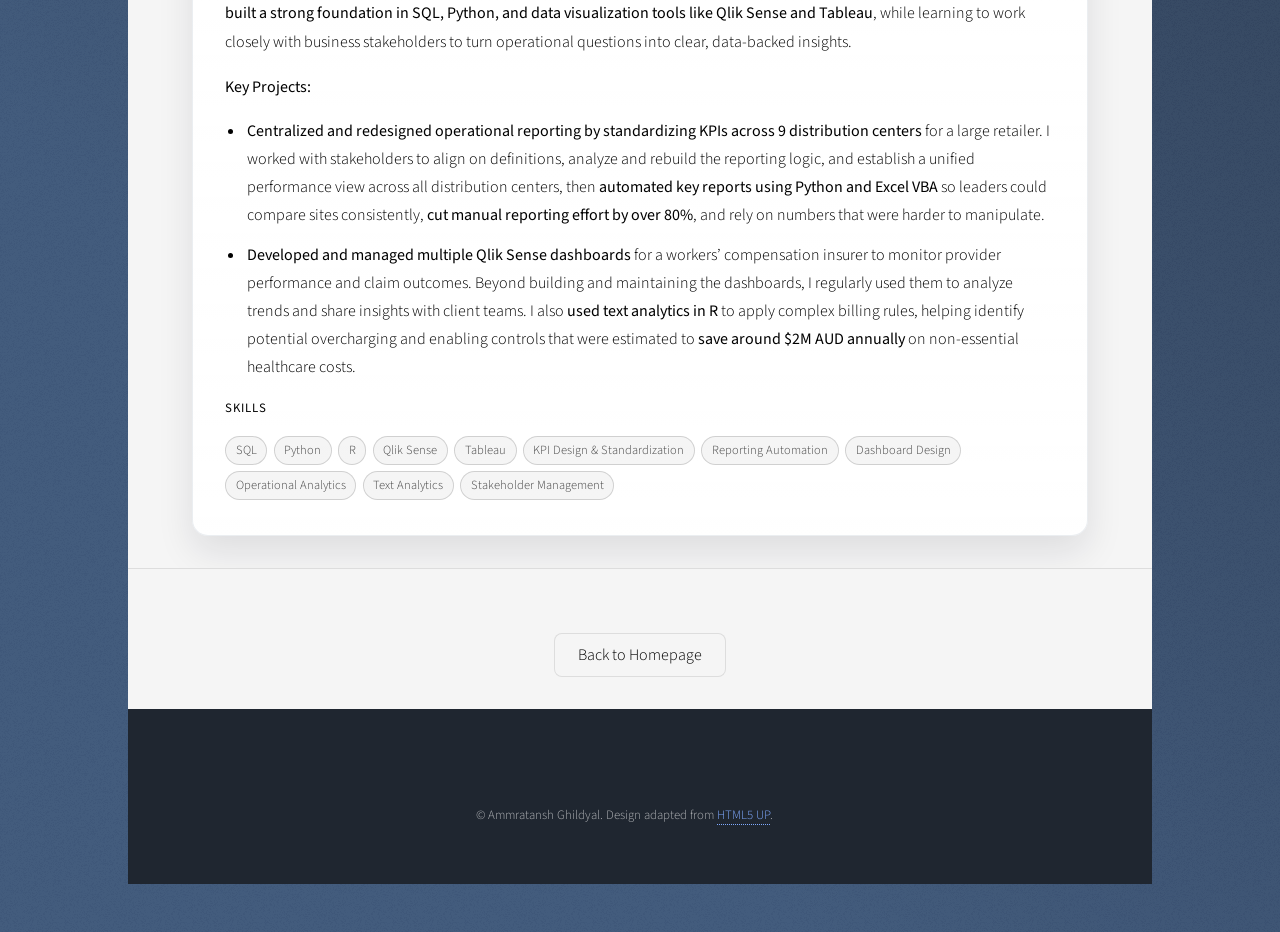
==== commit 3f1796ad: "Fix career-detail markup consistency and restructure skills grid career-details.html: - Fix 3 broken" ====
--- a/career-details.html
+++ b/career-details.html
@@ -239,7 +239,7 @@
 									</div>
 								</div>
 								<p>At the University of Illinois Urbana-Champaign, I am pursuing a <strong>STEM-designated MS in Business Analytics</strong>, strengthening my analytics foundation while building new skills for an AI-driven world. I led several projects that used AI to speed up research, accelerate analysis and prototype development, turning insights into clear, actionable stories.</p>
-								<p class="key-Projects-label"><strong>Key Projects: </strong></p>
+								<p class="key-projects-label"><strong>Key Projects: </strong></p>
 								<ul class="career-detail-list">
 									<li><strong>Led a practicum project</strong> for a legal and tax research client to reimagine how LLMs could support expert researchers instead of forcing them to adapt to the AI. I guided the team in analyzing current search workflows, <strong>recommended concepts like an integrated research-and-drafting workspace and a cognitive workflow orchestrator, and built Claude-based prototypes</strong> for the top-priority features, backed by a detailed implementation report covering system architecture, risks, and competitive benchmarking.</li>
 									<li><strong>Became a finalist in the 2025 Sustainability Expertise Case Competition</strong> by helping Gies rethink how it showcases its sustainability impact. I led problem framing and solution design, used <strong>AI-based web scraping</strong> to benchmark UIUC against peer institutions on SDG indicators, and helped <strong>design an interactive web dashboard</strong> and ranking strategy proposal (including entry into the Times Higher Education Impact Rankings) to guide leadership on where to focus next.</li>
@@ -273,8 +273,8 @@
 									</div>
 								</div>
 								<p>At Axis Bank, I split my time between managing analytics workflows, stakeholders and building analytics solutions that directly shaped GTM decisions, digital onboarding, and risk controls for digital products and platforms. These efforts contributed to a <strong>23% YoY increase in accounts and an 85% increase in balances</strong> for digital current accounts.</p>
-								<p class="key-Projects-label"><strong>Key Projects: </strong></p>
-								<ul class="career-detail-points">
+								<p class="key-projects-label"><strong>Key Projects: </strong></p>
+								<ul class="career-detail-list">
 									<li><strong>Led the Digital Current Account analytics POD</strong>, managing a team of 5 analysts and acting as the link between product, data engineering, and business reporting teams to keep priorities and timelines in sync. I replaced the earlier Excel-based process with a Jira-driven scrum setup, which brought structure to sprint planning, tracking, and stakeholder updates. As the main point of contact for current account data, I regularly communicated key insights and risks to senior leadership to support day-to-day decisions and GTM planning. </li>
 									<li><strong>Built an event-level digital onboarding funnel across 60+ events and multiple journey variants</strong>, giving product and business teams a single view to spot drop-offs and bottlenecks. I partnered with full-stack developers to interpret API data and with product managers to lock down event definitions, while keeping the setup and logic clearly documented. This funnel became the core tool to monitor journey health and act quickly on issues in the onboarding experience.</li>
 									<li><strong>Analyzed frozen current accounts using detailed segmentation and decision tree–based insights</strong> to identify high-risk channels and product variants. We pinned down the D2C channel as the main driver of freezes, then drilled into specific regions and ZIP codes to target with tighter controls. These recommendations fed directly into sourcing and policy changes, <strong>reducing the digital freeze rate by 32%</strong> and strengthening account-level risk controls.</li>
@@ -313,10 +313,10 @@
 									</div>
 									                        </div>
 									<p>At EY, I worked as a consultant for financial services clients, including a Fortune 500 bank and a large NBFC, on analytics projects across marketing performance, data quality, and operational reporting. I often operated as an independent contributor embedded with client teams, and also supported a time-sensitive, high-pressure engagement with the financial audit team on a critical data validation project.</p>
-									<p class="key-Projects-label"><strong>Key Projects: </strong></p>
-									<ul class="career-detail-points">
-									<li><strong>Built digital campaign performance and pre- and post-sale journey tracking dashboards in Looker Studio</strong> for a Fortune 500 bank. I <Strong>used SQL in a GCP BigQuery environment</Strong> to clean and join clickstream, campaign, application and customer account data, and turned it into clear funnel metrics from impression to early spend and delinquency behavior. Along the way, I handled inconsistent naming conventions, missing data, and attribution gaps, and put in fixes and checks so marketers could trust the numbers and see which channels and campaigns were actually driving quality customers</li>
-									<li><strong>Led data validation for 2.7M loan schedules</strong> for a large NBFC after a system issue raised questions on the accuracy of customer repayment schedules. I <strong>used SQL to design scenario-based checks and cohort rules</strong> for that separated loans which could be resolved from the backend from those needing manual review, and worked closely with the financial audit team under tight timelines. This approach <strong>reduced manual verification effort by about 88%</strong> by cutting the population needing card-level review to a much smaller, high-risk subset, while restoring confidence in the reported schedules.</li>
+									<p class="key-projects-label"><strong>Key Projects: </strong></p>
+									<ul class="career-detail-list">
+									<li><strong>Built digital campaign performance and pre- and post-sale journey tracking dashboards in Looker Studio</strong> for a Fortune 500 bank. I <strong>used SQL in a GCP BigQuery environment</strong> to clean and join clickstream, campaign, application and customer account data, and turned it into clear funnel metrics from impression to early spend and delinquency behavior. Along the way, I handled inconsistent naming conventions, missing data, and attribution gaps, and put in fixes and checks so marketers could trust the numbers and see which channels and campaigns were actually driving quality customers.</li>
+									<li><strong>Led data validation for 2.7M loan schedules</strong> for a large NBFC after a system issue raised questions on the accuracy of customer repayment schedules. I <strong>used SQL to design scenario-based checks and cohort rules</strong> that separated loans which could be resolved from the backend from those needing manual review, and worked closely with the financial audit team under tight timelines. This approach <strong>reduced manual verification effort by about 88%</strong> by cutting the population needing card-level review to a much smaller, high-risk subset, while restoring confidence in the reported schedules.</li>
 								</ul>
 								<p class="key-skills-label"><strong>Skills</strong></p>
 								<ul class="key-skills-list">
@@ -350,7 +350,8 @@
 									</div>
 								</div>
 								<p>At Mu Sigma, I started my career in analytics, working on cross‑industry problems in retail logistics and workers’ insurance. I <strong>built a strong foundation in SQL, Python, and data visualization tools like Qlik Sense and Tableau</strong>, while learning to work closely with business stakeholders to turn operational questions into clear, data-backed insights.</p>
-								<ul class="career-detail-points">
+								<p class="key-projects-label"><strong>Key Projects: </strong></p>
+								<ul class="career-detail-list">
 									<li><strong>Centralized and redesigned operational reporting by standardizing KPIs across 9 distribution centers</strong> for a large retailer. I worked with stakeholders to align on definitions, analyze and rebuild the reporting logic, and establish a unified performance view across all distribution centers, then <strong>automated key reports using Python and Excel VBA</strong> so leaders could compare sites consistently, <strong>cut manual reporting effort by over 80%</strong>, and rely on numbers that were harder to manipulate.</li>
 									<li><strong>Developed and managed multiple Qlik Sense dashboards</strong> for a workers’ compensation insurer to monitor provider performance and claim outcomes. Beyond building and maintaining the dashboards, I regularly used them to analyze trends and share insights with client teams. I also <strong>used text analytics in R</strong> to apply complex billing rules, helping identify potential overcharging and enabling controls that were estimated to <strong>save around $2M AUD annually</strong> on non-essential healthcare costs.</li>
 								</ul>
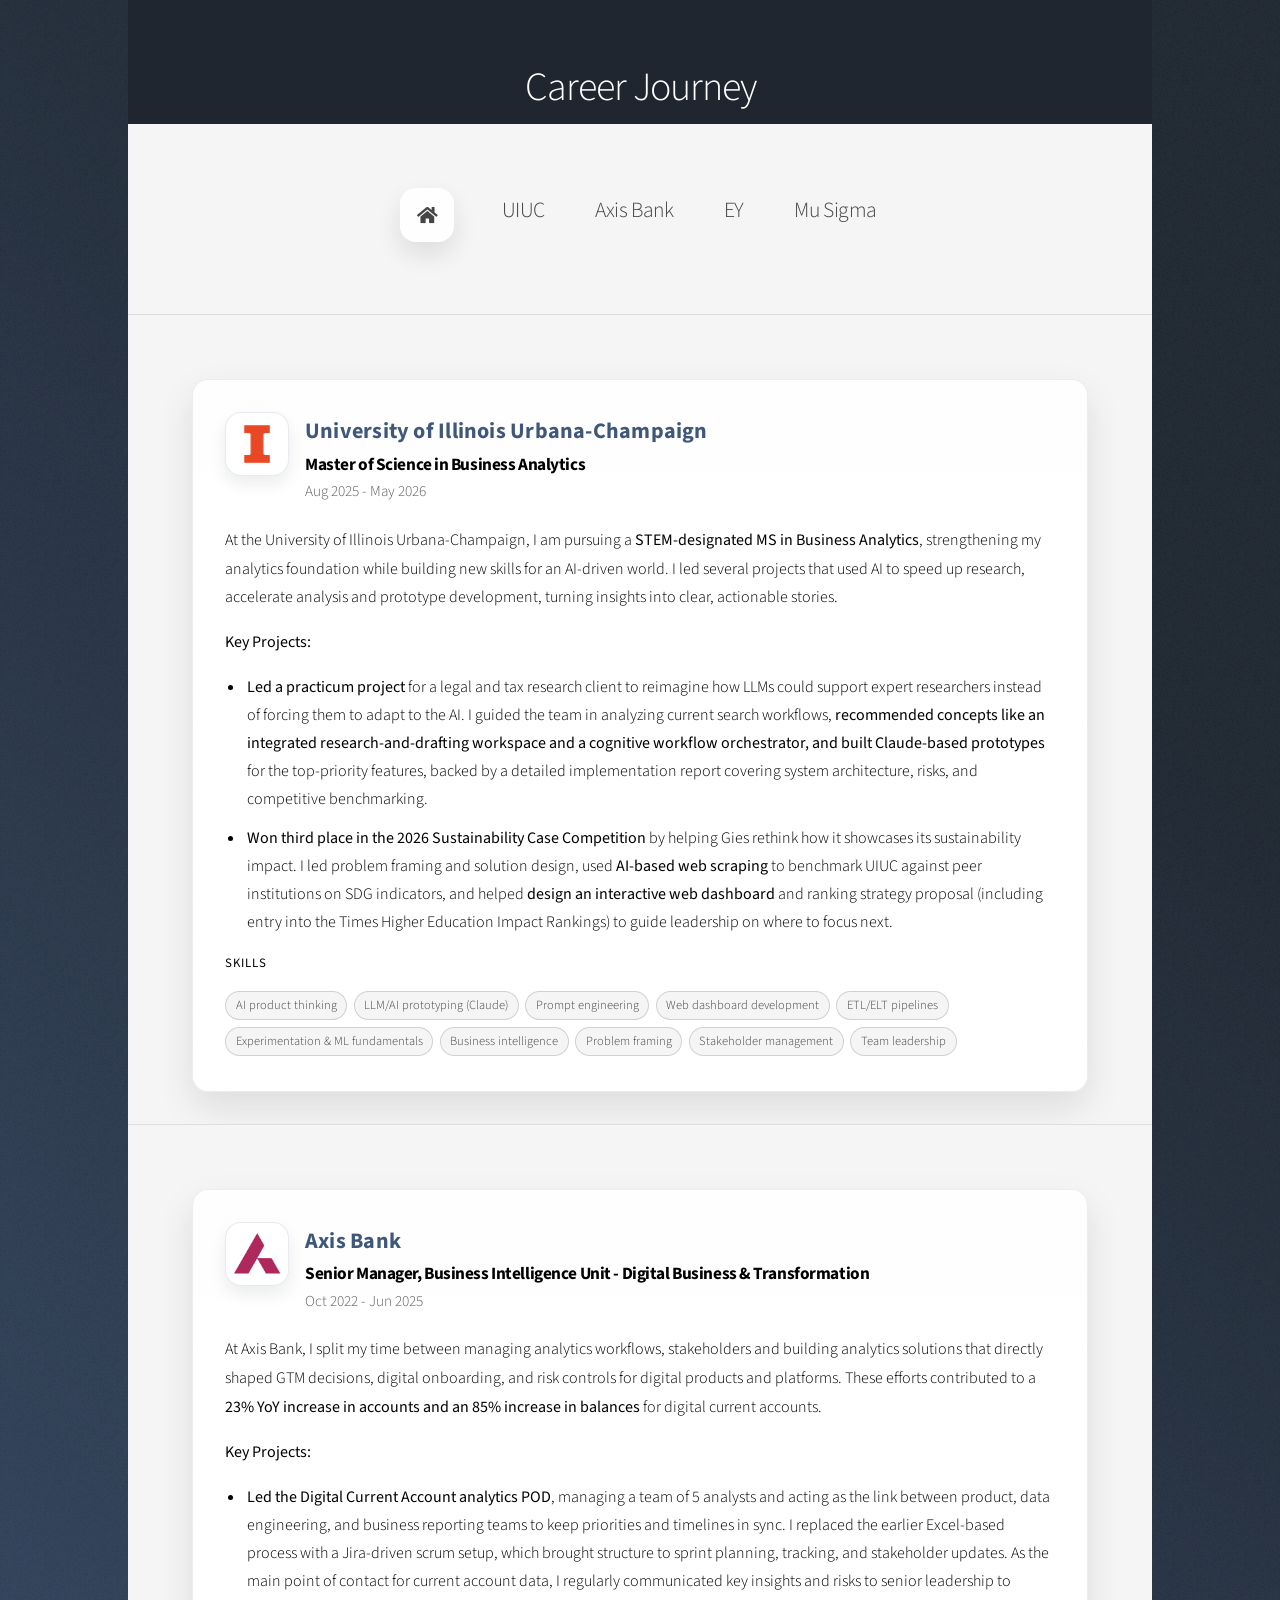
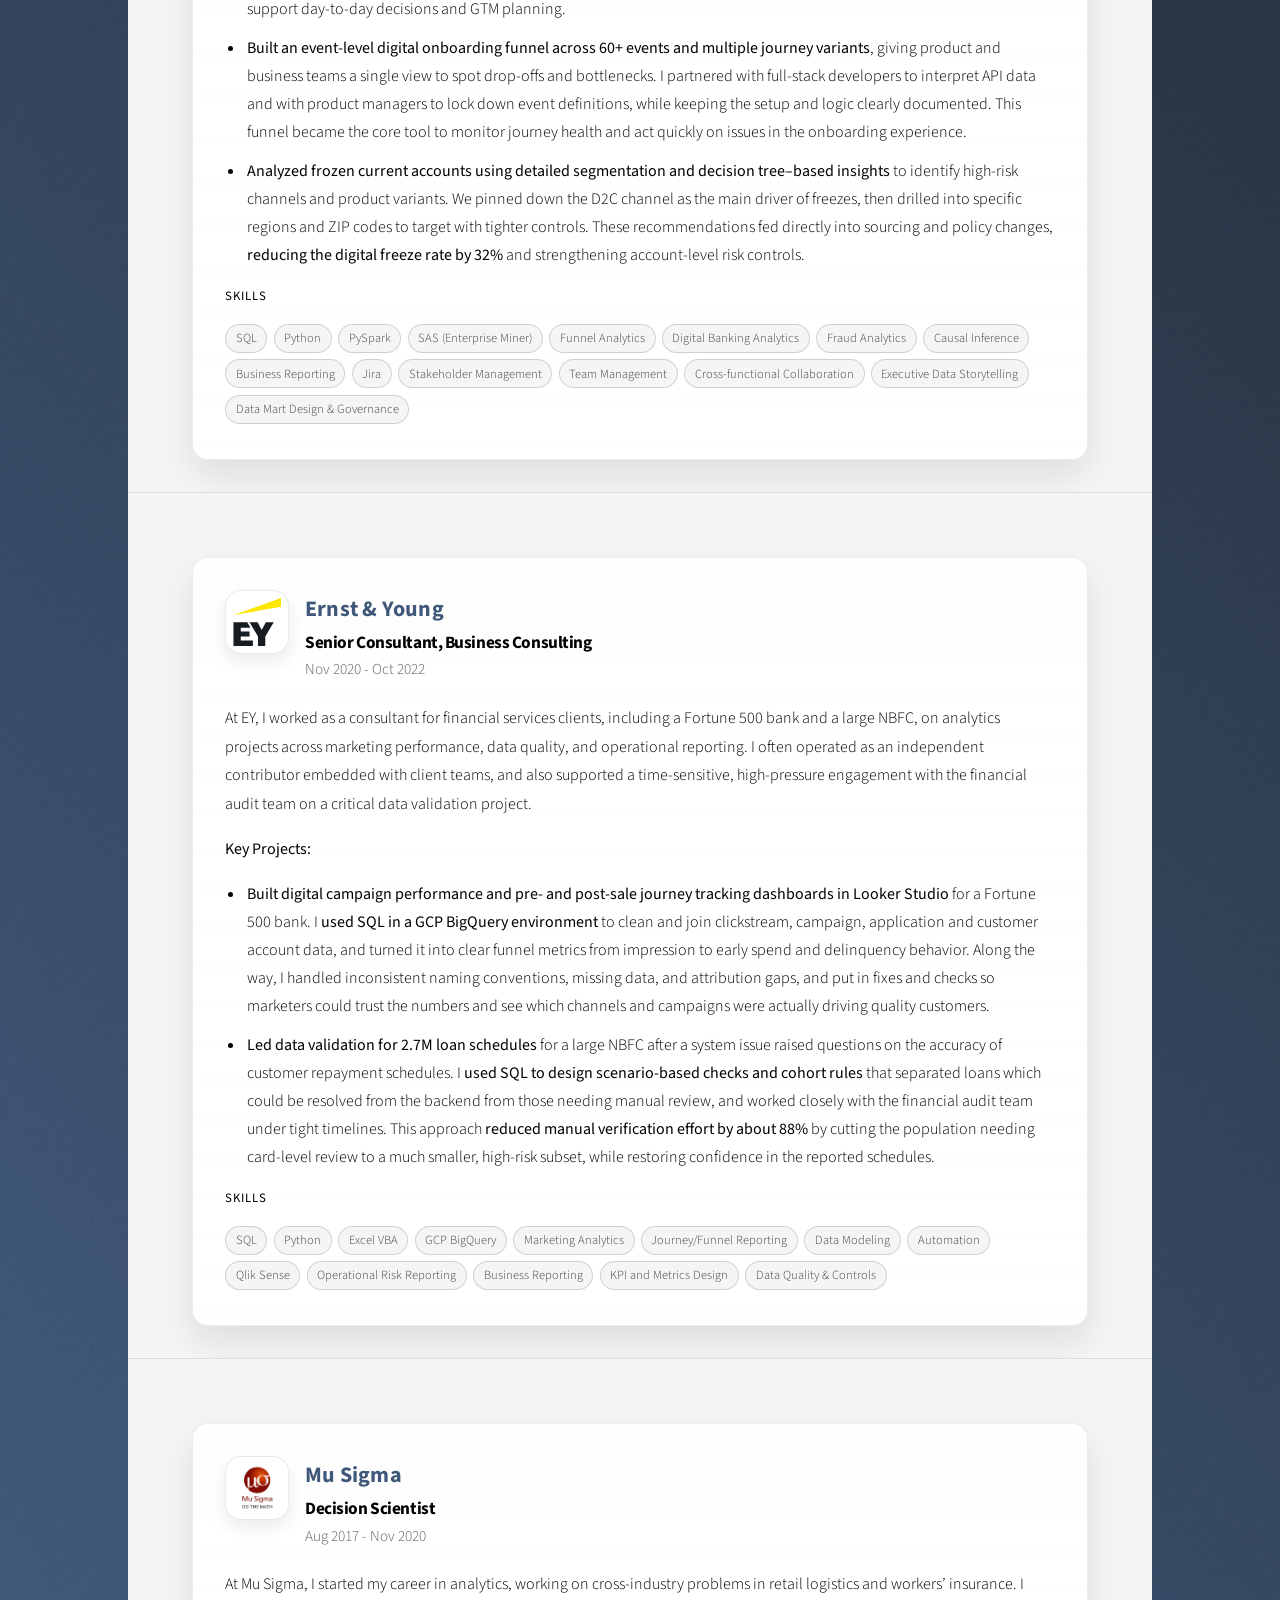
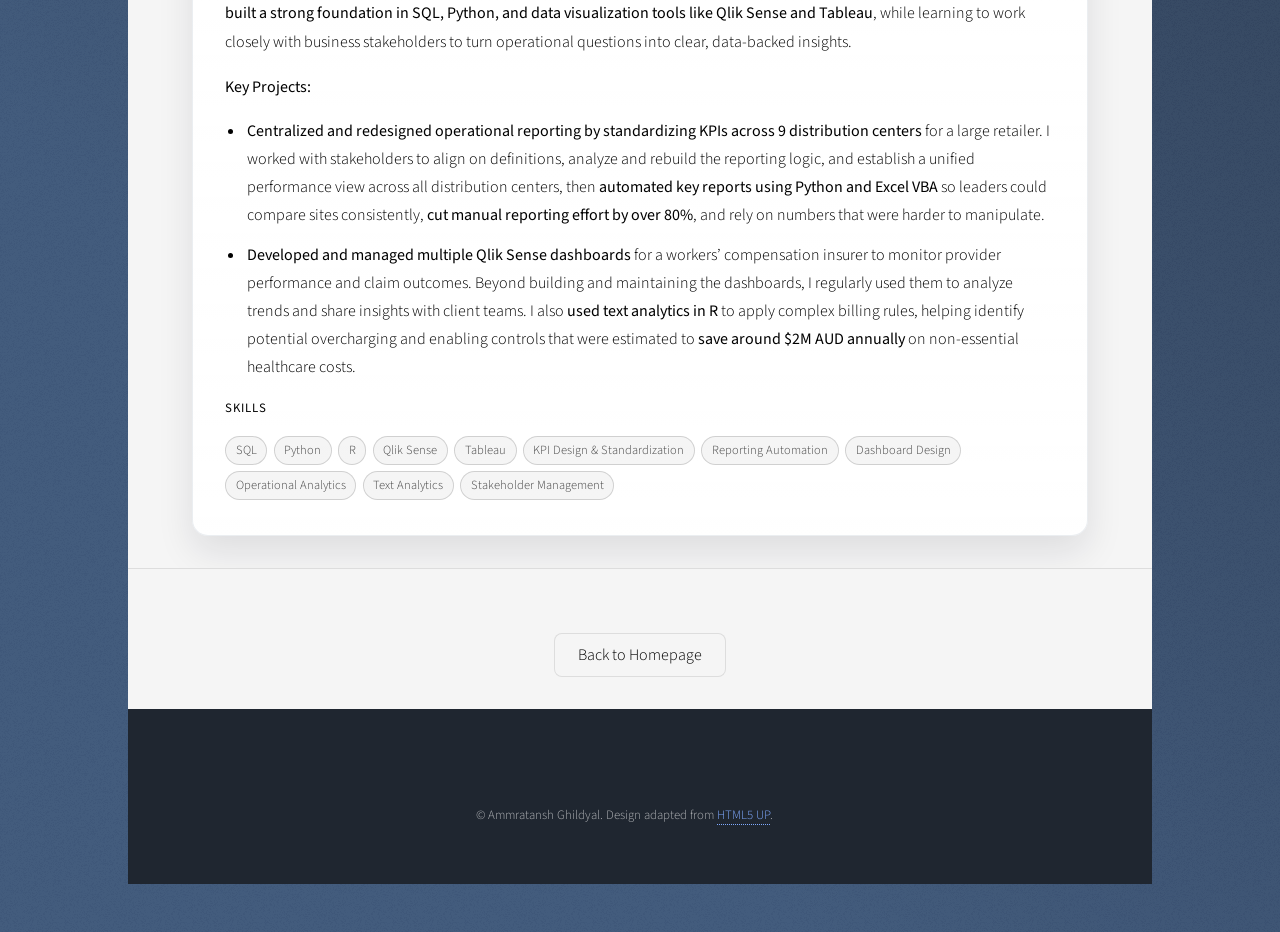
==== commit e39c9233: "Add Recognition section and fix career-details SEO/accuracy index.html: - Add Recognition strip (hor" ====
--- a/career-details.html
+++ b/career-details.html
@@ -4,7 +4,7 @@
 	html5up.net | @ajlkn
 	Free for personal and commercial use under the CCA 3.0 license (html5up.net/license)
 -->
-<html>
+<html lang="en">
 	<head>
 		<!-- Google tag (gtag.js) -->
 		<script async src="https://www.googletagmanager.com/gtag/js?id=G-5G189T6WT8"></script>
@@ -17,7 +17,21 @@
 		</script>
 		<title>Career Journey Details - Ammratansh Ghildyal</title>
 		<meta charset="utf-8" />
-		<meta name="viewport" content="width=device-width, initial-scale=1, user-scalable=no" />
+		<meta name="viewport" content="width=device-width, initial-scale=1" />
+		<meta name="description" content="Career journey of Ammratansh Ghildyal - roles, key projects, and skills across Axis Bank, EY, Mu Sigma, and UIUC." />
+		<!-- Open Graph / link previews -->
+		<meta property="og:title" content="Career Journey Details - Ammratansh Ghildyal" />
+		<meta property="og:description" content="Roles, key projects, and skills across Axis Bank, EY, Mu Sigma, and UIUC." />
+		<meta property="og:image" content="https://aghil-hub.github.io/AmmratanshGhildyal.github.io/images/og-card.png" />
+		<meta property="og:image:width" content="1200" />
+		<meta property="og:image:height" content="630" />
+		<meta property="og:url" content="https://aghil-hub.github.io/AmmratanshGhildyal.github.io/career-details.html" />
+		<meta property="og:type" content="profile" />
+		<meta name="twitter:card" content="summary_large_image" />
+		<meta name="theme-color" content="#2f4460" />
+		<link rel="canonical" href="https://aghil-hub.github.io/AmmratanshGhildyal.github.io/career-details.html" />
+		<link rel="icon" type="image/png" sizes="32x32" href="images/favicon-32.png" />
+		<link rel="apple-touch-icon" sizes="180x180" href="images/favicon-180.png" />
 		<link rel="stylesheet" href="assets/css/main.css" />
 		<noscript><link rel="stylesheet" href="assets/css/noscript.css" /></noscript>
 		<style>
@@ -242,7 +256,7 @@
 								<p class="key-projects-label"><strong>Key Projects: </strong></p>
 								<ul class="career-detail-list">
 									<li><strong>Led a practicum project</strong> for a legal and tax research client to reimagine how LLMs could support expert researchers instead of forcing them to adapt to the AI. I guided the team in analyzing current search workflows, <strong>recommended concepts like an integrated research-and-drafting workspace and a cognitive workflow orchestrator, and built Claude-based prototypes</strong> for the top-priority features, backed by a detailed implementation report covering system architecture, risks, and competitive benchmarking.</li>
-									<li><strong>Became a finalist in the 2025 Sustainability Expertise Case Competition</strong> by helping Gies rethink how it showcases its sustainability impact. I led problem framing and solution design, used <strong>AI-based web scraping</strong> to benchmark UIUC against peer institutions on SDG indicators, and helped <strong>design an interactive web dashboard</strong> and ranking strategy proposal (including entry into the Times Higher Education Impact Rankings) to guide leadership on where to focus next.</li>
+									<li><strong>Won third place in the 2026 Sustainability Case Competition</strong> by helping Gies rethink how it showcases its sustainability impact. I led problem framing and solution design, used <strong>AI-based web scraping</strong> to benchmark UIUC against peer institutions on SDG indicators, and helped <strong>design an interactive web dashboard</strong> and ranking strategy proposal (including entry into the Times Higher Education Impact Rankings) to guide leadership on where to focus next.</li>
 								</ul>
 								                                <p class="key-skills-label"><strong>Skills</strong></p>
                                 <ul class="key-skills-list">
